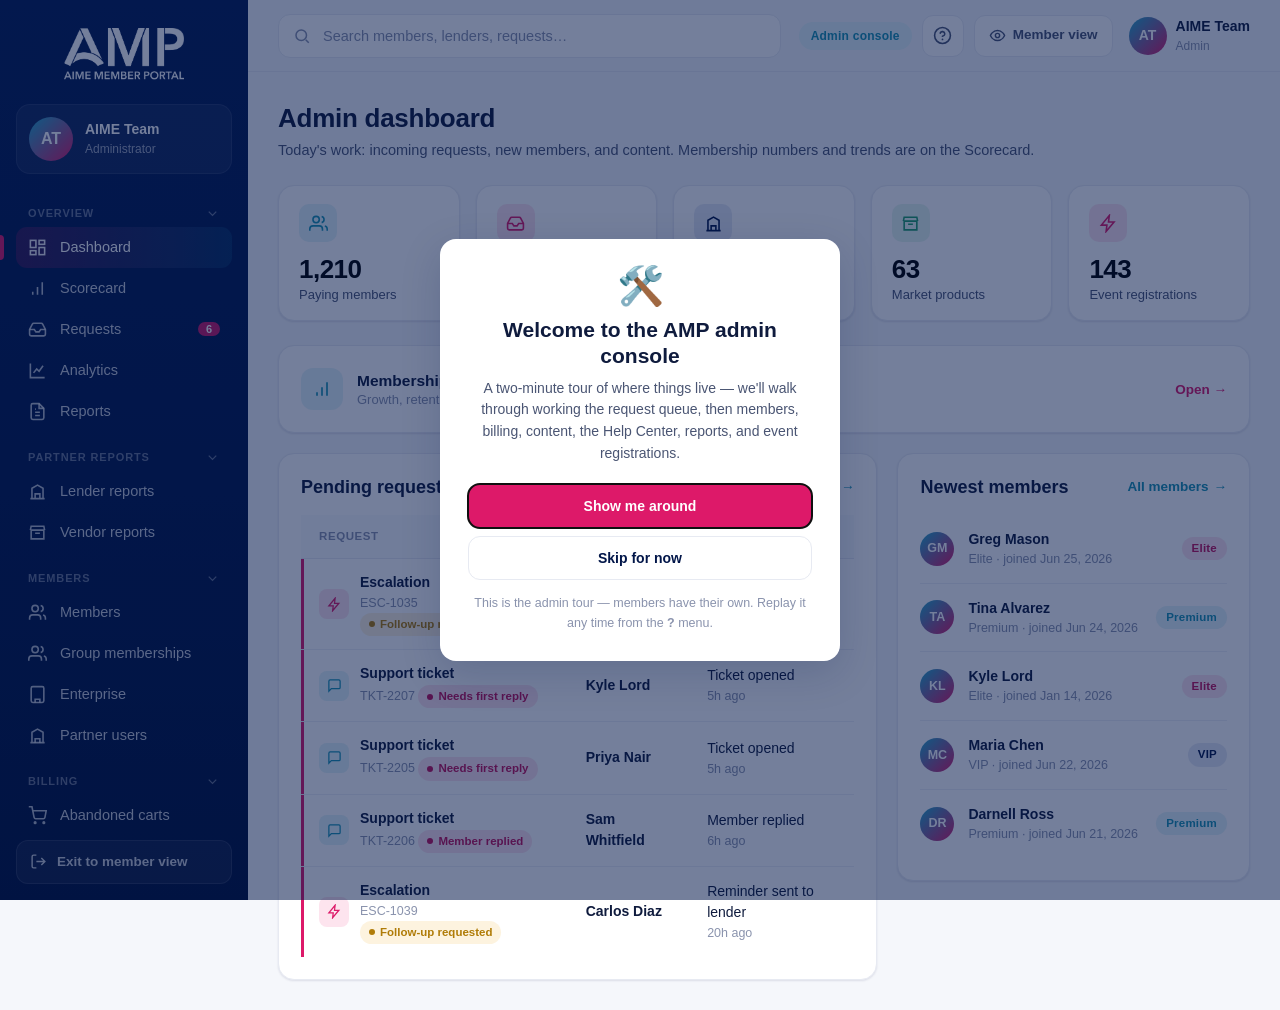
==== admin.html @ 022188d4 "Fill prototype with the live portal's real content from Supabase Lenders, Market products, a slice o" ====
<!DOCTYPE html>
<html lang="en">
<head>
<meta charset="UTF-8">
<meta name="viewport" content="width=device-width, initial-scale=1.0">
<title>AMP Admin — AIME Member Portal</title>
<link rel="stylesheet" href="styles.css">
<link rel="stylesheet" href="admin.css">
<link rel="stylesheet" href="requests.css">
<link rel="stylesheet" href="help.css">
<link rel="stylesheet" href="subscriptions.css">
<link rel="stylesheet" href="event-registration.css">
<link rel="stylesheet" href="content.css">
</head>
<body>
<div class="app">

  <!-- ===================== SIDEBAR ===================== -->
  <aside class="sidebar" id="sidebar">
    <div class="brand">
      <img src="assets/AMP-Logo.png" alt="AMP — AIME Member Portal">
    </div>

    <div class="profile-card">
      <div class="avatar">AT</div>
      <div>
        <div class="pname">AIME Team</div>
        <div class="prole">Administrator</div>
      </div>
    </div>

    <nav class="nav">
      <div class="nav-label">Overview</div>
      <button class="nav-item active" data-nav="dashboard">
        <svg viewBox="0 0 24 24" fill="none" stroke="currentColor" stroke-width="2"><rect x="3" y="3" width="7" height="9"/><rect x="14" y="3" width="7" height="5"/><rect x="14" y="12" width="7" height="9"/><rect x="3" y="16" width="7" height="5"/></svg>
        Dashboard
      </button>
      <button class="nav-item" data-nav="requests">
        <svg viewBox="0 0 24 24" fill="none" stroke="currentColor" stroke-width="2"><path d="M22 12h-6l-2 3h-4l-2-3H2"/><path d="M5.5 5.1L2 12v6a2 2 0 002 2h16a2 2 0 002-2v-6l-3.5-6.9A2 2 0 0016.8 4H7.2a2 2 0 00-1.7 1.1z"/></svg>
        Requests <span class="nav-count" id="nav-req-count">0</span>
      </button>
      <button class="nav-item" data-nav="analytics">
        <svg viewBox="0 0 24 24" fill="none" stroke="currentColor" stroke-width="2"><path d="M3 3v18h18"/><path d="M7 15l4-5 3 3 5-7"/></svg>
        Analytics
      </button>
      <button class="nav-item" data-nav="reports">
        <svg viewBox="0 0 24 24" fill="none" stroke="currentColor" stroke-width="2"><path d="M14 2H6a2 2 0 00-2 2v16a2 2 0 002 2h12a2 2 0 002-2V8z"/><path d="M14 2v6h6M9 13h6M9 17h6M9 9h1"/></svg>
        Reports
      </button>

      <div class="nav-label">Members</div>
      <button class="nav-item" data-nav="members">
        <svg viewBox="0 0 24 24" fill="none" stroke="currentColor" stroke-width="2"><path d="M16 21v-2a4 4 0 00-4-4H6a4 4 0 00-4 4v2M9 11a4 4 0 100-8 4 4 0 000 8zM22 21v-2a4 4 0 00-3-3.9M16 3.1a4 4 0 010 7.8"/></svg>
        Members
      </button>
      <button class="nav-item" data-nav="groups">
        <svg viewBox="0 0 24 24" fill="none" stroke="currentColor" stroke-width="2"><path d="M17 21v-2a4 4 0 00-4-4H5a4 4 0 00-4 4v2"/><circle cx="9" cy="7" r="4"/><path d="M23 21v-2a4 4 0 00-3-3.87M16 3.13a4 4 0 010 7.75"/></svg>
        Group memberships
      </button>
      <button class="nav-item" data-nav="enterprise">
        <svg viewBox="0 0 24 24" fill="none" stroke="currentColor" stroke-width="2"><rect x="4" y="2" width="16" height="20" rx="2"/><path d="M9 22v-4h6v4M8 6h.01M16 6h.01M12 6h.01M8 10h.01M16 10h.01M12 10h.01M8 14h.01M16 14h.01M12 14h.01"/></svg>
        Enterprise
      </button>
      <button class="nav-item" data-nav="partners">
        <svg viewBox="0 0 24 24" fill="none" stroke="currentColor" stroke-width="2"><path d="M3 21h18M5 21V8l7-4 7 4v13"/><path d="M9 21v-5h6v5"/></svg>
        Partner users
      </button>

      <div class="nav-label">Billing</div>
      <button class="nav-item" data-nav="abandoned">
        <svg viewBox="0 0 24 24" fill="none" stroke="currentColor" stroke-width="2"><circle cx="9" cy="21" r="1"/><circle cx="20" cy="21" r="1"/><path d="M1 1h4l2.7 13.4a2 2 0 002 1.6h9.7a2 2 0 002-1.6L23 6H6"/></svg>
        Abandoned carts
      </button>
      <button class="nav-item" data-nav="coupons">
        <svg viewBox="0 0 24 24" fill="none" stroke="currentColor" stroke-width="2"><path d="M3 8a2 2 0 002-2V4h14v2a2 2 0 000 4v2a2 2 0 000 4v2H5v-2a2 2 0 00-2-2V8z"/><path d="M15 9l-6 6"/><circle cx="9" cy="9" r="1.1" fill="currentColor" stroke="none"/><circle cx="15" cy="15" r="1.1" fill="currentColor" stroke="none"/></svg>
        Coupons
      </button>

      <div class="nav-label">Communications</div>
      <button class="nav-item" data-nav="notifications">
        <svg viewBox="0 0 24 24" fill="none" stroke="currentColor" stroke-width="2"><path d="M18 8a6 6 0 00-12 0c0 7-3 9-3 9h18s-3-2-3-9M13.7 21a2 2 0 01-3.4 0"/></svg>
        Notifications
      </button>
      <button class="nav-item" data-nav="emails">
        <svg viewBox="0 0 24 24" fill="none" stroke="currentColor" stroke-width="2"><rect x="2" y="4" width="20" height="16" rx="2"/><path d="M22 6l-10 7L2 6"/></svg>
        Email history
      </button>
      <button class="nav-item" data-nav="referrals">
        <svg viewBox="0 0 24 24" fill="none" stroke="currentColor" stroke-width="2"><path d="M22 2L11 13M22 2l-7 20-4-9-9-4z"/></svg>
        Loan referrals
      </button>

      <div class="nav-label">Content</div>
      <button class="nav-item" data-nav="featured">
        <svg viewBox="0 0 24 24" fill="none" stroke="currentColor" stroke-width="2"><path d="M12 2l3 6.3 6.9 1-5 4.9 1.2 6.8L12 17.8 5.9 21l1.2-6.8-5-4.9 6.9-1z"/></svg>
        Featured
      </button>
      <button class="nav-item" data-nav="lenders">
        <svg viewBox="0 0 24 24" fill="none" stroke="currentColor" stroke-width="2"><path d="M3 21h18M5 21V8l7-4 7 4v13M9 21v-6h6v6"/></svg>
        Lenders
      </button>
      <button class="nav-item" data-nav="market">
        <svg viewBox="0 0 24 24" fill="none" stroke="currentColor" stroke-width="2"><path d="M3 9l1-5h16l1 5M4 9v11h16V9M4 9h16M9 13h6"/></svg>
        Market
      </button>
      <button class="nav-item" data-nav="resources">
        <svg viewBox="0 0 24 24" fill="none" stroke="currentColor" stroke-width="2"><path d="M4 19V5a2 2 0 012-2h12v18H6a2 2 0 01-2-2zM4 19a2 2 0 012-2h12"/></svg>
        The Vault
      </button>
      <button class="nav-item" data-nav="events">
        <svg viewBox="0 0 24 24" fill="none" stroke="currentColor" stroke-width="2"><rect x="3" y="4" width="18" height="18" rx="2"/><path d="M3 9h18M8 2v4M16 2v4"/></svg>
        Events
      </button>
      <button class="nav-item" data-nav="hubs">
        <svg viewBox="0 0 24 24" fill="none" stroke="currentColor" stroke-width="2"><rect x="3" y="3" width="7" height="7" rx="1"/><rect x="14" y="3" width="7" height="7" rx="1"/><rect x="3" y="14" width="7" height="7" rx="1"/><rect x="14" y="14" width="7" height="7" rx="1"/></svg>
        Hubs
      </button>
      <button class="nav-item" data-nav="documents">
        <svg viewBox="0 0 24 24" fill="none" stroke="currentColor" stroke-width="2"><path d="M14 2H6a2 2 0 00-2 2v16a2 2 0 002 2h12a2 2 0 002-2V8z"/><path d="M14 2v6h6M9 13h6M9 17h6"/></svg>
        Documents
      </button>
      <button class="nav-item" data-nav="taxonomy">
        <svg viewBox="0 0 24 24" fill="none" stroke="currentColor" stroke-width="2"><path d="M20.6 13.4l-7.2 7.2a2 2 0 01-2.8 0l-6.2-6.2A2 2 0 014 13V6a2 2 0 012-2h7a2 2 0 011.4.6l6.2 6.2a2 2 0 010 2.6z"/><circle cx="8.5" cy="8.5" r="1.5"/></svg>
        Categories &amp; tags
      </button>
      <button class="nav-item" data-nav="help">
        <svg viewBox="0 0 24 24" fill="none" stroke="currentColor" stroke-width="2"><circle cx="12" cy="12" r="10"/><path d="M9.1 9a3 3 0 015.8 1c0 2-3 3-3 3" stroke-linecap="round"/><circle cx="12" cy="17" r="1.1" fill="currentColor" stroke="none"/></svg>
        Help Center
      </button>

      <div class="nav-label">Access</div>
      <button class="nav-item" data-nav="team">
        <svg viewBox="0 0 24 24" fill="none" stroke="currentColor" stroke-width="2"><circle cx="9" cy="7" r="4"/><path d="M16 21v-2a4 4 0 00-4-4H6a4 4 0 00-4 4v2M16 11l2 2 4-4"/></svg>
        Team access
      </button>
      <button class="nav-item" data-nav="activity">
        <svg viewBox="0 0 24 24" fill="none" stroke="currentColor" stroke-width="2"><circle cx="12" cy="12" r="10"/><path d="M12 6v6l4 2"/></svg>
        Activity log
      </button>

    </nav>

    <div class="sidebar-foot">
      <a class="exit-link" href="index.html">
        <svg viewBox="0 0 24 24" fill="none" stroke="currentColor" stroke-width="2"><path d="M9 21H5a2 2 0 01-2-2V5a2 2 0 012-2h4M16 17l5-5-5-5M21 12H9"/></svg>
        Exit to member view
      </a>
    </div>
  </aside>

  <!-- ===================== MAIN ===================== -->
  <div class="main">
    <header class="topbar">
      <button class="icon-btn menu-btn" title="Menu" data-action="menu">
        <svg viewBox="0 0 24 24" fill="none" stroke="currentColor" stroke-width="2"><path d="M3 6h18M3 12h18M3 18h18"/></svg>
      </button>
      <div class="search">
        <svg viewBox="0 0 24 24" fill="none" stroke="currentColor" stroke-width="2"><circle cx="11" cy="11" r="7"/><path d="M21 21l-4-4"/></svg>
        <input type="text" placeholder="Search members, lenders, requests…">
      </div>
      <div class="topbar-right">
        <span class="badge badge-cyan" style="height:28px;padding:0 12px;font-size:12px">Admin console</span>
        <div class="help-wrap">
          <button class="icon-btn" id="help-btn" title="Help" aria-haspopup="true" aria-expanded="false"><svg viewBox="0 0 24 24" fill="none" stroke="currentColor" stroke-width="2"><circle cx="12" cy="12" r="10"/><path d="M9.1 9a3 3 0 015.8 1c0 2-3 3-3 3" stroke-linecap="round"/><circle cx="12" cy="17" r="1.1" fill="currentColor" stroke="none"/></svg></button>
          <div class="help-menu" id="help-menu" role="menu">
            <button role="menuitem" data-admin-tour-start><strong>Take the admin walkthrough</strong><span>A two-minute tour of the console</span></button>
            <button role="menuitem" data-nav="help"><strong>Manage Help Center articles</strong><span>The guides members see</span></button>
            <a role="menuitem" href="index.html#tour" target="_blank" rel="noopener"><strong>Preview the member walkthrough</strong><span>Opens the member portal in a new tab</span></a>
          </div>
        </div>
        <a class="btn-ghost-line" href="index.html" title="View member portal">
          <svg viewBox="0 0 24 24" fill="none" stroke="currentColor" stroke-width="2" style="width:17px;height:17px"><path d="M2 12s3-7 10-7 10 7 10 7-3 7-10 7-10-7-10-7z"/><circle cx="12" cy="12" r="3"/></svg>
          Member view
        </a>
        <div class="topbar-user">
          <div class="avatar">AT</div>
          <div><div class="u-name">AIME Team</div><div class="u-sub">Admin</div></div>
        </div>
      </div>
    </header>

    <main class="content" id="content">

      <!-- ============ DASHBOARD ============ -->
      <section class="view active" id="view-dashboard">
        <div class="page-head"><h1>Admin dashboard</h1><p>Today's work: incoming requests, new members, and content. Membership numbers and trends are on the Scorecard.</p></div>

        <div class="stat-row admin5">
          <button class="stat" data-nav="scorecard">
            <div class="s-ico i-cyan"><svg viewBox="0 0 24 24" fill="none" stroke="currentColor" stroke-width="2"><path d="M17 21v-2a4 4 0 00-4-4H5a4 4 0 00-4 4v2M9 11a4 4 0 100-8 4 4 0 000 8zM23 21v-2a4 4 0 00-3-3.87M16 3.13a4 4 0 010 7.75"/></svg></div>
            <div class="s-val">1,210</div><div class="s-lbl">Paying members</div>
          </button>
          <button class="stat" data-nav="requests">
            <div class="s-ico i-pink"><svg viewBox="0 0 24 24" fill="none" stroke="currentColor" stroke-width="2"><path d="M22 12h-6l-2 3h-4l-2-3H2"/><path d="M5.5 5.1L2 12v6a2 2 0 002 2h16a2 2 0 002-2v-6l-3.5-6.9A2 2 0 0016.8 4H7.2a2 2 0 00-1.7 1.1z"/></svg></div>
            <div class="s-val" id="dash-pending">0</div><div class="s-lbl">Pending requests</div>
          </button>
          <button class="stat" data-nav="lenders">
            <div class="s-ico i-navy"><svg viewBox="0 0 24 24" fill="none" stroke="currentColor" stroke-width="2"><path d="M3 21h18M5 21V8l7-4 7 4v13M9 21v-6h6v6"/></svg></div>
            <div class="s-val" id="dash-lenders">0</div><div class="s-lbl">Lender partners</div>
          </button>
          <button class="stat" data-nav="market">
            <div class="s-ico i-green"><svg viewBox="0 0 24 24" fill="none" stroke="currentColor" stroke-width="2"><path d="M3 9l1-5h16l1 5M4 9v11h16V9M4 9h16M9 13h6"/></svg></div>
            <div class="s-val" id="dash-vendors">0</div><div class="s-lbl">Market products</div>
          </button>
          <button class="stat" data-nav="registrations">
            <div class="s-ico i-pink"><svg viewBox="0 0 24 24" fill="none" stroke="currentColor" stroke-width="2"><path d="M13 2L3 14h7l-1 8 10-12h-7l1-8z"/></svg></div>
            <div class="s-val" id="dash-eventregs">0</div><div class="s-lbl">Event registrations</div>
          </button>
        </div>

        <button class="card card-pad dash-sc-link" data-nav="scorecard">
          <span class="dash-sc-ico"><svg viewBox="0 0 24 24" fill="none" stroke="currentColor" stroke-width="2"><path d="M12 20V10M18 20V4M6 20v-4"/></svg></span>
          <span class="dash-sc-main"><span class="dash-sc-t">Membership scorecard</span><span class="dash-sc-s">Growth, retention, dues, tiers, renewals, FUSE.</span></span>
          <span class="dash-sc-go">Open <span>→</span></span>
        </button>

        <div class="grid" style="grid-template-columns:1.7fr 1fr;align-items:start">
          <div class="card card-pad">
            <div class="section-title"><h2>Pending requests</h2><a href="#" data-nav="requests">View all <span>→</span></a></div>
            <div class="table-scroll"><table class="adm" id="dash-requests"></table></div>
          </div>
          <div>
            <div class="card card-pad">
              <div class="section-title"><h2>Newest members</h2><a href="#" data-nav="members">All members <span>→</span></a></div>
              <div id="dash-members"></div>
            </div>
          </div>
        </div>
      </section>

      <!-- ============ MEMBERS ============ -->
      <section class="view" id="view-members">
        <div class="adm-section-head">
          <div class="page-head" style="margin:0"><h1>Members</h1><p>Member accounts and their billing — plan, status, and next payment, synced with Stripe.</p></div>
          <div style="display:flex;gap:10px;flex-wrap:wrap">
            <button class="btn btn-outline" data-toast="Synced latest subscription data from Stripe.">Sync with Stripe</button>
            <button class="btn btn-primary" data-edit="member:new">+ Add member</button>
          </div>
        </div>
        <div class="stat-row admin4" style="margin-bottom:20px">
          <div class="stat"><div class="s-ico i-green"><svg viewBox="0 0 24 24" fill="none" stroke="currentColor" stroke-width="2"><path d="M12 1v22M17 5H9.5a3.5 3.5 0 000 7h5a3.5 3.5 0 010 7H6"/></svg></div><div class="s-val">$43.8K</div><div class="s-lbl">Monthly recurring revenue</div></div>
          <div class="stat"><div class="s-ico i-cyan"><svg viewBox="0 0 24 24" fill="none" stroke="currentColor" stroke-width="2"><rect x="2" y="5" width="20" height="14" rx="2"/><path d="M2 10h20"/></svg></div><div class="s-val" id="mem-active">0</div><div class="s-lbl">Active</div></div>
          <div class="stat"><div class="s-ico i-pink"><svg viewBox="0 0 24 24" fill="none" stroke="currentColor" stroke-width="2"><path d="M12 9v4M10.3 3.9l-8 14A2 2 0 004 21h16a2 2 0 001.7-3l-8-14a2 2 0 00-3.4 0z"/><circle cx="12" cy="17" r="1.1" fill="currentColor" stroke="none"/></svg></div><div class="s-val" id="mem-pastdue">0</div><div class="s-lbl">Past due</div></div>
          <div class="stat"><div class="s-ico i-navy"><svg viewBox="0 0 24 24" fill="none" stroke="currentColor" stroke-width="2"><circle cx="12" cy="12" r="10"/><path d="M12 6v6l4 2"/></svg></div><div class="s-val" id="mem-trialing">0</div><div class="s-lbl">Trialing</div></div>
        </div>
        <div class="toolbar">
          <div class="search"><svg viewBox="0 0 24 24" fill="none" stroke="currentColor" stroke-width="2"><circle cx="11" cy="11" r="7"/><path d="M21 21l-4-4"/></svg><input type="text" id="member-search" placeholder="Search by name, email, or NMLS #…"></div>
          <select class="select filter-select" id="member-role"><option value="all">All roles</option></select>
          <select class="select filter-select" id="member-plan"><option value="all">All tiers</option><option>Premium</option><option>Elite</option><option>VIP</option></select>
          <select class="select filter-select" id="member-billing"><option value="all">Annual &amp; monthly</option><option>Annual</option><option>Monthly</option></select>
          <select class="select filter-select" id="member-state"><option value="all">All mailing states</option></select>
          <select class="select filter-select" id="member-licensed"><option value="all">All licensed states</option></select>
          <select class="select filter-select" id="member-status"><option value="all">All statuses</option><option>Active</option><option>Past due</option><option>Trialing</option><option>Canceled</option></select>
          <select class="select filter-select" id="member-mship"><option value="all">All memberships</option><option>Individual</option><option>Group</option><option>Enterprise</option></select>
          <span class="spacer"></span>
          <span class="count-note" id="member-count">—</span>
          <button class="btn btn-outline" data-toast="Exported members to CSV.">Export CSV</button>
        </div>
        <div class="table-wrap"><div class="table-scroll"><table class="adm">
          <thead><tr><th>Member</th><th>Plan</th><th>NMLS #</th><th>Licensed states</th><th>Billing</th><th>Joined</th><th class="t-right">Actions</th></tr></thead>
          <tbody id="members-tbody"></tbody>
        </table></div></div>
      </section>

      <!-- ============ LENDERS ============ -->
      <section class="view" id="view-lenders">
        <div class="adm-section-head">
          <div class="page-head" style="margin:0"><h1>Lenders</h1><p>Manage wholesale lender partners shown to members.</p></div>
          <button class="btn btn-primary" data-edit="lender:new">+ Add lender</button>
        </div>
        <div class="toolbar"><span class="count-note" id="lender-count">—</span></div>
        <div class="table-wrap"><div class="table-scroll"><table class="adm">
          <thead><tr><th>Lender</th><th>Tier</th><th>Products</th><th>Who can see</th><th>Status</th><th class="t-right">Actions</th></tr></thead>
          <tbody id="lenders-tbody"></tbody>
        </table></div></div>
      </section>

      <!-- ============ MARKET ============ -->
      <section class="view" id="view-market">
        <div class="adm-section-head">
          <div class="page-head" style="margin:0"><h1>Market</h1><p>Products in the Market and their member deals. A company can have more than one product.</p></div>
          <button class="btn btn-primary" data-edit="vendor:new">+ Add product</button>
        </div>
        <div class="toolbar"><span class="count-note" id="vendor-count">—</span></div>
        <div class="table-wrap"><div class="table-scroll"><table class="adm">
          <thead><tr><th>Product</th><th>Company</th><th>Category</th><th>Member offer</th><th>Who can see</th><th>Status</th><th class="t-right">Actions</th></tr></thead>
          <tbody id="vendors-tbody"></tbody>
        </table></div></div>
      </section>

      <!-- ============ RESOURCES ============ -->
      <section class="view" id="view-resources">
        <div class="adm-section-head">
          <div class="page-head" style="margin:0"><h1>The Vault</h1><p>Manage the webinars, podcasts, trainings, and recordings members see in The Vault — and each one's goal, topic, and show.</p></div>
          <button class="btn btn-primary" data-edit="resource:new">+ Add resource</button>
        </div>
        <div class="toolbar"><span class="count-note" id="resource-count">—</span></div>
        <div class="table-wrap"><div class="table-scroll"><table class="adm">
          <thead><tr><th>Title</th><th>Type</th><th>Hub</th><th>Who can see</th><th>Duration</th><th>Published</th><th>Status</th><th class="t-right">Actions</th></tr></thead>
          <tbody id="resources-tbody"></tbody>
        </table></div></div>
      </section>

      <!-- ============ EVENTS ============ -->
      <section class="view" id="view-events">
        <div class="filters an-tabs" role="tablist"><button class="chip active" data-nav="events" role="tab">Events</button><button class="chip" data-nav="registrations" role="tab">Registrations</button></div>
        <div class="adm-section-head">
          <div class="page-head" style="margin:0"><h1>Events</h1><p>Manage local, regional, and national events. Turn on registration per event with <strong>Registration</strong>; see who signed up on the Registrations tab.</p></div>
          <button class="btn btn-primary" data-edit="event:new">+ Add event</button>
        </div>
        <div class="toolbar"><span class="count-note" id="event-count">—</span></div>
        <div class="table-wrap"><div class="table-scroll"><table class="adm">
          <thead><tr><th>Event</th><th>Date</th><th>Type</th><th>Hub</th><th>Who can see</th><th>Registration</th><th>Registrations</th><th>Status</th><th class="t-right">Actions</th></tr></thead>
          <tbody id="events-tbody"></tbody>
        </table></div></div>
      </section>

      <!-- ============ HUBS ============ -->
      <section class="view" id="view-hubs">
        <div class="adm-section-head">
          <div class="page-head" style="margin:0"><h1>Hubs</h1><p>Content hubs shown in the member sidebar (Ascent, VIP, WMN). Brokers Edge, Mortgage Mornings, and Accelerate Live no longer have hubs — their content lives in The Vault.</p></div>
          <button class="btn btn-primary" data-edit="hub:new">+ Add hub</button>
        </div>
        <div class="card card-pad" style="margin-bottom:18px">
          <h3 style="font-size:15px;margin-bottom:4px">External links</h3>
          <p style="color:var(--muted);font-size:13px;margin:0 0 12px">The AIME Exchange store opens in a new tab from the member sidebar. Set its URL here.</p>
          <div style="display:flex;gap:10px;flex-wrap:wrap;align-items:flex-end">
            <div class="field" style="flex:1;min-width:280px;margin:0"><label>AIME Exchange URL</label><input class="input" id="exchange-url" placeholder="https://…"></div>
            <button class="btn btn-outline" id="exchange-save">Save link</button>
          </div>
        </div>
        <div class="toolbar"><span class="count-note" id="hub-count">—</span></div>
        <div class="table-wrap"><div class="table-scroll"><table class="adm">
          <thead><tr><th>Hub</th><th>Layout</th><th>Who can see</th><th>Content</th><th>Documents</th><th>Status</th><th class="t-right">Actions</th></tr></thead>
          <tbody id="hubs-tbody"></tbody>
        </table></div></div>
        <p class="hint" style="margin-top:12px">Add content to a hub from <a href="#" data-nav="resources">Resources</a>, <a href="#" data-nav="events">Events</a>, and <a href="#" data-nav="documents">Documents</a> — set each item’s hub/collection to the one you want.</p>
      </section>

      <!-- ============ DOCUMENTS ============ -->
      <section class="view" id="view-documents">
        <div class="adm-section-head">
          <div class="page-head" style="margin:0"><h1>Documents</h1><p>Every downloadable document. “General” docs appear on the member Documents page; hub docs also appear in that hub. VIP-only docs are hidden from non-VIP members.</p></div>
          <button class="btn btn-primary" data-edit="document:new">+ Add document</button>
        </div>
        <div class="filters" id="document-filters" style="margin-bottom:14px">
          <button class="chip active" data-filter="all">All sources</button>
          <button class="chip" data-filter="General">General</button>
          <button class="chip" data-filter="WMN">WMN</button>
          <button class="chip" data-filter="Ascent">Ascent</button>
          <button class="chip" data-filter="VIP">VIP</button>
        </div>
        <div class="toolbar"><span class="count-note" id="document-count">—</span></div>
        <div class="table-wrap"><div class="table-scroll"><table class="adm">
          <thead><tr><th>Document</th><th>Source</th><th>Who can see</th><th>Added</th><th>Status</th><th class="t-right">Actions</th></tr></thead>
          <tbody id="documents-tbody"></tbody>
        </table></div></div>
      </section>

      <!-- ============ REQUESTS (rendered by admin-requests.js) ============ -->
      <section class="view" id="view-requests">
        <div class="page-head"><h1>Requests &amp; submissions</h1><p>Track every member escalation, connection, AE change, and support ticket. Bug reports arrive as support tickets.</p></div>
        <div class="stat-row admin4" id="arq-stats"></div>
        <div class="filters" id="request-filters">
          <button class="chip active" data-filter="all">All</button>
          <button class="chip" data-filter="escalation">Escalations</button>
          <button class="chip" data-filter="support">Support &amp; bugs</button>
          <button class="chip" data-filter="connection">Connections</button>
          <button class="chip" data-filter="changeae">Change AE</button>
        </div>
        <div class="toolbar">
          <div class="search"><svg viewBox="0 0 24 24" fill="none" stroke="currentColor" stroke-width="2"><circle cx="11" cy="11" r="7"/><path d="M21 21l-4-4"/></svg><input type="text" id="arq-search" placeholder="Search by member, lender, ref, or subject…"></div>
          <select class="select filter-select" id="arq-status">
            <option value="open">Open (not resolved)</option><option value="all">All statuses</option>
            <option>Received</option><option>In progress</option><option>Responded</option><option>Resolved</option><option>Delivered</option>
          </select>
          <span class="spacer"></span>
          <span class="count-note" id="request-count">—</span>
        </div>
        <div class="table-wrap"><div class="table-scroll"><table class="adm">
          <thead><tr><th>Ref</th><th>Request</th><th>Member</th><th>Last activity</th><th>Status</th><th class="t-right">Actions</th></tr></thead>
          <tbody id="requests-tbody"></tbody>
        </table></div></div>
        <div style="margin-top:14px;text-align:right"><button class="rq-reset" id="arq-reset" title="Prototype only — restores the sample requests">Reset demo request data</button></div>
      </section>
      <section class="view" id="view-request-detail"><div id="arq-detail-body"></div></section>

      <!-- ============ HELP CENTER (rendered by admin-help.js) ============ -->
      <section class="view" id="view-help">
        <div class="adm-section-head">
          <div class="page-head" style="margin:0"><h1>Help Center</h1><p>Guides members see in the Help Center, what they search for and don't find, and how the first-time walkthrough is doing.</p></div>
          <button class="btn btn-primary" data-kb-new="">+ New article</button>
        </div>
        <div class="stat-row admin4" id="kb-stats"></div>
        <div class="toolbar">
          <div class="search"><svg viewBox="0 0 24 24" fill="none" stroke="currentColor" stroke-width="2"><circle cx="11" cy="11" r="7"/><path d="M21 21l-4-4"/></svg><input type="text" id="kb-admin-q" placeholder="Search articles…"></div>
          <select class="select filter-select" id="kb-admin-cat"></select>
          <select class="select filter-select" id="kb-admin-status"><option value="all">All statuses</option><option>Published</option><option>Draft</option></select>
          <span class="spacer"></span>
          <span class="count-note" id="kb-count">—</span>
        </div>
        <div class="table-wrap"><div class="table-scroll"><table class="adm">
          <thead><tr><th>Article</th><th>Topic</th><th>Status</th><th>Views</th><th>Helpful</th><th>Updated</th><th class="t-right">Actions</th></tr></thead>
          <tbody id="kb-tbody"></tbody>
        </table></div></div>
        <div class="grid" style="grid-template-columns:1fr 1fr;align-items:start;margin-top:24px">
          <div class="card card-pad">
            <h3 style="font-size:16px;margin-bottom:4px">Searches with no results</h3>
            <p class="t-sub" style="margin:0 0 10px">What members looked for and didn't find — candidates for new guides.</p>
            <div id="kb-misses"></div>
          </div>
          <div class="card card-pad">
            <h3 style="font-size:16px;margin-bottom:4px">First-time walkthrough</h3>
            <p class="t-sub" style="margin:0 0 16px">New members in the last 30 days (sample data). Members can replay it from the ? menu, the Help Center, or Settings.</p>
            <div class="kb-funnel">
              <div class="fr"><span>Shown</span><span class="bar"><i style="width:100%"></i></span><b>412</b></div>
              <div class="fr"><span>Started tour</span><span class="bar"><i style="width:77%"></i></span><b>318</b></div>
              <div class="fr"><span>Finished</span><span class="bar"><i style="width:49%;background:var(--green)"></i></span><b>201</b></div>
              <div class="fr"><span>Skipped</span><span class="bar"><i style="width:28%;background:var(--pink)"></i></span><b>117</b></div>
              <div class="fr"><span>Replayed later</span><span class="bar"><i style="width:9%;background:var(--navy)"></i></span><b>38</b></div>
            </div>
            <p class="t-sub" style="margin:14px 0 0">Most common skip point: <strong>step 4 · Your escalations</strong>.</p>
          </div>
        </div>
      </section>

      <!-- ============ ANALYTICS ============ -->
      

      <!-- ============ REPORTS ============ -->
      <section class="view" id="view-reports">
        <div class="adm-section-head">
          <div class="page-head" style="margin:0"><h1>Reports</h1><p>Escalation, connection, and Change AE reports to share with a lender or vendor, plus subscription upgrades, downgrades, and cancellations. Defaults to all time — narrow to a date range if you need a specific window.</p></div>
          <div class="date-range" id="reports-range">
            <select class="select filter-select daterange-preset">
              <option value="all" selected>All time</option>
              <option value="7d">Last 7 days</option>
              <option value="30d">Last 30 days</option>
              <option value="90d">Last 90 days</option>
              <option value="ytd">Year to date</option>
              <option value="custom">Custom range…</option>
            </select>
            <div class="daterange-custom" hidden>
              <input type="date" class="input daterange-from">
              <span class="dr-sep">to</span>
              <input type="date" class="input daterange-to">
              <button class="btn btn-outline btn-sm daterange-apply">Apply</button>
            </div>
          </div>
        </div>
        <div class="filters" id="report-tabs">
          <button class="chip active" data-rtype="escalations">Loan escalations</button>
          <button class="chip" data-rtype="connections">Connections</button>
          <button class="chip" data-rtype="changeae">Change AE</button>
          <button class="chip" data-rtype="subscriptions">Subscriptions</button>
        </div>
        <!-- Subscriptions tab only -->
        <div id="sub-report" hidden>
          <div class="sub-tiles" id="sub-tiles"></div>
          <div class="card card-pad" id="sub-reasons-card" style="margin-bottom:22px">
            <div class="section-title" style="margin-bottom:12px"><h2 style="font-size:16px">Why members cancelled</h2><span class="count-note" id="sub-reasons-note"></span></div>
            <div id="sub-reasons"></div>
          </div>
          <div class="section-title" style="margin-bottom:12px"><h2 style="font-size:16px">Recent conversions</h2></div>
        </div>
        <div class="toolbar">
          <select class="select filter-select" id="report-partner" style="min-width:220px"></select>
          <select class="select filter-select sub-only" id="sub-type" hidden>
            <option value="all">All types</option><option value="upgrade">Upgrades</option><option value="downgrade">Downgrades</option><option value="cancellation">Cancellations</option>
          </select>
          <select class="select filter-select sub-only" id="sub-reason" hidden style="min-width:220px"></select>
          <span class="spacer"></span>
          <span class="count-note" id="report-count">—</span>
          <label class="sub-only sub-show" hidden>Show
            <select class="select filter-select" id="sub-show" style="min-width:0"><option>10</option><option selected>25</option><option>50</option><option>100</option></select>
          </label>
          <button class="btn btn-primary" id="report-export"><svg viewBox="0 0 24 24" fill="none" stroke="currentColor" stroke-width="2" style="width:16px;height:16px"><path d="M21 15v4a2 2 0 01-2 2H5a2 2 0 01-2-2v-4M7 10l5 5 5-5M12 15V3"/></svg> Export CSV</button>
        </div>
        <div class="table-wrap"><div class="table-scroll"><table class="adm" id="report-table"></table></div></div>
      </section>

      <!-- ============ ABANDONED CARTS ============ -->
      <section class="view" id="view-abandoned">
        <div class="page-head"><h1>Abandoned carts</h1><p>Leads who started signup but didn't finish paying. Contact details are captured before checkout, so these are recoverable.</p></div>
        <div class="toolbar">
          <select class="select filter-select" id="cart-step"><option value="all">All steps</option><option>Contact captured</option><option>Checkout started</option><option>Payment failed</option></select>
          <span class="spacer"></span>
          <span class="count-note" id="cart-count">—</span>
          <button class="btn btn-outline" data-toast="Exported abandoned carts to CSV.">Export CSV</button>
        </div>
        <div class="table-wrap"><div class="table-scroll"><table class="adm">
          <thead><tr><th>Lead</th><th>Plan attempted</th><th>Amount</th><th>Last step</th><th>Captured</th><th class="t-right">Actions</th></tr></thead>
          <tbody id="cart-tbody"></tbody>
        </table></div></div>
      </section>

      <!-- ============ COUPONS ============ -->
      <section class="view" id="view-coupons">
        <div class="adm-section-head">
          <div class="page-head" style="margin:0"><h1>Coupons</h1><p>Discount codes for signup and upgrades.</p></div>
          <div style="display:flex;gap:10px;flex-wrap:wrap">
            <button class="btn btn-outline" data-toast="Synced coupons from Stripe.">Sync from Stripe</button>
            <button class="btn btn-primary" data-edit="coupon:new">+ Add coupon</button>
          </div>
        </div>
        <div class="callout" style="max-width:820px"><svg viewBox="0 0 24 24" fill="none" stroke="currentColor" stroke-width="2"><circle cx="12" cy="12" r="10"/><path d="M12 16v-4"/><circle cx="12" cy="8" r="1.1" fill="currentColor" stroke="none"/></svg><p>Coupons are created in <strong>Stripe</strong> and applied at checkout. Adding, editing, or deleting a code here keeps Stripe in sync; redemption counts flow back automatically.</p></div>
        <div class="stat-row admin4" style="margin-bottom:20px">
          <div class="stat"><div class="s-ico i-pink"><svg viewBox="0 0 24 24" fill="none" stroke="currentColor" stroke-width="2"><path d="M3 8a2 2 0 002-2V4h14v2a2 2 0 000 4v2a2 2 0 000 4v2H5v-2a2 2 0 00-2-2V8z"/><path d="M15 9l-6 6"/><circle cx="9" cy="9" r="1.1" fill="currentColor" stroke="none"/><circle cx="15" cy="15" r="1.1" fill="currentColor" stroke="none"/></svg></div><div class="s-val" id="coupon-active">0</div><div class="s-lbl">Active coupons</div></div>
          <div class="stat"><div class="s-ico i-cyan"><svg viewBox="0 0 24 24" fill="none" stroke="currentColor" stroke-width="2"><path d="M20 6L9 17l-5-5"/></svg></div><div class="s-val" id="coupon-redemptions">0</div><div class="s-lbl">Total redemptions</div></div>
        </div>
        <div class="toolbar"><span class="count-note" id="coupon-count">—</span></div>
        <div class="table-wrap"><div class="table-scroll"><table class="adm">
          <thead><tr><th>Code</th><th>Description</th><th>Discount</th><th>Redemptions</th><th>Valid</th><th>Status</th><th class="t-right">Actions</th></tr></thead>
          <tbody id="coupons-tbody"></tbody>
        </table></div></div>
      </section>

      <!-- ============ NOTIFICATIONS COMPOSER ============ -->
      <section class="view" id="view-notifications">
        <div class="page-head"><h1>Notifications</h1><p>Compose and broadcast an in-portal notification. Members see it in their notification bell.</p></div>
        <div class="composer-grid">
          <div class="card card-pad">
            <h2 style="font-size:16px;margin-bottom:16px">New notification</h2>
            <div class="field"><label>Title</label><input class="input" id="notif-title" placeholder="e.g. New Gold partner just joined"></div>
            <div class="field"><label>Message</label><textarea class="input" id="notif-message" placeholder="What do you want members to know?"></textarea></div>
            <div class="field-row">
              <div class="field"><label>Type</label><select class="select" id="notif-type"><option>Announcement</option><option>Info</option><option>Success</option><option>Warning</option><option>Promotion</option><option>Update</option></select></div>
              <div class="field"><label>Link (optional)</label><input class="input" id="notif-link" placeholder="e.g. /lenders/newrez"></div>
            </div>
            <div class="form-section-label">Audience</div>
            <div class="field-row">
              <div class="field"><label>Membership tier</label><select class="select" id="notif-tier"><option>All tiers</option><option>Premium</option><option>Elite</option><option>VIP</option></select></div>
              <div class="field"><label>Role</label><select class="select" id="notif-role"><option>All roles</option><option>Broker Owner</option><option>Loan Officer</option><option>Loan Officer Assistant</option><option>Processor</option></select></div>
            </div>
            <div class="field"><label>Delivery</label><select class="select" id="notif-schedule"><option>Send now</option><option>Schedule for later</option></select></div>
            <div class="audience-row">Audience estimate: <span class="audience-pill" id="aud-est">~1,210 members</span></div>
            <div style="display:flex;gap:10px;margin-top:18px;flex-wrap:wrap">
              <button class="btn btn-primary" id="send-notif" data-toast="Notification sent.">Send notification</button>
              <button class="btn btn-outline" data-toast="Saved as draft.">Save draft</button>
            </div>
          </div>
          <div class="card card-pad">
            <div class="section-title"><h2>Recently sent</h2></div>
            <div id="sent-list"></div>
          </div>
        </div>
      </section>

      <!-- ============ ENGAGEMENT ============ -->
      <section class="view" id="view-engagement">
        <div class="filters an-tabs" role="tablist"><button class="chip active" data-nav="engagement" role="tab">Engagement</button><button class="chip" data-nav="journeys" role="tab">Member journeys</button><button class="chip" data-nav="vendorclicks" role="tab">Vendor page views</button></div>
        <div class="adm-section-head">
          <div class="page-head" style="margin:0"><h1>Analytics</h1><p>Engagement — what members are engaging with across the portal — <span id="eng-range-note">last 30 days</span>.</p></div>
          <div class="date-range" id="engagement-range">
            <select class="select filter-select daterange-preset">
              <option value="7d">Last 7 days</option>
              <option value="30d" selected>Last 30 days</option>
              <option value="90d">Last 90 days</option>
              <option value="ytd">Year to date</option>
              <option value="all">All time</option>
              <option value="custom">Custom range…</option>
            </select>
            <div class="daterange-custom" hidden>
              <input type="date" class="input daterange-from">
              <span class="dr-sep">to</span>
              <input type="date" class="input daterange-to">
              <button class="btn btn-outline btn-sm daterange-apply">Apply</button>
            </div>
          </div>
        </div>
        <div class="stat-row">
          <div class="stat"><div class="s-ico i-pink"><svg viewBox="0 0 24 24" fill="none" stroke="currentColor" stroke-width="2"><path d="M5 3l14 9-14 9V3z"/></svg></div><div class="s-val" id="eng-s-plays">9,418</div><div class="s-lbl">Resource plays</div></div>
          <div class="stat"><div class="s-ico i-cyan"><svg viewBox="0 0 24 24" fill="none" stroke="currentColor" stroke-width="2"><path d="M10 13a5 5 0 007 0l3-3a5 5 0 00-7-7l-1 1M14 11a5 5 0 00-7 0l-3 3a5 5 0 007 7l1-1"/></svg></div><div class="s-val" id="eng-s-connections">1,832</div><div class="s-lbl">Market connections</div></div>
          <div class="stat"><div class="s-ico i-navy"><svg viewBox="0 0 24 24" fill="none" stroke="currentColor" stroke-width="2"><path d="M3 21h18M5 21V8l7-4 7 4v13M9 21v-6h6v6"/></svg></div><div class="s-val" id="eng-s-lenders">3,047</div><div class="s-lbl">Lender views</div></div>
          <div class="stat"><div class="s-ico i-green"><svg viewBox="0 0 24 24" fill="none" stroke="currentColor" stroke-width="2"><path d="M13 2L3 14h7l-1 8 10-12h-7l1-8z"/></svg></div><div class="s-val" id="eng-s-escalations">426</div><div class="s-lbl">Escalations submitted</div></div>
        </div>
        <div class="grid" style="grid-template-columns:1fr 1fr;align-items:start;gap:20px">
          <div class="card card-pad"><div class="section-title"><h2>Top resources</h2></div><div id="eng-resources"></div></div>
          <div class="card card-pad"><div class="section-title"><h2>Top lenders</h2></div><div id="eng-lenders"></div></div>
          <div class="card card-pad"><div class="section-title"><h2>Top Market products</h2></div><div id="eng-vendors"></div></div>
          <div class="card card-pad"><div class="section-title"><h2>Escalations by lender</h2></div><div id="eng-escalations"></div></div>
        </div>
      </section>

      <!-- ============ MEMBER JOURNEYS (Mixpanel) ============ -->
      <section class="view" id="view-journeys">
        <div class="filters an-tabs" role="tablist"><button class="chip" data-nav="engagement" role="tab">Engagement</button><button class="chip active" data-nav="journeys" role="tab">Member journeys</button><button class="chip" data-nav="vendorclicks" role="tab">Vendor page views</button></div>
        <div class="adm-section-head">
          <div class="page-head" style="margin:0"><h1>Analytics</h1><p>Member journeys — how members move from signup to active — funnels, retention, and feature adoption for <span id="jr-range-note">the last 30 days</span>.</p></div>
          <div class="date-range" id="journeys-range">
            <select class="select filter-select daterange-preset">
              <option value="7d">Last 7 days</option>
              <option value="30d" selected>Last 30 days</option>
              <option value="90d">Last 90 days</option>
              <option value="ytd">Year to date</option>
              <option value="all">All time</option>
              <option value="custom">Custom range…</option>
            </select>
            <div class="daterange-custom" hidden>
              <input type="date" class="input daterange-from">
              <span class="dr-sep">to</span>
              <input type="date" class="input daterange-to">
              <button class="btn btn-outline btn-sm daterange-apply">Apply</button>
            </div>
          </div>
        </div>
        <div class="mixpanel-banner">
          <span class="mp-dot"></span>
          <span>Synced once daily from <strong>Mixpanel</strong> · project <strong>AMP Production</strong> · last sync <span id="jr-synced">today, 8:00 AM</span></span>
          <button class="btn btn-outline btn-sm" data-toast="Re-syncing from Mixpanel…" style="margin-left:auto">Sync now</button>
        </div>
        <div class="stat-row admin4" style="margin:18px 0 20px" id="jr-kpis"></div>

        <div class="card card-pad" style="margin-bottom:20px">
          <div class="section-title"><h2>Signup → subscription flow</h2><span class="t-sub" style="display:inline">where members continue &amp; drop off</span></div>
          <div id="jr-flow"></div>
          <p class="flow-caption">Read left to right — each box is a step toward becoming a paying member. The <strong style="color:var(--green)">green</strong> bar shows how many <strong>continued</strong> to the next step; <strong style="color:var(--red)">red</strong> shows how many <strong>dropped off</strong> there.</p>
        </div>

        <div class="card card-pad" style="margin-bottom:20px">
          <div class="section-title"><h2>Active members &amp; stickiness</h2><span class="t-sub" style="display:inline">how often members come back</span></div>
          <div class="health-row" id="jr-health"></div>
          <p class="flow-caption">“Active” means a member opened the portal in that window. <strong>Stickiness</strong> = daily ÷ monthly active — a higher % means members return more often, not just once a month.</p>
        </div>

        <div class="grid" style="grid-template-columns:1fr 1fr;align-items:start;gap:20px;margin-bottom:20px">
          <div class="card card-pad">
            <div class="section-title"><h2>Where members go first</h2><span class="t-sub" style="display:inline">after signing in</span></div>
            <div id="jr-paths"></div>
          </div>
          <div class="card card-pad">
            <div class="section-title"><h2>Top searches</h2><span class="t-sub" style="display:inline">what members look for</span></div>
            <div id="jr-searches"></div>
            <p class="flow-caption">Searches tagged <strong style="color:#b07c08">no results</strong> are things members wanted but couldn’t find — good candidates for new content or partners.</p>
          </div>
        </div>

        <div class="card card-pad" style="margin-bottom:20px">
          <div class="section-title"><h2>How tiers compare</h2><span class="t-sub" style="display:inline">Premium · Elite · VIP</span></div>
          <div class="cohort-scroll"><table class="adm">
            <thead><tr><th>Tier</th><th>Members</th><th>Activation</th><th>Wk-4 retention</th><th>Stickiness</th><th>Sessions / mo</th></tr></thead>
            <tbody id="jr-tiers-tbody"></tbody>
          </table></div>
          <p class="flow-caption">Higher tiers tend to activate faster and stay more engaged — handy for spotting which tier needs more onboarding help, and for showing the value of upgrading.</p>
        </div>

        <div class="card card-pad" style="margin-bottom:20px">
          <div class="section-title"><h2>When members are active</h2><span class="t-sub" style="display:inline">day of week × time of day</span></div>
          <div class="cohort-scroll"><div id="jr-activity"></div></div>
          <p class="flow-caption">Darker squares = more members active. Brokers are busiest on weekday mornings — the best windows to send notifications or schedule live sessions. Times are ET.</p>
        </div>

        <div class="card card-pad" style="margin-bottom:20px">
          <div class="section-title"><h2>Feature adoption</h2><span class="t-sub" style="display:inline">% of active members</span></div>
          <div id="jr-adoption"></div>
          <p class="flow-caption">The share of active members who used each area at least once in this period.</p>
        </div>

        <div class="card card-pad">
          <div class="section-title"><h2>Retention by signup cohort</h2><span class="t-sub" style="display:inline">% still active, weeks since signup</span></div>
          <div class="cohort-scroll"><div id="jr-cohorts"></div></div>
          <p class="flow-caption">Each row is a group of members who joined in the same month. Moving right shows the % still active 1 week, 2 weeks, etc. after they joined — darker means more stayed.</p>
        </div>
      </section>

      <!-- ============ VENDOR PAGE VIEWS ============ -->
      <section class="view" id="view-vendorclicks">
        <div class="filters an-tabs" role="tablist"><button class="chip" data-nav="engagement" role="tab">Engagement</button><button class="chip" data-nav="journeys" role="tab">Member journeys</button><button class="chip active" data-nav="vendorclicks" role="tab">Vendor page views</button></div>
        <div class="adm-section-head">
          <div class="page-head" style="margin:0"><h1>Analytics</h1><p>Vendor page views — how many members view each Market product's page, and what they sent that vendor. Numbers your vendor team can share with partners. Click a views number to see who viewed it.</p></div>
          <div class="date-range" id="vendorclicks-range">
            <select class="select filter-select daterange-preset">
              <option value="7d">Last 7 days</option>
              <option value="30d" selected>Last 30 days</option>
              <option value="90d">Last 90 days</option>
              <option value="ytd">Year to date</option>
              <option value="all">All time</option>
              <option value="custom">Custom range…</option>
            </select>
            <div class="daterange-custom" hidden>
              <input type="date" class="input daterange-from">
              <span class="dr-sep">to</span>
              <input type="date" class="input daterange-to">
              <button class="btn btn-outline btn-sm daterange-apply">Apply</button>
            </div>
          </div>
        </div>
        <div class="stat-row admin3" style="margin:18px 0 20px">
          <div class="stat"><div class="s-ico i-navy"><svg viewBox="0 0 24 24" fill="none" stroke="currentColor" stroke-width="2"><path d="M1 12s4-8 11-8 11 8 11 8-4 8-11 8-11-8-11-8z"/><circle cx="12" cy="12" r="3"/></svg></div><div class="s-val" id="vc-views">0</div><div class="s-lbl">Page views</div></div>
          <div class="stat"><div class="s-ico i-pink"><svg viewBox="0 0 24 24" fill="none" stroke="currentColor" stroke-width="2"><path d="M17 21v-2a4 4 0 00-4-4H5a4 4 0 00-4 4v2M9 11a4 4 0 100-8 4 4 0 000 8zM23 21v-2a4 4 0 00-3-3.87M16 3.13a4 4 0 010 7.75"/></svg></div><div class="s-val" id="vc-unique">0</div><div class="s-lbl">Unique page views</div></div>
          <div class="stat"><div class="s-ico i-green"><svg viewBox="0 0 24 24" fill="none" stroke="currentColor" stroke-width="2"><path d="M10 13a5 5 0 007 0l3-3a5 5 0 00-7-7l-1 1M14 11a5 5 0 00-7 0l-3 3a5 5 0 007 7l1-1"/><path d="M14 11a5 5 0 00-7 0l-3 3a5 5 0 007 7l1-1"/></svg></div><div class="s-val" id="vc-conn">0</div><div class="s-lbl">Connection requests</div></div>
        </div>
        <div class="toolbar" style="justify-content:space-between">
          <span class="count-note" id="vendorclicks-count">—</span>
          <button class="btn btn-outline btn-sm" data-toast="Exported vendor page views report to CSV.">Export CSV</button>
        </div>
        <div class="table-wrap"><div class="table-scroll"><table class="adm">
          <thead><tr><th>Product</th><th>Category</th><th>Page views</th><th>Unique page views</th><th>Premium</th><th>Elite</th><th>VIP</th><th>Connections</th><th class="t-right">Actions</th></tr></thead>
          <tbody id="vendorclicks-tbody"></tbody>
        </table></div></div>
        <p class="flow-caption"><strong>Page views</strong> = times the product's page was opened · <strong>Unique page views</strong> = different members who opened it (<strong>Premium</strong> · <strong>Elite</strong> · <strong>VIP</strong> split those by membership tier) · <strong>Connections</strong> = members who requested an intro. "Email vendor" sends that partner their own numbers.</p>
      </section>

      <!-- ============ FEATURED ============ -->
      <section class="view" id="view-featured">
        <div class="adm-section-head">
          <div class="page-head" style="margin:0"><h1>Featured</h1><p>Curate the Featured section on the member home screen — all in one place.</p></div>
          <button class="btn btn-primary" data-edit="featured:new">+ Add featured item</button>
        </div>
        <div class="callout" style="max-width:760px"><svg viewBox="0 0 24 24" fill="none" stroke="currentColor" stroke-width="2"><circle cx="12" cy="12" r="10"/><path d="M12 16v-4"/><circle cx="12" cy="8" r="1.1" fill="currentColor" stroke="none"/></svg><p>These appear in the order shown. Feature anything — a lender, resource, market deal, or event. Members see up to 4 at a time.</p></div>
        <div class="table-wrap" style="max-width:760px"><div class="table-scroll"><table class="adm">
          <thead><tr><th>Order</th><th>Type</th><th>Item</th><th>Note</th><th class="t-right">Actions</th></tr></thead>
          <tbody id="featured-tbody"></tbody>
        </table></div></div>
      </section>

      <!-- ============ TEAM ACCESS ============ -->
      <section class="view" id="view-team">
        <div class="adm-section-head">
          <div class="page-head" style="margin:0"><h1>Team access</h1><p>Manage who can access the admin console.</p></div>
          <button class="btn btn-primary" id="add-admin-btn" data-edit="admin:new">+ Add admin</button>
        </div>
        <div class="callout" style="max-width:820px" id="team-note"><svg viewBox="0 0 24 24" fill="none" stroke="currentColor" stroke-width="2"><circle cx="12" cy="12" r="10"/><path d="M12 16v-4"/><circle cx="12" cy="8" r="1.1" fill="currentColor" stroke="none"/></svg><p><strong>Super Admins</strong> can add or remove team members and change roles. <strong>Admins</strong> can manage members and content but can't change team access.</p></div>
        <div class="table-wrap" style="max-width:900px"><div class="table-scroll"><table class="adm">
          <thead><tr><th>Team member</th><th>Role</th><th>Last active</th><th>Status</th><th class="t-right">Actions</th></tr></thead>
          <tbody id="team-tbody"></tbody>
        </table></div></div>
      </section>

      <!-- ============ ACTIVITY LOG (admin-activity.js) ============ -->
      <section class="view" id="view-activity">
        <div class="adm-section-head">
          <div class="page-head" style="margin:0"><h1>Activity log</h1><p>Every change made in the admin console — who did it, when, and what changed. Entries can't be edited or deleted.</p></div>
          <button class="btn btn-outline" id="act-export">Export CSV</button>
        </div>
        <div class="toolbar">
          <div class="search"><svg viewBox="0 0 24 24" fill="none" stroke="currentColor" stroke-width="2"><circle cx="11" cy="11" r="7"/><path d="M21 21l-4-4"/></svg><input type="text" id="act-q" placeholder="Search by admin, action, member, or record…"></div>
          <select class="select filter-select" id="act-who"></select>
          <select class="select filter-select" id="act-area"></select>
          <select class="select filter-select" id="act-range"><option value="7">Last 7 days</option><option value="30" selected>Last 30 days</option><option value="90">Last 90 days</option><option value="0">All time</option></select>
          <span class="spacer"></span><span class="count-note" id="act-count">—</span>
        </div>
        <div class="table-wrap"><div class="table-scroll"><table class="adm act-table">
          <thead><tr><th>When</th><th>Admin</th><th>Action</th><th>Area</th><th>What changed</th></tr></thead>
          <tbody id="act-tbody"></tbody>
        </table></div></div>
        <p class="flow-caption">Click an entry for the full detail — the record, every field's before and after value, any note, and where it was made from.</p>
      </section>

      <!-- ============ CATEGORIES & TAGS ============ -->
      <section class="view" id="view-taxonomy">
        <div class="page-head"><h1>Categories &amp; tags</h1><p>Add and manage the categories and tags used across Lenders, Market, The Vault, and Events. New entries become selectable when creating content.</p></div>
        <div class="grid" style="grid-template-columns:1fr 1fr;align-items:start;gap:20px" id="taxonomy-grid"></div>
      </section>

      <!-- ============ FUSE ============ -->
      <!-- ============ EMAIL HISTORY (admin-emails.js) ============ -->
      <section class="view" id="view-emails">
        <div class="adm-section-head">
          <div class="page-head" style="margin:0"><h1>Email history</h1><p>Every email the portal sends members — password resets, magic links, renewal reminders, failed payments, and more — with its delivery status from Resend. Open one to preview it, or resend it.</p></div>
        </div>
        <div class="stat-row admin4" style="margin-bottom:20px" id="em-tiles"></div>
        <div class="toolbar">
          <div class="search"><svg viewBox="0 0 24 24" fill="none" stroke="currentColor" stroke-width="2"><circle cx="11" cy="11" r="7"/><path d="M21 21l-4-4"/></svg><input type="text" id="em-q" placeholder="Search by name, email, or subject…"></div>
          <select class="select filter-select" id="em-type"><option value="all">All email types</option></select>
          <select class="select filter-select" id="em-status"><option value="all">All statuses</option></select>
          <span class="spacer"></span><span class="count-note" id="em-count">—</span>
        </div>
        <div class="table-wrap"><div class="table-scroll"><table class="adm em-table">
          <thead><tr><th>Member</th><th>Email</th><th>Subject</th><th>Status</th><th>Sent</th><th class="t-right">Actions</th></tr></thead>
          <tbody id="em-tbody"></tbody>
        </table></div></div>
        <p class="flow-caption">Statuses come from Resend. <strong>Bounced</strong> = the address rejected it · <strong>Delayed</strong> = still retrying · <strong>Suppressed</strong> = Resend won't send to that address after an earlier bounce or spam complaint. Previews are available for 30 days after sending.</p>
      </section>

      <!-- ============ LOAN REFERRALS (admin-referrals.js) ============ -->
      <section class="view" id="view-referrals">
        <div class="page-head"><h1>Loan referrals</h1><p>Submit a loan referral. Opted-in VIP members matching the type and state are notified first; Elite members follow after a short delay.</p></div>
        <div class="filters an-tabs" role="tablist"><button class="chip active" data-nav="referrals" role="tab">Send referral</button><button class="chip" data-nav="referral-history" role="tab">Sent referrals</button></div>
        <form class="card card-pad rf-card" id="rf-form" onsubmit="return false" novalidate>
          <div class="field"><label>Referral type <span class="req">*</span></label>
            <div class="rf-radios"><label><input type="radio" name="rf-type" value="Broker"> Broker</label><label><input type="radio" name="rf-type" value="Processor"> Processor</label></div></div>
          <div class="field-row">
            <div class="field"><label for="rf-first">First name <span class="req">*</span></label><input class="input" id="rf-first" autocomplete="off"></div>
            <div class="field"><label for="rf-last">Last name <span class="req">*</span></label><input class="input" id="rf-last" autocomplete="off"></div></div>
          <div class="field-row">
            <div class="field"><label for="rf-email">Email <span class="req">*</span></label><input class="input" id="rf-email" type="email" placeholder="name@example.com" autocomplete="off"></div>
            <div class="field"><label for="rf-state">State of referral <span class="req">*</span></label><select class="select" id="rf-state"></select></div></div>
          <div class="field-row">
            <div class="field"><label for="rf-lang">Languages spoken</label><select class="select" id="rf-lang"></select></div>
            <div class="field"><label for="rf-program">Loan program</label><input class="input" id="rf-program" placeholder="e.g. FHA, Conventional"></div></div>
          <div class="field-row">
            <div class="field"><label for="rf-amount">Loan amount</label><input class="input" id="rf-amount" inputmode="decimal" placeholder="$ 0.00"></div>
            <div class="field"><label for="rf-fb">Facebook post URL</label><input class="input" id="rf-fb" type="url" placeholder="https://"></div></div>
          <div class="field"><label for="rf-details">Loan details <span class="req">*</span></label><textarea class="input" id="rf-details" rows="4" placeholder="Please explain in as much detail as possible the issue you need resolved."></textarea></div>
          <div class="rf-foot"><p class="rf-reach" id="rf-reach"></p>
            <button type="button" class="btn btn-primary" id="rf-submit"><svg viewBox="0 0 24 24" fill="none" stroke="currentColor" stroke-width="2" style="width:16px;height:16px"><path d="M22 2L11 13M22 2l-7 20-4-9-9-4z"/></svg> Submit referral</button></div>
        </form>
      </section>
      <section class="view" id="view-referral-history">
        <div class="page-head"><h1>Loan referrals</h1><p>Every referral sent, how many VIP and Elite members it went to, and the email they got.</p></div>
        <div class="filters an-tabs" role="tablist"><button class="chip" data-nav="referrals" role="tab">Send referral</button><button class="chip active" data-nav="referral-history" role="tab">Sent referrals</button></div>
        <div class="stat-row admin4" style="margin-bottom:20px" id="rf-tiles"></div>
        <div class="toolbar">
          <div class="search"><svg viewBox="0 0 24 24" fill="none" stroke="currentColor" stroke-width="2"><circle cx="11" cy="11" r="7"/><path d="M21 21l-4-4"/></svg><input type="text" id="rf-q" placeholder="Search by name or email…"></div>
          <select class="select filter-select" id="rf-ftype"><option value="all">All types</option><option>Broker</option><option>Processor</option></select>
          <select class="select filter-select" id="rf-fstate"></select>
          <span class="spacer"></span><span class="count-note" id="rf-count">—</span>
        </div>
        <div class="table-wrap"><div class="table-scroll"><table class="adm em-table rf-table">
          <thead><tr><th>First name</th><th>Last name</th><th>Email</th><th>Referral type</th><th>State</th><th class="t-num">VIPs sent to</th><th class="t-num">Elites sent to</th><th>Sent</th><th class="t-right">Email</th></tr></thead>
          <tbody id="rf-tbody"></tbody>
        </table></div></div>
        <p class="flow-caption">Referrals go to opted-in members whose role matches the type (processors get processor referrals; everyone else, broker) and who are licensed in that state — VIP members first, then Elite members after a short delay. Each member gets their own copy of the email.</p>
      </section>

      <!-- ============ GROUP + ENTERPRISE MEMBERSHIPS (admin-memberships.js) ============ -->
      <section class="view" id="view-groups"><div id="grp-list"></div></section>
      <section class="view" id="view-group-detail"><div id="grp-detail"></div></section>
      <section class="view" id="view-enterprise"><div id="ent-list"></div></section>
      <section class="view" id="view-enterprise-detail"><div id="ent-detail"></div></section>

      <!-- ============ PARTNER USERS (admin-partners.js) ============ -->
      <section class="view" id="view-partners">
        <div class="adm-section-head">
          <div class="page-head" style="margin:0"><h1>Partner users</h1><p>Free lender and vendor accounts — never a paid membership. Created by admins only, no self-signup. Add one per person; everyone at a company gets the same access to that company's dashboard and requests.</p></div>
          <button class="btn btn-primary" data-partner-edit="">+ Add partner user</button>
        </div>
        <div class="toolbar">
          <div class="search"><svg viewBox="0 0 24 24" fill="none" stroke="currentColor" stroke-width="2"><circle cx="11" cy="11" r="7"/><path d="M21 21l-4-4"/></svg><input type="text" id="pu-q" placeholder="Search by name, email, or company…"></div>
          <select class="select filter-select" id="pu-type"><option value="all">Lenders &amp; vendors</option><option>Lender</option><option>Vendor</option></select>
          <select class="select filter-select" id="pu-status"><option value="all">All statuses</option><option>Active</option><option>Invited</option></select>
          <span class="spacer"></span><span class="count-note" id="pu-count">—</span>
        </div>
        <div class="table-wrap"><div class="table-scroll"><table class="adm">
          <thead><tr><th>User</th><th>Type</th><th>Company</th><th>Status</th><th>Last login</th><th class="t-right">Actions</th></tr></thead>
          <tbody id="pu-tbody"></tbody>
        </table></div></div>
      </section>

      <!-- ============ EVENT REGISTRATIONS (admin-event-reg.js) ============ -->
      <section class="view" id="view-registrations">
        <div class="filters an-tabs" role="tablist"><button class="chip" data-nav="events" role="tab">Events</button><button class="chip active" data-nav="registrations" role="tab">Registrations</button></div>
        <div class="adm-section-head">
          <div class="page-head" style="margin:0"><h1>Events</h1><p id="ereg-info">—</p></div>
          <div style="display:flex;gap:10px;flex-wrap:wrap;align-items:center">
            <select class="select filter-select" id="ereg-event" style="min-width:260px"></select>
            <button class="btn btn-outline" data-ereg-settings>Registration settings</button>
            <button class="btn btn-primary" data-ereg-export><svg viewBox="0 0 24 24" fill="none" stroke="currentColor" stroke-width="2" style="width:16px;height:16px"><path d="M21 15v4a2 2 0 01-2 2H5a2 2 0 01-2-2v-4M7 10l5 5 5-5M12 15V3"/></svg> Export CSV</button>
          </div>
        </div>
        <div class="stat-row admin5" id="ereg-stats"></div>
        <div class="ereg-breakdowns" id="ereg-breakdowns"></div>
        <div class="section-title" style="margin:26px 0 12px"><h2 style="font-size:18px;font-weight:700">Registrations</h2></div>
        <div class="toolbar">
          <div class="search"><svg viewBox="0 0 24 24" fill="none" stroke="currentColor" stroke-width="2"><circle cx="11" cy="11" r="7"/><path d="M21 21l-4-4"/></svg><input type="text" id="ereg-q" placeholder="Search by name or email…"></div>
          <select class="select filter-select" id="ereg-ticket"></select>
          <select class="select filter-select" id="ereg-addon"></select>
          <select class="select filter-select" id="ereg-tier"><option value="all">All tiers</option><option>Premium</option><option>Elite</option><option>VIP</option></select>
          <span class="spacer"></span>
          <span class="count-note" id="ereg-count">—</span>
        </div>
        <div class="table-wrap"><div class="table-scroll"><table class="adm">
          <thead id="ereg-thead"></thead>
          <tbody id="ereg-tbody"></tbody>
        </table></div></div>
      </section>
      <section class="view" id="view-event-reg"><div id="ereg-body"></div></section>

    </main>
  </div>
</div>

<!-- ===================== EDIT MODAL (add/edit content & members) ===================== -->
<div class="modal-overlay" id="modal-edit">
  <div class="modal">
    <div class="modal-head">
      <div><h2 id="edit-title">Edit</h2><p id="edit-sub">Make changes and save.</p></div>
      <button class="modal-close" data-close><svg viewBox="0 0 24 24" fill="none" stroke="currentColor" stroke-width="2" style="width:18px;height:18px"><path d="M18 6L6 18M6 6l12 12"/></svg></button>
    </div>
    <div class="modal-body" id="edit-body"></div>
    <div class="modal-foot">
      <button class="btn btn-outline" data-close>Cancel</button>
      <button class="btn btn-primary" id="edit-save" data-toast="Saved." data-close>Save</button>
    </div>
  </div>
</div>

<!-- ===================== EMAIL PREVIEW — shared lightbox (admin-email-preview.js) ===================== -->
<div class="modal-overlay" id="modal-email">
  <div class="modal" style="max-width:680px">
    <div class="modal-head">
      <div><h2 id="em-m-title">Email</h2><p id="em-m-sub"></p></div>
      <button class="modal-close" data-close><svg viewBox="0 0 24 24" fill="none" stroke="currentColor" stroke-width="2" style="width:18px;height:18px"><path d="M18 6L6 18M6 6l12 12"/></svg></button>
    </div>
    <div class="modal-body" id="em-m-body"></div>
    <div class="modal-foot"><span class="hint" id="em-m-note" style="margin:0 auto 0 0;max-width:360px"></span><button class="btn btn-outline" data-close>Close</button><button class="btn btn-primary" id="em-m-primary">Resend</button></div>
  </div>
</div>

<!-- ===================== ACTIVITY ENTRY (admin-activity.js) ===================== -->
<div class="modal-overlay" id="modal-activity">
  <div class="modal" style="max-width:560px">
    <div class="modal-head">
      <div><h2 id="act-m-title">Activity</h2><p id="act-m-sub"></p></div>
      <button class="modal-close" data-close><svg viewBox="0 0 24 24" fill="none" stroke="currentColor" stroke-width="2" style="width:18px;height:18px"><path d="M18 6L6 18M6 6l12 12"/></svg></button>
    </div>
    <div class="modal-body" id="act-m-body"></div>
    <div class="modal-foot"><button class="btn btn-outline" data-close>Close</button></div>
  </div>
</div>

<!-- ===================== GROUP / ENTERPRISE FORMS (admin-memberships.js) ===================== -->
<div class="modal-overlay" id="modal-mship">
  <div class="modal" style="max-width:560px">
    <div class="modal-head">
      <div><h2 id="ms-title"></h2><p id="ms-sub"></p></div>
      <button class="modal-close" data-close><svg viewBox="0 0 24 24" fill="none" stroke="currentColor" stroke-width="2" style="width:18px;height:18px"><path d="M18 6L6 18M6 6l12 12"/></svg></button>
    </div>
    <div class="modal-body" id="ms-body"></div>
    <div class="modal-foot"><button class="btn btn-outline" data-close>Cancel</button><button class="btn btn-primary" id="ms-save">Save</button></div>
  </div>
</div>

<!-- ===================== PARTNER USER (admin-partners.js) ===================== -->
<div class="modal-overlay" id="modal-partner">
  <div class="modal" style="max-width:600px">
    <div class="modal-head">
      <div><h2 id="pu-title">Add partner user</h2><p id="pu-sub">They'll get an email to set their password.</p></div>
      <button class="modal-close" data-close><svg viewBox="0 0 24 24" fill="none" stroke="currentColor" stroke-width="2" style="width:18px;height:18px"><path d="M18 6L6 18M6 6l12 12"/></svg></button>
    </div>
    <div class="modal-body" id="pu-body"></div>
    <div class="modal-foot"><button class="btn btn-outline" data-close>Cancel</button><button class="btn btn-primary" id="pu-save">Send invite</button></div>
  </div>
</div>

<!-- ===================== REGISTRATION DETAIL ===================== -->
<div class="modal-overlay" id="modal-reg-detail">
  <div class="modal" style="max-width:600px">
    <div class="modal-head">
      <div><h2 id="reg-detail-title">Registration</h2><p id="reg-detail-sub"></p></div>
      <button class="modal-close" data-close><svg viewBox="0 0 24 24" fill="none" stroke="currentColor" stroke-width="2" style="width:18px;height:18px"><path d="M18 6L6 18M6 6l12 12"/></svg></button>
    </div>
    <div class="modal-body" id="reg-detail-body"></div>
    <div class="modal-foot"><button class="btn btn-outline" data-close>Close</button><button class="btn btn-primary" data-toast="Confirmation email re-sent." data-close>Resend confirmation</button></div>
  </div>
</div>

<!-- ===================== HELP ARTICLE EDITOR ===================== -->
<div class="modal-overlay" id="modal-kb-edit">
  <div class="modal" style="max-width:720px">
    <div class="modal-head">
      <div><h2 id="kb-edit-title">Edit article</h2><p id="kb-edit-sub"></p></div>
      <button class="modal-close" data-close><svg viewBox="0 0 24 24" fill="none" stroke="currentColor" stroke-width="2" style="width:18px;height:18px"><path d="M18 6L6 18M6 6l12 12"/></svg></button>
    </div>
    <div class="modal-body" id="kb-edit-body"></div>
    <div class="modal-foot"><button class="btn btn-outline" data-close>Cancel</button><button class="btn btn-primary" id="kbe-save">Save article</button></div>
  </div>
</div>

<!-- Toast -->
<div class="toast" id="toast"><svg viewBox="0 0 24 24" fill="none" stroke="currentColor" stroke-width="2.5"><path d="M20 6L9 17l-5-5"/></svg><span id="toast-msg">Done</span></div>

<!-- Mobile bottom nav -->
<nav class="bottom-nav">
  <button class="bottom-nav-item active" data-nav="dashboard"><svg viewBox="0 0 24 24" fill="none" stroke="currentColor" stroke-width="2"><rect x="3" y="3" width="7" height="9"/><rect x="14" y="3" width="7" height="5"/><rect x="14" y="12" width="7" height="9"/><rect x="3" y="16" width="7" height="5"/></svg><span>Home</span></button>
  <button class="bottom-nav-item" data-nav="members"><svg viewBox="0 0 24 24" fill="none" stroke="currentColor" stroke-width="2"><path d="M17 21v-2a4 4 0 00-4-4H5a4 4 0 00-4 4v2M9 11a4 4 0 100-8 4 4 0 000 8zM23 21v-2a4 4 0 00-3-3.87M16 3.13a4 4 0 010 7.75"/></svg><span>Members</span></button>
  <button class="bottom-nav-item" data-nav="requests"><svg viewBox="0 0 24 24" fill="none" stroke="currentColor" stroke-width="2"><path d="M22 12h-6l-2 3h-4l-2-3H2"/><path d="M5.5 5.1L2 12v6a2 2 0 002 2h16a2 2 0 002-2v-6l-3.5-6.9A2 2 0 0016.8 4H7.2a2 2 0 00-1.7 1.1z"/></svg><span>Requests</span></button>
  <button class="bottom-nav-item" data-nav="lenders"><svg viewBox="0 0 24 24" fill="none" stroke="currentColor" stroke-width="2"><path d="M3 21h18M5 21V8l7-4 7 4v13M9 21v-6h6v6"/></svg><span>Lenders</span></button>
  <button class="bottom-nav-item" data-nav="events"><svg viewBox="0 0 24 24" fill="none" stroke="currentColor" stroke-width="2"><path d="M3 8a2 2 0 002-2h14a2 2 0 002 2v2a2 2 0 000 4v2a2 2 0 01-2 2H5a2 2 0 01-2-2v-2a2 2 0 000-4z"/><path d="M13 6v12" stroke-dasharray="2 2"/></svg><span>Events</span></button>
</nav>

<script src="content-data.js"></script>
<script src="requests-store.js"></script>
<script src="partner-store.js"></script>
<script src="event-registration-store.js"></script>
<script src="subscriptions-shared.js"></script>
<script src="document-links.js"></script>
<script src="admin.js"></script>
<script src="admin-email-preview.js"></script>
<script src="admin-requests.js"></script>
<script src="help-articles.js"></script>
<script src="admin-help.js"></script>
<script src="admin-event-reg.js"></script>
<script src="admin-partners.js"></script>
<script src="admin-contacts.js"></script>
<script src="admin-emails.js"></script>
<script src="admin-referrals.js"></script>
<script src="admin-activity.js"></script>
<script src="admin-memberships.js"></script>
<script src="admin-scorecard.js"></script>
<script src="admin-partner-reports.js"></script>
<script src="learning-paths-store.js"></script>
<script src="admin-learning-paths.js"></script>
<script src="admin-nav-groups.js"></script>
<!-- admin first-time walkthrough (separate from the member tour) -->
<script src="tour-engine.js"></script>
<script src="admin-walkthrough.js"></script>
<!-- review-only: member/admin toggle — remove before launch -->
<script src="review-toggle.js"></script>
</body>
</html>
---- styles.css ----
/* ============================================================
   AMP Member Portal — Redesign Prototype
   Design System & Styles
   Brand: Navy #021649 · Pink #dd1969 · Cyan #20adce · White
   ============================================================ */

:root {
  /* Brand */
  --navy:        #021649;
  --navy-700:    #0a2466;
  --navy-600:    #163a85;
  --pink:        #dd1969;
  --pink-600:    #c2125a;
  --cyan:        #20adce;
  --cyan-600:    #1893b1;
  --white:       #ffffff;

  /* Neutrals */
  --ink:         #0f1b3d;   /* primary text */
  --ink-soft:    #4a5573;   /* secondary text */
  --muted:       #8a93ad;   /* tertiary text */
  --line:        #e7eaf2;   /* borders */
  --line-soft:   #eef1f7;
  --bg:          #f5f7fb;   /* app background */
  --surface:     #ffffff;
  --surface-alt: #fafbfe;

  /* Status */
  --green:       #1f9d6b;
  --green-bg:    #e6f7ef;
  --amber:       #e8a417;
  --amber-bg:    #fdf3df;
  --red:         #e0463c;

  /* Effects */
  --shadow-sm: 0 1px 2px rgba(2,22,73,.06), 0 1px 3px rgba(2,22,73,.05);
  --shadow:    0 2px 6px rgba(2,22,73,.06), 0 8px 24px rgba(2,22,73,.07);
  --shadow-lg: 0 12px 40px rgba(2,22,73,.16);
  --radius:    16px;
  --radius-sm: 10px;
  --radius-lg: 22px;

  --sidebar-w: 248px;
  --topbar-h:  72px;

  --font: "Inter", -apple-system, BlinkMacSystemFont, "Segoe UI", Roboto, Helvetica, Arial, sans-serif;
}

* { box-sizing: border-box; }
html, body { margin: 0; padding: 0; }
body {
  font-family: var(--font);
  color: var(--ink);
  background: var(--bg);
  font-size: 15px;
  line-height: 1.5;
  -webkit-font-smoothing: antialiased;
  text-rendering: optimizeLegibility;
}
a { color: inherit; text-decoration: none; }
button { font-family: inherit; cursor: pointer; border: none; background: none; }
img { max-width: 100%; display: block; }
h1,h2,h3,h4 { margin: 0; color: var(--ink); line-height: 1.25; }

/* ============================================================
   LAYOUT
   ============================================================ */
.app { display: flex; min-height: 100vh; }

/* ---------- Sidebar ---------- */
.sidebar {
  width: var(--sidebar-w);
  flex: 0 0 var(--sidebar-w);
  background: linear-gradient(180deg, #041b54 0%, #021649 55%, #01103a 100%);
  color: #fff;
  display: flex;
  flex-direction: column;
  position: sticky;
  top: 0;
  height: 100vh;
  padding: 22px 16px 16px;
  z-index: 30;
}
.brand {
  display: flex;
  align-items: center;
  justify-content: center;
  padding: 6px 8px 20px;
}
.brand img { width: 120px; height: auto; }

.profile-card {
  display: flex; align-items: center; gap: 12px;
  background: rgba(255,255,255,.06);
  border: 1px solid rgba(255,255,255,.08);
  padding: 12px;
  border-radius: 14px;
  margin-bottom: 18px;
}
.profile-card .avatar {
  width: 44px; height: 44px; border-radius: 50%;
  background: linear-gradient(135deg, var(--cyan), var(--pink));
  display: grid; place-items: center; color: #fff; font-weight: 700;
  flex: 0 0 44px; font-size: 16px;
}
.profile-card[data-nav], .topbar-user[data-nav] { cursor: pointer; transition: .15s; }
.profile-card[data-nav]:hover { background: rgba(255,255,255,.11); }
.topbar-user[data-nav] { border-radius: 11px; padding: 5px 6px 5px 6px; }
.topbar-user[data-nav]:hover { background: #fff; box-shadow: var(--shadow-sm); }
.profile-card .pname { font-weight: 600; font-size: 14px; }
.profile-card .prole { font-size: 12px; color: rgba(255,255,255,.6); }

.nav { display: flex; flex-direction: column; gap: 4px; }
/* Scroll the nav list when it's taller than the viewport; keep brand, profile,
   and the FUSE/footer pinned. The negative margin + matching padding keep the
   active item's left indicator (::before at -16px) from being clipped by overflow. */
.sidebar { overflow: hidden; }
.brand, .profile-card, .sidebar-foot { flex-shrink: 0; }
.nav {
  flex: 1 1 auto; min-height: 0;
  overflow-y: auto; overflow-x: hidden;
  margin-left: -16px; padding-left: 16px;
  scrollbar-width: thin; scrollbar-color: rgba(255,255,255,.18) transparent;
}
.nav::-webkit-scrollbar { width: 6px; }
.nav::-webkit-scrollbar-thumb { background: rgba(255,255,255,.18); border-radius: 3px; }
.nav::-webkit-scrollbar-thumb:hover { background: rgba(255,255,255,.3); }
.nav-label {
  font-size: 11px; letter-spacing: .08em; text-transform: uppercase;
  color: rgba(255,255,255,.4); padding: 14px 12px 6px; font-weight: 600;
}
.nav-item {
  display: flex; align-items: center; gap: 13px;
  padding: 11px 12px; border-radius: 11px;
  color: rgba(255,255,255,.78); font-weight: 500; font-size: 14.5px;
  width: 100%; text-align: left; transition: .15s; position: relative;
}
.nav-item svg { width: 19px; height: 19px; flex: 0 0 19px; opacity: .9; }
.nav-item:hover { background: rgba(255,255,255,.07); color: #fff; }
.nav-item.active {
  background: linear-gradient(90deg, rgba(221,25,105,.22), rgba(32,173,206,.14));
  color: #fff;
}
.nav-item.active::before {
  content: ""; position: absolute; left: -16px; top: 8px; bottom: 8px;
  width: 4px; border-radius: 0 4px 4px 0; background: var(--pink);
}
.nav-badge {
  margin-left: auto; background: var(--pink); color: #fff;
  font-size: 11px; font-weight: 700; padding: 1px 8px; border-radius: 20px;
}
.sidebar-foot { margin-top: auto; padding-top: 14px; }
.fuse-badge {
  display: flex; align-items: center; gap: 10px; width: 100%; color: #fff; cursor: pointer; text-align: left;
  background: linear-gradient(120deg, rgba(32,173,206,.25), rgba(221,25,105,.25));
  border: 1px solid rgba(255,255,255,.12);
  padding: 11px 13px; border-radius: 12px; margin-bottom: 8px; transition: .15s;
}
.fuse-badge:hover { background: linear-gradient(120deg, rgba(32,173,206,.4), rgba(221,25,105,.4)); border-color: rgba(255,255,255,.25); }
.fuse-badge .ft { font-size: 12.5px; font-weight: 700; }
.fuse-badge .fs { font-size: 11px; color: rgba(255,255,255,.65); }

/* ---------- Main ---------- */
.main { flex: 1; min-width: 0; display: flex; flex-direction: column; }

.topbar {
  height: var(--topbar-h);
  display: flex; align-items: center; gap: 18px;
  padding: 0 30px;
  background: rgba(245,247,251,.85);
  backdrop-filter: blur(10px);
  border-bottom: 1px solid var(--line);
  position: sticky; top: 0; z-index: 20;
}
.search {
  flex: 1; max-width: 520px; position: relative;
}
.search svg { position: absolute; left: 15px; top: 50%; transform: translateY(-50%); width: 18px; height: 18px; color: var(--muted); }
.search input {
  width: 100%; height: 44px; border: 1px solid var(--line);
  background: #fff; border-radius: 12px; padding: 0 16px 0 44px;
  font-size: 14.5px; color: var(--ink); transition: .15s;
}
.search input::placeholder { color: var(--muted); }
.search input:focus { outline: none; border-color: var(--cyan); box-shadow: 0 0 0 3px rgba(32,173,206,.15); }

.topbar-right { margin-left: auto; display: flex; align-items: center; gap: 10px; }
.icon-btn {
  width: 42px; height: 42px; border-radius: 11px; display: grid; place-items: center;
  color: var(--ink-soft); background: #fff; border: 1px solid var(--line); position: relative; transition:.15s;
}
.icon-btn:hover { border-color: var(--cyan); color: var(--navy); }
.icon-btn svg { width: 19px; height: 19px; }
.icon-btn .dot { position: absolute; top: 9px; right: 10px; width: 8px; height: 8px; background: var(--pink); border-radius: 50%; border: 2px solid #fff; }
.btn-ghost-line {
  height: 42px; padding: 0 14px; border-radius: 11px; border: 1px solid var(--line);
  background: #fff; color: var(--ink-soft); font-weight: 600; font-size: 13.5px; display:flex; align-items:center; gap:7px;
}
.btn-ghost-line:hover { border-color: var(--cyan); color: var(--navy); }
.topbar-user { display: flex; align-items: center; gap: 9px; padding-left: 6px; }
.topbar-user .avatar { width: 38px; height: 38px; border-radius: 50%; background: linear-gradient(135deg, var(--cyan), var(--pink)); color:#fff; display:grid; place-items:center; font-weight:700; font-size:14px; }
.topbar-user .u-name { font-weight: 600; font-size: 14px; }
.topbar-user .u-sub { font-size: 12px; color: var(--muted); }

.content { padding: 30px; max-width: 1280px; width: 100%; margin: 0 auto; }

/* ---------- Page header ---------- */
.page-head { margin-bottom: 24px; }
.page-head h1 { font-size: 26px; font-weight: 700; letter-spacing: -.01em; }
.page-head p { color: var(--ink-soft); margin: 5px 0 0; font-size: 14.5px; }
.page-head-row { display:flex; align-items:flex-end; justify-content:space-between; gap:16px; flex-wrap:wrap; }

/* ============================================================
   COMPONENTS
   ============================================================ */
.btn {
  display: inline-flex; align-items: center; justify-content:center; gap: 8px;
  height: 44px; padding: 0 20px; border-radius: 12px;
  font-weight: 600; font-size: 14px; transition: .15s; white-space: nowrap;
}
.btn svg { width: 17px; height: 17px; }
.btn-primary { background: var(--pink); color: #fff; }
.btn-primary:hover { background: var(--pink-600); transform: translateY(-1px); box-shadow: 0 6px 16px rgba(221,25,105,.28); }
.btn-navy { background: var(--navy); color: #fff; }
.btn-navy:hover { background: var(--navy-700); transform: translateY(-1px); }
.btn-cyan { background: var(--cyan); color: #fff; }
.btn-cyan:hover { background: var(--cyan-600); }
.btn-outline { background:#fff; border: 1.5px solid var(--line); color: var(--navy); }
.btn-outline:hover { border-color: var(--navy); }
.btn-sm { height: 38px; padding: 0 15px; font-size: 13.5px; border-radius: 10px; }
.btn-block { width: 100%; }
.btn-icon-only { padding: 0 13px; }

.badge {
  display: inline-flex; align-items: center; gap: 5px;
  font-size: 11.5px; font-weight: 700; padding: 3px 10px; border-radius: 20px;
  letter-spacing: .02em;
}
.badge-gold   { background: #fbf2d6; color: #9a6b07; }
.badge-silver { background: #eef1f6; color: #5b6680; }
.badge-bronze { background: #f6e7dc; color: #97551f; }
.badge-cyan   { background: #e2f4f9; color: var(--cyan-600); }
.badge-pink   { background: #fde4ee; color: var(--pink-600); }
.badge-green  { background: var(--green-bg); color: var(--green); }
.badge-amber  { background: var(--amber-bg); color: #b07c08; }
.badge-navy   { background: #e6eaf5; color: var(--navy); }

.card {
  background: var(--surface); border: 1px solid var(--line);
  border-radius: var(--radius); box-shadow: var(--shadow-sm);
}
.card-pad { padding: 22px; }

.section-title { display:flex; align-items:center; justify-content:space-between; margin: 0 0 16px; }
.section-title h2 { font-size: 18px; font-weight: 700; }
.section-title a { color: var(--cyan-600); font-weight: 600; font-size: 13.5px; display:flex; align-items:center; gap:5px; }
.section-title a:hover { color: var(--navy); }

/* Filter chips */
.filters { display: flex; gap: 9px; flex-wrap: wrap; margin-bottom: 22px; }
.chip {
  height: 38px; padding: 0 16px; border-radius: 20px; border: 1px solid var(--line);
  background: #fff; color: var(--ink-soft); font-weight: 600; font-size: 13.5px; transition:.15s;
}
.chip:hover { border-color: var(--cyan); }
.chip.active { background: var(--navy); color: #fff; border-color: var(--navy); }
.count-note { color: var(--muted); font-size: 13px; font-weight: 500; }
.filter-select { height: 38px; width: auto; min-width: 150px; border-radius: 20px; padding: 0 34px 0 16px; font-size: 13.5px; font-weight: 600; color: var(--ink-soft); }
.filter-select:focus { color: var(--navy); }

/* Inputs */
.field { margin-bottom: 16px; }
.field label { display:block; font-size: 13px; font-weight: 600; color: var(--ink-soft); margin-bottom: 7px; }
.field label .req { color: var(--pink); }
.input, .select, textarea.input {
  width: 100%; height: 46px; border: 1px solid var(--line); border-radius: 11px;
  padding: 0 14px; font-size: 14.5px; font-family: inherit; color: var(--ink); background:#fff; transition:.15s;
}
textarea.input { height: auto; min-height: 96px; padding: 12px 14px; resize: vertical; line-height:1.5; }
.input:focus, .select:focus, textarea.input:focus { outline:none; border-color: var(--cyan); box-shadow: 0 0 0 3px rgba(32,173,206,.15); }
.field-row { display: grid; grid-template-columns: 1fr 1fr; gap: 14px; }
.hint { font-size: 12px; color: var(--muted); margin-top: 6px; }

/* ============================================================
   DASHBOARD
   ============================================================ */
.hero {
  background: linear-gradient(120deg, var(--navy) 0%, var(--navy-600) 60%, var(--cyan-600) 140%);
  border-radius: var(--radius-lg); padding: 28px 30px; color: #fff;
  display: flex; align-items: center; justify-content: space-between; gap: 24px;
  margin-bottom: 24px; position: relative; overflow: hidden;
}
.hero::after {
  content:""; position:absolute; right:-40px; top:-60px; width: 260px; height: 260px;
  background: radial-gradient(circle, rgba(221,25,105,.45), transparent 70%); border-radius:50%;
}
.hero-text { position: relative; z-index:1; }
.hero-text h2 { color:#fff; font-size: 23px; font-weight: 700; }
.hero-text p { color: rgba(255,255,255,.78); margin: 6px 0 0; font-size: 14.5px; max-width: 460px; }
.hero-actions { display:flex; gap: 10px; position: relative; z-index:1; flex-shrink:0; }

.grid { display: grid; gap: 20px; }
.dash-grid { grid-template-columns: 1.6fr 1fr; align-items:start; }
.stat-row { display:grid; grid-template-columns: repeat(4,1fr); gap: 16px; margin-bottom: 24px; }
.stat {
  background:#fff; border:1px solid var(--line); border-radius: var(--radius); padding: 18px 20px; box-shadow: var(--shadow-sm);
  text-align: left; width: 100%; display: block; transition: .15s;
}
button.stat { cursor: pointer; }
button.stat:hover { transform: translateY(-2px); box-shadow: var(--shadow); border-color: transparent; }
.stat .s-ico { width:38px;height:38px;border-radius:10px;display:grid;place-items:center;margin-bottom:12px; }
.stat .s-ico svg { width:19px;height:19px; }
.stat .s-val { font-size: 26px; font-weight: 700; letter-spacing:-.02em; }
.stat .s-lbl { color: var(--ink-soft); font-size: 13px; margin-top:2px; }
.s-ico.i-pink { background:#fde4ee; color:var(--pink); }
.s-ico.i-cyan { background:#e2f4f9; color:var(--cyan-600); }
.s-ico.i-navy { background:#e6eaf5; color:var(--navy); }
.s-ico.i-green{ background:var(--green-bg); color:var(--green); }

/* Quick actions */
.qa-grid { display:grid; grid-template-columns: repeat(3,1fr); gap: 14px; }
.qa {
  display:flex; align-items:center; gap:14px; padding:18px; border-radius: var(--radius);
  border:1px solid var(--line); background:#fff; text-align:left; transition:.15s; box-shadow: var(--shadow-sm);
}
.qa:hover { transform: translateY(-2px); box-shadow: var(--shadow); border-color: transparent; }
.qa .qa-ico { width:46px;height:46px;border-radius:12px;display:grid;place-items:center;color:#fff;flex:0 0 46px; }
.qa .qa-ico svg{ width:22px;height:22px; }
.qa-ico.pink{ background:var(--pink);} .qa-ico.cyan{background:var(--cyan);} .qa-ico.navy{background:var(--navy);}
.qa .qa-t { font-weight: 700; font-size: 14.5px; }
.qa .qa-s { font-size: 12.5px; color: var(--muted); margin-top:1px; }

/* Pipeline / escalations list */
.list-row { display:flex; align-items:center; gap:14px; padding:14px 0; border-bottom:1px solid var(--line-soft); }
.list-row:last-child { border-bottom: none; }
.list-logo { width:42px;height:42px;border-radius:10px;background:var(--surface-alt);border:1px solid var(--line); display:grid;place-items:center; font-weight:800; color:var(--navy); flex:0 0 42px; font-size:13px;}
.list-main { flex:1; min-width:0; }
.list-main .lt { font-weight:600; font-size:14px; }
.list-main .ls { font-size:12.5px; color:var(--muted); }

/* Events on dash */
.ev-mini { display:flex; gap:14px; padding:13px 0; border-bottom:1px solid var(--line-soft); }
.ev-mini:last-child{ border-bottom:none; }
.ev-date { width:54px;height:54px;border-radius:12px;background:linear-gradient(135deg,var(--navy),var(--navy-600)); color:#fff; display:flex;flex-direction:column;align-items:center;justify-content:center; flex:0 0 54px;}
.ev-date .d { font-size:19px;font-weight:700;line-height:1; }
.ev-date .m { font-size:10.5px;text-transform:uppercase;letter-spacing:.06em;opacity:.85; }
.ev-mini .em-t { font-weight:600;font-size:14px; }
.ev-mini .em-s { font-size:12.5px;color:var(--muted); }

/* ============================================================
   CARD GRIDS (Lenders / Market / Resources / Events)
   ============================================================ */
.card-grid { display:grid; grid-template-columns: repeat(auto-fill, minmax(248px,1fr)); gap: 20px; }

/* Lender logo tile (logo-centric placeholder — real lender logos drop in here) */
.lender-logo-box {
  position: relative; height: 150px; background: #fff;
  border-bottom: 1px solid var(--line-soft); display: grid; place-items: center;
}
.lender-logo-ph { font-weight: 800; font-size: 32px; letter-spacing: -.02em; }
.lender-card .card-open { flex: 1; }

/* Lender / vendor card */
.partner-card {
  background:#fff; border:1px solid var(--line); border-radius: var(--radius); overflow:hidden;
  box-shadow: var(--shadow-sm); transition:.18s; display:flex; flex-direction:column;
}
.partner-card:hover { transform: translateY(-3px); box-shadow: var(--shadow); }
.partner-top { padding: 20px 20px 16px; display:flex; align-items:flex-start; justify-content:space-between; }
.partner-logo {
  height: 56px; display:flex; align-items:center;
  font-weight:800; font-size:18px; color:var(--navy); letter-spacing:-.02em;
}
.partner-body { padding: 0 20px 16px; flex:1; }
.partner-body h3 { font-size: 16px; font-weight:700; }
.partner-body .pdesc { font-size: 13px; color: var(--ink-soft); margin-top:6px; line-height:1.5;
  display:-webkit-box; -webkit-line-clamp:2; -webkit-box-orient:vertical; overflow:hidden; }
.tag-row { display:flex; gap:6px; flex-wrap:wrap; margin-top:12px; }
.tag { font-size:11px; font-weight:600; padding:3px 9px; border-radius:7px; background:var(--surface-alt); border:1px solid var(--line); color:var(--ink-soft); }
.partner-foot { padding: 14px 20px; border-top:1px solid var(--line-soft); display:flex; gap:9px; }
.partner-foot .btn { flex:1; }

/* Resource card */
.res-card { background:#fff; border:1px solid var(--line); border-radius: var(--radius); overflow:hidden; box-shadow:var(--shadow-sm); transition:.18s; }
.res-card:hover { transform: translateY(-3px); box-shadow: var(--shadow); }
.res-thumb { height: 150px; position: relative; display:grid; place-items:center; color:#fff; font-weight:800; font-size:20px; letter-spacing:.04em; }
.res-thumb .play { position:absolute; right:12px; bottom:12px; width:38px;height:38px;border-radius:50%; background:rgba(255,255,255,.92); display:grid;place-items:center; color:var(--pink); }
.res-thumb .play svg{ width:16px;height:16px; }
.res-type { position:absolute; left:12px; top:12px; }
.res-body { padding: 15px 17px 17px; }
.res-body h3 { font-size:14.5px; font-weight:700; line-height:1.35;
  display:-webkit-box;-webkit-line-clamp:2;-webkit-box-orient:vertical;overflow:hidden; min-height:40px; }
.res-meta { display:flex;align-items:center;gap:8px; font-size:12px;color:var(--muted); margin-top:8px; }

/* Event card */
.event-card { background:#fff;border:1px solid var(--line);border-radius:var(--radius);overflow:hidden;box-shadow:var(--shadow-sm);transition:.18s; }
.event-card:hover{ transform:translateY(-3px); box-shadow:var(--shadow); }
.event-banner { height: 150px; position:relative; display:grid; place-items:center; color:#fff; font-weight:800; font-size:24px; }
.event-body { padding: 16px 18px 18px; }
.event-body h3 { font-size: 16px; font-weight:700; }
.event-body .when { display:flex;align-items:center;gap:7px;color:var(--ink-soft);font-size:13px;margin-top:8px; }
.event-body .when svg{ width:15px;height:15px;color:var(--cyan-600); }
.event-foot { margin-top:15px; display:flex; gap:9px; }

/* ============================================================
   SETTINGS
   ============================================================ */
.tabs { display:flex; gap:4px; border-bottom:1px solid var(--line); margin-bottom: 26px; }
.tab { padding: 12px 20px; font-weight:600; font-size:14px; color:var(--ink-soft); border-bottom: 2.5px solid transparent; margin-bottom:-1px; transition:.15s; }
.tab:hover{ color:var(--navy); }
.tab.active{ color:var(--navy); border-color:var(--pink); }
.set-block { margin-bottom: 30px; }
.set-block h3 { font-size:16px;font-weight:700;margin-bottom:4px; }
.set-block .sub { color:var(--muted); font-size:13px; margin-bottom:18px; }
.profile-grid { display:grid; grid-template-columns:1.4fr 1fr; gap:20px; align-items:start; max-width:1080px; }

/* ============================================================
   MODAL
   ============================================================ */
.modal-overlay {
  position: fixed; inset:0; background: rgba(2,16,42,.55); backdrop-filter: blur(3px);
  display:none; align-items:flex-start; justify-content:center; z-index:100; padding: 40px 20px; overflow-y:auto;
}
.modal-overlay.open { display:flex; }
.modal {
  background:#fff; border-radius: var(--radius-lg); width:100%; max-width: 620px; box-shadow: var(--shadow-lg);
  animation: pop .18s ease; overflow:hidden;
}
@keyframes pop { from { opacity:0; transform: translateY(12px) scale(.98); } to { opacity:1; transform:none; } }
.modal-head { padding: 22px 26px; border-bottom:1px solid var(--line); display:flex; align-items:flex-start; justify-content:space-between; gap:16px; }
.modal-head h2 { font-size: 19px; font-weight: 700; }
.modal-head p { color: var(--ink-soft); font-size:13.5px; margin:5px 0 0; }
.modal-close { width:36px;height:36px;border-radius:10px;display:grid;place-items:center;color:var(--ink-soft);background:var(--surface-alt); flex:0 0 36px; }
.modal-close:hover{ background:#fbe3ec; color:var(--pink); }
.modal-body { padding: 24px 26px; max-height: 62vh; overflow-y:auto; }
.modal-foot { padding: 18px 26px; border-top:1px solid var(--line); display:flex; justify-content:flex-end; gap:10px; background:var(--surface-alt); }

.callout {
  display:flex; gap:12px; padding:14px 16px; border-radius:12px; background:#e2f4f9; border:1px solid #c6e8f1; margin-bottom: 22px;
}
.callout svg{ width:20px;height:20px;color:var(--cyan-600);flex:0 0 20px;margin-top:1px; }
.callout p{ margin:0; font-size:13px; color:#0f5f74; }

.form-section-label { font-size:12px; font-weight:700; text-transform:uppercase; letter-spacing:.06em; color:var(--muted); margin: 22px 0 14px; padding-bottom:8px; border-bottom:1px solid var(--line-soft); }
.form-section-label:first-child{ margin-top:0; }

/* Stepper */
.stepper { display:flex; align-items:center; gap:0; margin-bottom:24px; }
.step { display:flex; align-items:center; gap:9px; color:var(--muted); font-size:13px; font-weight:600; }
.step .sn { width:26px;height:26px;border-radius:50%;background:var(--line);color:var(--ink-soft);display:grid;place-items:center;font-size:12.5px; }
.step.active .sn { background:var(--pink); color:#fff; }
.step.active { color:var(--navy); }
.step-line { flex:1; height:2px; background:var(--line); margin:0 12px; min-width:24px; }

/* Empty state */
.empty { text-align:center; padding: 36px 20px; color:var(--muted); }
.empty .e-ico { width:56px;height:56px;border-radius:16px;background:var(--surface-alt);display:grid;place-items:center;margin:0 auto 14px;color:var(--cyan-600); }
.empty .e-ico svg{ width:26px;height:26px; }
.empty h4 { color:var(--ink); font-size:15px; margin-bottom:4px; }
.empty p { font-size:13.5px; margin:0; }

/* Toast */
.toast {
  position: fixed; bottom: 26px; left:50%; transform: translateX(-50%) translateY(20px);
  background: var(--navy); color:#fff; padding: 14px 22px; border-radius:13px; box-shadow: var(--shadow-lg);
  display:flex; align-items:center; gap:11px; font-weight:600; font-size:14px; opacity:0; pointer-events:none; transition:.25s; z-index:200;
}
.toast.show { opacity:1; transform: translateX(-50%) translateY(0); }
.toast svg{ width:20px;height:20px;color:#5fe0a8; }

/* ============================================================
   LOGIN / AUTH SCREEN
   ============================================================ */
.auth-screen {
  position: fixed; inset: 0; z-index: 300; display: none;
  align-items: center; justify-content: center; padding: 28px 20px; overflow-y: auto;
  background: linear-gradient(135deg, #021649 0%, #0a2466 45%, #1893b1 130%);
}
.auth-screen.open { display: flex; }
.auth-screen::before {
  content:""; position:absolute; right:-120px; top:-120px; width:420px; height:420px;
  background: radial-gradient(circle, rgba(221,25,105,.4), transparent 70%); border-radius:50%;
}
.auth-wrap { width: 100%; max-width: 430px; position: relative; z-index: 1; }
.auth-logo { text-align: center; margin-bottom: 26px; }
.auth-logo img { width: 150px; height: auto; display: inline-block; }
.auth-card {
  background: #fff; border-radius: var(--radius-lg); padding: 36px 34px;
  box-shadow: 0 28px 70px rgba(0,0,0,.35); animation: pop .2s ease;
}
.auth-panel { display: none; }
.auth-panel.active { display: block; }
.auth-card h2 { font-size: 23px; font-weight: 700; }
.auth-sub { color: var(--ink-soft); font-size: 14px; margin: 7px 0 24px; }
.link-pink { color: var(--pink); font-weight: 600; font-size: 12.5px; }
.link-pink:hover { color: var(--pink-600); text-decoration: underline; }
.remember { display: flex; align-items: center; gap: 8px; font-size: 13px; color: var(--ink-soft); margin-top: 4px; }
.remember input { width: 16px; height: 16px; accent-color: var(--pink); }
.auth-divider { display: flex; align-items: center; gap: 12px; margin: 22px 0; color: var(--muted); font-size: 12.5px; }
.auth-divider::before, .auth-divider::after { content:""; flex:1; height:1px; background: var(--line); }
.btn-back-auth { display: block; width: 100%; text-align: center; margin-top: 16px; color: var(--ink-soft); font-weight: 600; font-size: 13.5px; }
.btn-back-auth:hover { color: var(--navy); }
.auth-legal { text-align: center; color: rgba(255,255,255,.6); font-size: 12px; margin-top: 24px; }

/* ============================================================
   FUSE 2026 REGISTRATION
   ============================================================ */
.fuse-hero {
  border-radius: var(--radius-lg); padding: 34px 32px; color:#fff; text-align:center; position:relative; overflow:hidden;
  background: radial-gradient(circle at 50% -20%, #163a85, #021649 70%); margin-bottom: 24px;
  border: 1px solid rgba(255,255,255,.06);
}
.fuse-hero::before { content:""; position:absolute; inset:0; background: radial-gradient(circle at 80% 120%, rgba(221,25,105,.35), transparent 55%); }
.fuse-hero > * { position: relative; z-index:1; }
.fuse-star { font-size: 13px; font-weight: 800; letter-spacing:.22em; color: var(--cyan); margin-bottom: 10px; }
.fuse-hero h1 { color:#fff; font-size: 38px; font-weight: 800; letter-spacing:-.01em; }
.fuse-when { color: rgba(255,255,255,.8); font-size: 14.5px; margin-top: 10px; }
.fuse-status { display:inline-flex; align-items:center; gap:8px; margin-top:18px; background: rgba(31,157,107,.18); border:1px solid rgba(95,224,168,.4); color:#9af0c8; font-weight:700; font-size:13.5px; padding:8px 16px; border-radius:30px; }
.fuse-status svg { width:17px; height:17px; }

.addon-row { display:flex; align-items:center; gap:14px; padding:16px; border:1px solid var(--line); border-radius:12px; margin-bottom:10px; transition:.15s; cursor:pointer; }
.addon-row:hover { border-color: var(--cyan); }
.addon-row input { width:20px; height:20px; accent-color: var(--pink); flex:0 0 20px; }
.addon-row .ar-main { flex:1; }
.addon-row .ar-t { font-weight:600; font-size:14.5px; }
.addon-row .ar-s { font-size:12.5px; color:var(--muted); margin-top:1px; }
.addon-row .ar-price { font-weight:700; font-size:14px; color:var(--navy); }
.addon-row .ar-price.free { color: var(--green); }
.addon-row.locked { opacity:.62; cursor:not-allowed; background:var(--surface-alt); }
.addon-row.locked input { cursor:not-allowed; }

/* "Don't forget your add-ons" reminder */
.addon-reminder {
  display:flex; gap:14px; align-items:center; padding:15px 18px; border-radius:14px; margin-bottom:20px;
  background:linear-gradient(120deg,#fff5d6,#fde4ee); border:1px solid #f3d39a;
}
.addon-reminder .adr-ico { font-size:26px; line-height:1; }
.addon-reminder .adr-title { font-weight:800; font-size:16px; color:var(--navy); }
.addon-reminder .adr-sub { font-size:13px; color:var(--ink-soft); margin-top:2px; }
.addon-reminder.flash { animation: adrflash 1.3s ease; }
@keyframes adrflash { 0%,100%{ box-shadow:0 0 0 0 rgba(221,25,105,0);} 30%{ box-shadow:0 0 0 6px rgba(221,25,105,.32);} }

/* Claim-your-ticket banner */
.claim-banner {
  display:flex; align-items:center; justify-content:center; gap:16px;
  background:linear-gradient(90deg,var(--pink),#a51149); color:#fff;
  padding:11px 46px; font-size:13.5px; font-weight:600; text-align:center; position:relative;
  cursor:pointer; transition:.15s;
}
.claim-banner:hover { background:linear-gradient(90deg,#e6256f,#b3124f); }
.claim-banner-btn { display:inline-block; background:#fff; color:var(--pink); font-weight:700; font-size:12.5px; padding:6px 14px; border-radius:20px; white-space:nowrap; transition:.15s; }
.claim-banner:hover .claim-banner-btn { background:#fff0f6; }
.claim-banner-close { position:absolute; right:12px; top:50%; transform:translateY(-50%); width:26px; height:26px; border-radius:50%; color:rgba(255,255,255,.85); font-size:18px; line-height:1; display:grid; place-items:center; }
.claim-banner-close:hover { background:rgba(255,255,255,.18); color:#fff; }
@media (max-width:560px){ .claim-banner{ flex-direction:column; gap:8px; padding:10px 40px; font-size:12.5px; } }

.summary-card { position: sticky; top: 96px; }
.summary-line { display:flex; align-items:center; justify-content:space-between; padding:11px 0; border-bottom:1px solid var(--line-soft); font-size:14px; }
.summary-line .sl-sub { font-size:12px; color:var(--muted); }
.summary-total { display:flex; align-items:center; justify-content:space-between; padding-top:14px; font-size:18px; font-weight:700; }

.referral {
  border-radius: var(--radius-lg); overflow:hidden; border:1px solid var(--line); background:#fff; box-shadow: var(--shadow-sm);
}
.referral-top { background: linear-gradient(120deg, #021649, #1893b1 140%); padding: 30px; color:#fff; text-align:center; }
.referral-top h2 { color:#fff; font-size:24px; font-weight:800; }
.referral-top p { color: rgba(255,255,255,.82); font-size:14px; margin:8px auto 0; max-width:440px; }
.referral-body { padding: 26px 30px 30px; }
.copy-link { display:flex; gap:10px; max-width:480px; margin:0 auto 24px; }
.copy-link input { flex:1; }
.steps3 { display:grid; grid-template-columns:repeat(3,1fr); gap:18px; max-width:640px; margin:0 auto; }
.step3 { text-align:center; }
.step3 .s3-n { width:36px;height:36px;border-radius:50%;background:var(--pink);color:#fff;display:grid;place-items:center;font-weight:700;margin:0 auto 10px; }
.step3 .s3-t { font-weight:700; font-size:14px; }
.step3 .s3-s { font-size:12.5px; color:var(--muted); margin-top:3px; }
.referral-count { text-align:center; color:var(--ink-soft); font-size:13.5px; margin-top:22px; }
.referral-count strong { color: var(--pink); }

@media (max-width: 1080px){ .steps3{ grid-template-columns:1fr; } }

/* Detail view */
.back-link { display:inline-flex;align-items:center;gap:7px;color:var(--ink-soft);font-weight:600;font-size:13.5px;margin-bottom:18px; }
.back-link:hover{ color:var(--navy); }
.back-link svg{ width:16px;height:16px; }
.detail-head { display:flex; gap:22px; align-items:flex-start; }
.detail-logo { width:96px;height:96px;border-radius:18px;background:#fff;border:1px solid var(--line);display:grid;place-items:center;font-weight:800;font-size:24px;color:var(--navy);flex:0 0 96px; }
.detail-banner { height:200px; position:relative; display:grid; place-items:center; color:#fff; }
.detail-meta-row { display:flex; align-items:center; gap:10px; padding:9px 0; font-size:14px; color:var(--ink-soft); border-bottom:1px solid var(--line-soft); }
.detail-meta-row:last-of-type { border-bottom:none; }
.detail-meta-row span { font-size:16px; }
.how-list { margin:0; padding-left:18px; color:var(--ink-soft); font-size:13.5px; line-height:1.9; }
.how-list.how-num { list-style:none; padding-left:0; counter-reset:hl; }
.how-list.how-num li { counter-increment:hl; padding-left:30px; position:relative; }
.how-list.how-num li::before { content:counter(hl); position:absolute; left:0; top:1px; width:20px; height:20px; border-radius:50%; background:var(--pink); color:#fff; font-size:11px; font-weight:700; display:grid; place-items:center; }

/* Clickable card region (resets a <button> to look like card content) */
.card-open { display:block; width:100%; text-align:left; background:none; border:none; padding:0; color:inherit; font:inherit; cursor:pointer; }
.card-open .res-thumb, .card-open .event-banner { border-radius:0; }
.event-foot { display:flex; gap:9px; padding:0 18px 18px; }
.event-body { padding:16px 18px 14px; }
.ev-mini { width:100%; background:none; border:none; cursor:pointer; }
.ev-mini:hover .em-t { color:var(--cyan-600); }

/* ============================================================
   NOTIFICATIONS DROPDOWN
   ============================================================ */
.menu-btn { display:none; }
.notif-wrap { position:relative; }
.icon-btn .dot.hidden { display:none; }
.notif-panel {
  position:absolute; right:0; top:calc(100% + 10px); width:360px; max-width:88vw;
  background:#fff; border:1px solid var(--line); border-radius:16px; box-shadow:var(--shadow-lg);
  opacity:0; visibility:hidden; transform:translateY(-6px); transition:.16s; z-index:40; overflow:hidden;
}
.notif-panel.open { opacity:1; visibility:visible; transform:none; }
.notif-head { display:flex; align-items:center; justify-content:space-between; padding:15px 18px; border-bottom:1px solid var(--line); font-weight:700; font-size:15px; }
.notif-readall { font-size:12.5px; font-weight:600; color:var(--cyan-600); }
.notif-readall:hover { color:var(--navy); }
.notif-list { max-height:380px; overflow-y:auto; }
.notif-item { display:flex; gap:12px; width:100%; text-align:left; padding:13px 18px; border-bottom:1px solid var(--line-soft); transition:.13s; position:relative; }
.notif-item:hover { background:var(--surface-alt); }
.notif-item.unread { background:#f5fbfd; }
.notif-item.unread::before { content:""; position:absolute; left:7px; top:50%; transform:translateY(-50%); width:6px; height:6px; border-radius:50%; background:var(--pink); }
.ni-ico { width:36px; height:36px; border-radius:10px; display:grid; place-items:center; flex:0 0 36px; }
.ni-ico svg { width:18px; height:18px; }
.ni-ico.i-navy{ background:#e6eaf5; color:var(--navy);} .ni-ico.i-pink{ background:#fde4ee; color:var(--pink);} .ni-ico.i-cyan{ background:#e2f4f9; color:var(--cyan-600);} .ni-ico.i-amber{ background:var(--amber-bg); color:#b07c08;}
.ni-main { flex:1; min-width:0; }
.ni-t { font-weight:600; font-size:13.5px; line-height:1.35; }
.ni-s { font-size:12px; color:var(--muted); margin-top:2px; }
.notif-foot { padding:12px; text-align:center; }
.notif-foot button { font-size:13px; font-weight:600; color:var(--cyan-600); }
.notif-foot button:hover { color:var(--navy); }

/* ============================================================
   MOBILE BOTTOM NAV
   ============================================================ */
.bottom-nav { display:none; }
.bottom-nav-item {
  flex:1; display:flex; flex-direction:column; align-items:center; gap:3px;
  padding:8px 0 6px; color:var(--muted); font-size:10.5px; font-weight:600;
}
.bottom-nav-item svg { width:21px; height:21px; }
.bottom-nav-item.active { color:var(--pink); }

/* ============================================================
   SIGN UP — membership tiers, billing toggle, lead capture
   ============================================================ */
.auth-screen.wide .auth-wrap { max-width:960px; }
.signup-card { max-width:none; }
.capture-hint { display:flex; align-items:center; gap:8px; background:var(--green-bg); color:var(--green); border:1px solid #bdeccf; border-radius:10px; padding:10px 14px; font-size:13px; font-weight:600; margin:6px 0 4px; }
.capture-hint svg { width:16px; height:16px; flex:0 0 16px; }
.plan-head { display:flex; align-items:center; justify-content:space-between; flex-wrap:wrap; gap:10px; }
.billing-toggle { display:inline-flex; background:var(--surface-alt); border:1px solid var(--line); border-radius:30px; padding:3px; }
.bt-opt { display:flex; align-items:center; gap:6px; padding:6px 14px; border-radius:30px; font-size:12.5px; font-weight:600; color:var(--ink-soft); text-transform:none; letter-spacing:0; }
.bt-opt.active { background:var(--navy); color:#fff; }
.bt-opt .save { font-size:10px; background:var(--cyan); color:#fff; padding:1px 6px; border-radius:20px; }
.bt-opt.active .save { background:var(--pink); }
.plan-grid { display:grid; grid-template-columns:repeat(3,1fr); gap:14px; }
.plan-card { position:relative; text-align:left; background:#fff; border:2px solid var(--line); border-radius:16px; padding:20px 18px; transition:.15s; cursor:pointer; display:flex; flex-direction:column; }
.plan-card:hover { border-color:var(--cyan); }
.plan-card.selected { border-color:var(--pink); box-shadow:0 8px 22px rgba(221,25,105,.14); }
.plan-card.popular { }
.plan-pop { position:absolute; top:-11px; left:50%; transform:translateX(-50%); background:var(--pink); color:#fff; font-size:10.5px; font-weight:700; padding:3px 12px; border-radius:20px; letter-spacing:.03em; white-space:nowrap; }
.plan-name { font-weight:700; font-size:15px; color:var(--navy); }
.plan-price { font-size:26px; font-weight:800; color:var(--ink); margin:6px 0 2px; letter-spacing:-.02em; }
.plan-cycle { font-size:13px; font-weight:600; color:var(--muted); }
.plan-blurb { font-size:12px; color:var(--muted); min-height:32px; }
.plan-feats { list-style:none; margin:12px 0 16px; padding:0; flex:1; }
.plan-feats li { font-size:12.5px; color:var(--ink-soft); padding:4px 0 4px 22px; position:relative; line-height:1.4; }
.plan-feats li::before { content:""; position:absolute; left:2px; top:8px; width:11px; height:6px; border-left:2px solid var(--cyan-600); border-bottom:2px solid var(--cyan-600); transform:rotate(-45deg); }
.plan-select-ind { display:block; text-align:center; font-size:12.5px; font-weight:700; padding:9px; border-radius:9px; background:var(--surface-alt); color:var(--ink-soft); }
.plan-card.selected .plan-select-ind { background:var(--pink); color:#fff; }
.terms-check { display:flex; align-items:flex-start; gap:9px; font-size:12.5px; color:var(--ink-soft); margin-top:18px; line-height:1.5; }
.terms-check input { width:17px; height:17px; accent-color:var(--pink); flex:0 0 17px; margin-top:1px; }
.btn-lg { height:50px; font-size:15px; }

/* ============================================================
   FAKE STRIPE CHECKOUT
   ============================================================ */
.modal-overlay.over-auth { z-index:400; }
.stripe-modal { max-width:420px; }
.stripe-head { display:flex; align-items:center; justify-content:space-between; padding:18px 22px; border-bottom:1px solid var(--line); }
.stripe-brand { font-weight:700; font-size:15px; color:var(--ink); }
.stripe-via { color:var(--muted); font-weight:500; font-size:13px; margin:0 2px; }
.stripe-logo { color:#635bff; font-weight:800; font-style:italic; }
.stripe-body { padding:22px; }
.stripe-amount { font-size:30px; font-weight:800; letter-spacing:-.02em; }
.stripe-plan { color:var(--muted); font-size:13px; margin:2px 0 20px; }
.stripe-card .sc-row { position:relative; }
.stripe-card .sc-num { border-bottom-left-radius:0; border-bottom-right-radius:0; }
.stripe-card .sc-cards { position:absolute; right:12px; top:50%; transform:translateY(-50%); width:20px; height:20px; color:var(--muted); }
.stripe-card .sc-row2 { display:grid; grid-template-columns:1fr 1fr; }
.stripe-card .sc-row2 .input:first-child { border-top-left-radius:0; border-right:none; }
.stripe-card .sc-row2 .input:last-child { border-top-right-radius:0; }
.stripe-card .input { border-radius:11px; }
.stripe-secure { display:flex; align-items:center; justify-content:center; gap:7px; color:var(--muted); font-size:11.5px; margin-top:14px; }
.stripe-secure svg { width:14px; height:14px; }

/* ============================================================
   REPORT A BUG
   ============================================================ */
.bug-fab {
  position: fixed; right: 24px; bottom: 24px; z-index: 70;
  display: flex; align-items: center; gap: 9px;
  height: 46px; padding: 0 18px 0 15px; border-radius: 30px;
  background: var(--navy); color: #fff; font-weight: 600; font-size: 13.5px;
  box-shadow: var(--shadow-lg); transition: .15s;
}
.bug-fab:hover { background: var(--navy-700); transform: translateY(-2px); }
.bug-fab svg { width: 18px; height: 18px; }

.bug-shot { margin-bottom: 20px; }
.bug-shot-preview {
  position: relative; height: 156px; border-radius: 12px; border: 1px solid var(--line);
  background: var(--surface-alt); overflow: hidden; display: flex;
}
.bug-shot-side { flex: 0 0 46px; background: linear-gradient(180deg, #041b54, #021649); }
.bug-shot-lines { flex: 1; padding: 18px; display: flex; flex-direction: column; gap: 10px; }
.bug-shot-lines i { display: block; height: 11px; border-radius: 6px; background: #e1e6f0; }
.bug-shot-lines i:nth-child(1){ width: 42%; background: #ccd4e4; }
.bug-shot-lines i:nth-child(2){ width: 82%; }
.bug-shot-lines i:nth-child(3){ width: 70%; }
.bug-shot-lines i:nth-child(4){ width: 78%; }
.bug-shot-preview::after {     /* faux annotation highlight */
  content: ""; position: absolute; left: 86px; top: 64px; width: 150px; height: 50px;
  border: 2px solid var(--pink); border-radius: 7px; background: rgba(221,25,105,.08);
}
.bug-shot-badge {
  position: absolute; right: 12px; bottom: 12px; display: flex; align-items: center; gap: 6px;
  background: rgba(2,16,42,.85); color: #fff; font-size: 11.5px; font-weight: 600; padding: 6px 11px; border-radius: 8px;
}
.bug-shot-badge svg { width: 14px; height: 14px; }
.bug-shot-meta { display: flex; align-items: center; justify-content: space-between; margin-top: 11px; }
.bug-inc { display: flex; align-items: center; gap: 8px; font-size: 13px; color: var(--ink-soft); font-weight: 500; cursor: pointer; }
.bug-inc input { width: 16px; height: 16px; accent-color: var(--pink); }
.bug-auto { display: flex; gap: 8px; align-items: flex-start; font-size: 12px; color: var(--muted); background: var(--surface-alt); border-radius: 9px; padding: 10px 12px; margin-top: 2px; }
.bug-auto svg { width: 15px; height: 15px; flex: 0 0 15px; margin-top: 1px; color: var(--cyan-600); }

/* ============================================================
   ESCALATIONS — header pill & buy modal
   ============================================================ */
.esc-pill {
  display: flex; align-items: center; gap: 7px; height: 42px; padding: 0 12px;
  border-radius: 11px; border: 1px solid var(--line); background: #fff; color: var(--navy);
  font-weight: 600; font-size: 13.5px; transition: .15s;
}
.esc-pill:hover { border-color: var(--pink); box-shadow: 0 4px 12px rgba(221,25,105,.14); }
.esc-pill svg { width: 16px; height: 16px; color: var(--pink); }
.esc-pill .esc-count { font-weight: 800; }
.esc-pill .esc-label { color: var(--ink-soft); font-weight: 500; }
.esc-pill .esc-plus { display: grid; place-items: center; width: 18px; height: 18px; border-radius: 6px; background: var(--pink); color: #fff; font-weight: 700; font-size: 14px; line-height: 1; margin-left: 2px; }

.esc-remaining-note {
  display: flex; align-items: center; justify-content: space-between; gap: 10px;
  background: #fde9f1; border: 1px solid #f7cfe0; border-radius: 11px; padding: 10px 14px; margin-bottom: 18px;
  font-size: 13px; color: var(--pink-600);
}
.esc-remaining-note > span { display: flex; align-items: center; gap: 7px; }
.esc-remaining-note svg { width: 15px; height: 15px; }
.esc-remaining-note strong { color: var(--navy); }

.esc-qty-row {
  display: flex; align-items: center; justify-content: space-between;
  border: 1px solid var(--line); border-radius: 12px; padding: 16px; margin-bottom: 16px;
}
.esc-qty-row .eq-t { font-weight: 700; font-size: 14.5px; }
.esc-qty-row .eq-s { font-size: 12.5px; color: var(--muted); margin-top: 1px; }
.qty-stepper { display: flex; align-items: center; gap: 4px; border: 1px solid var(--line); border-radius: 10px; padding: 3px; }
.qty-btn { width: 34px; height: 34px; border-radius: 8px; font-size: 20px; font-weight: 600; color: var(--navy); background: var(--surface-alt); display: grid; place-items: center; transition: .15s; }
.qty-btn:hover { background: var(--navy); color: #fff; }
.qty-val { min-width: 40px; text-align: center; font-weight: 800; font-size: 16px; }
.esc-summary { display: flex; align-items: center; justify-content: space-between; padding-top: 4px; font-size: 16px; font-weight: 700; }

.view { display:none; }
.view.active { display:block; animation: fade .25s ease; }
@keyframes fade { from{opacity:0;transform:translateY(6px);} to{opacity:1;transform:none;} }

/* ===== Resource hubs & VIP gating (added 2026-06-26) ===== */
.nav-badge.vip { background: linear-gradient(120deg,#e0982a,#c9851f); }
.nav-badge.ext { background: rgba(255,255,255,.16); font-weight: 700; padding: 1px 7px; }
.vip-note {
  background: var(--amber-bg); color: #8a6400; border: 1px solid #f0d68a;
  border-radius: 12px; padding: 12px 16px; font-size: 13.5px; margin: 0 0 22px;
}
.doc-card .list-row:first-child { padding-top: 4px; }
.doc-row .list-logo { background: #fde4ee; color: var(--pink); font-size: 18px; }
.doc-row .btn { flex: 0 0 auto; align-self: center; }
.hub-section-title { font-size: 15px; font-weight: 700; color: var(--navy); margin: 28px 0 14px; }
.hub-section-title:first-child { margin-top: 0; }
.doc-src {
  flex: 0 0 auto; align-self: center; white-space: nowrap;
  font-size: 11px; font-weight: 600; color: var(--muted);
  background: var(--surface-alt); border: 1px solid var(--line);
  border-radius: 999px; padding: 3px 11px;
}
@media (max-width: 680px){ .doc-src { display: none; } }

/* Responsive */
@media (max-width: 1080px){
  .dash-grid{ grid-template-columns:1fr; }
  .stat-row{ grid-template-columns: repeat(2,1fr); }
  .qa-grid{ grid-template-columns:1fr; }
  .auth-screen.wide .auth-wrap{ max-width:560px; }
  .profile-grid{ grid-template-columns:1fr; }
  .plan-grid{ grid-template-columns:1fr; }
  .plan-card{ flex-direction:row; flex-wrap:wrap; align-items:center; }
  .plan-card .plan-pop{ left:18px; transform:none; }
  .plan-name{ flex:1; } .plan-price{ margin:0; }
  .plan-blurb{ flex-basis:100%; min-height:0; }
  .plan-feats{ flex-basis:100%; margin:10px 0; }
  .plan-select-ind{ flex-basis:100%; }
}
@media (max-width: 860px){
  :root{ --topbar-h:64px; }
  .sidebar{ position:fixed; transform:translateX(-100%); transition:.25s; box-shadow:var(--shadow-lg); z-index:90; }
  .sidebar.open{ transform:none; }
  .menu-btn{ display:grid; }
  .field-row{ grid-template-columns:1fr; }
  .hero{ flex-direction:column; align-items:flex-start; }
  .topbar{ padding:0 16px; gap:10px; }
  .topbar-user > div:not(.avatar){ display:none; }   /* hide name text, keep avatar */
  .btn-ghost-line{ display:none; }                    /* log out moves to sidebar on mobile */
  .content{ padding:18px 16px calc(72px + env(safe-area-inset-bottom)); } /* room for bottom nav */
  .stat-row{ gap:12px; }
  .card-grid{ grid-template-columns:repeat(auto-fill,minmax(160px,1fr)); gap:14px; }
  .bottom-nav{
    display:flex; position:fixed; left:0; right:0; bottom:0; z-index:80;
    background:rgba(255,255,255,.96); backdrop-filter:blur(10px); border-top:1px solid var(--line);
    padding-bottom:env(safe-area-inset-bottom);
  }
  .notif-panel{ position:fixed; right:8px; left:8px; top:60px; width:auto; max-width:none; }
  .detail-head{ flex-direction:column; }
  .detail-logo{ width:72px; height:72px; flex-basis:72px; font-size:20px; }
  .bug-fab{ right:14px; bottom:78px; padding:0; width:50px; height:50px; justify-content:center; }
  .bug-fab span{ display:none; }
  .esc-pill .esc-label{ display:none; }
  .esc-pill{ padding:0 10px; }
  /* Stack inline two-column grids (FUSE, detail pages, support, billing) so containers don't overlap */
  .content .grid[style*="grid-template-columns"]{ grid-template-columns:1fr !important; }
  .summary-card{ position:static; }
}
@media (max-width: 560px){
  .stat-row{ grid-template-columns:1fr 1fr; }
  .hero-actions{ width:100%; flex-direction:column; }
  .hero-actions .btn{ width:100%; }
}
---- admin.css ----
/* ============================================================
   AMP Admin — styles specific to the admin app
   (loads on top of the shared styles.css design system)
   ============================================================ */

/* Sidebar scrolls when the nav is taller than the window (admin has more items).
   Keep brand, profile, and the exit link pinned; let the nav list scroll. */
#sidebar { overflow:hidden; }
#sidebar .brand, #sidebar .profile-card, #sidebar .sidebar-foot { flex-shrink:0; }
#sidebar .nav { flex:1 1 auto; min-height:0; overflow-y:auto; overflow-x:hidden; }
#sidebar .nav::-webkit-scrollbar { width:6px; }
#sidebar .nav::-webkit-scrollbar-thumb { background:rgba(255,255,255,.18); border-radius:3px; }
#sidebar .nav::-webkit-scrollbar-thumb:hover { background:rgba(255,255,255,.3); }
#sidebar .nav { scrollbar-width:thin; scrollbar-color:rgba(255,255,255,.18) transparent; }

/* Distinguish admin sidebar */
.admin-badge {
  display:inline-block; font-size:10px; font-weight:800; letter-spacing:.12em;
  background:var(--cyan); color:#021649; padding:2px 8px; border-radius:6px; margin-left:8px; vertical-align:middle;
}
.sidebar-foot .exit-link {
  display:flex; align-items:center; gap:10px; width:100%; color:rgba(255,255,255,.78);
  background:rgba(255,255,255,.06); border:1px solid rgba(255,255,255,.1);
  padding:11px 13px; border-radius:12px; font-weight:600; font-size:13.5px; transition:.15s;
}
.sidebar-foot .exit-link:hover { background:rgba(255,255,255,.12); color:#fff; }
.sidebar-foot .exit-link svg { width:17px; height:17px; }

/* Toolbar above tables */
.toolbar { display:flex; align-items:center; gap:12px; margin-bottom:18px; flex-wrap:wrap; }
.toolbar .search { max-width:340px; flex:1; min-width:200px; }
.toolbar .spacer { flex:1; }
/* keep filter dropdowns inline as pills (override .select width:100% from styles.css) */
.toolbar .filter-select { width:auto; flex:0 0 auto; height:38px; min-width:150px; }

/* Tables */
.table-wrap { background:#fff; border:1px solid var(--line); border-radius:16px; box-shadow:var(--shadow-sm); overflow:hidden; }
.table-scroll { overflow-x:auto; }
table.adm { width:100%; border-collapse:collapse; min-width:680px; }
table.adm th {
  text-align:left; font-size:11.5px; text-transform:uppercase; letter-spacing:.05em;
  color:var(--muted); font-weight:700; padding:13px 18px; border-bottom:1px solid var(--line); background:var(--surface-alt); white-space:nowrap;
}
table.adm td { padding:13px 18px; border-bottom:1px solid var(--line-soft); font-size:14px; vertical-align:middle; color:var(--ink); }
table.adm tr:last-child td { border-bottom:none; }
table.adm tbody tr { transition:.1s; }
table.adm tbody tr:hover td { background:#fafbfe; }
.t-strong { font-weight:600; }
.t-sub { font-size:12.5px; color:var(--muted); margin-top:1px; }
.t-right { text-align:right; }

/* mini identity cell */
.t-id { display:flex; align-items:center; gap:11px; }
.t-avatar { width:34px; height:34px; border-radius:50%; flex:0 0 34px; display:grid; place-items:center; color:#fff; font-weight:700; font-size:12.5px; background:linear-gradient(135deg,var(--cyan),var(--pink)); }
.t-logo { width:36px; height:36px; border-radius:9px; flex:0 0 36px; display:grid; place-items:center; font-weight:800; font-size:12px; background:var(--surface-alt); border:1px solid var(--line); color:var(--navy); }

/* row action buttons */
.row-actions { display:flex; gap:6px; justify-content:flex-end; }
.icon-act { width:32px; height:32px; border-radius:8px; display:grid; place-items:center; border:1px solid var(--line); background:#fff; color:var(--ink-soft); transition:.13s; }
.icon-act:hover { border-color:var(--cyan); color:var(--navy); }
.icon-act.danger:hover { border-color:var(--red); color:var(--red); background:#fdecea; }
.icon-act svg { width:15px; height:15px; }
.link-act { font-weight:600; font-size:13px; color:var(--cyan-600); }
.link-act:hover { color:var(--navy); }

/* status dots */
.dot-status { display:inline-flex; align-items:center; gap:7px; font-weight:600; font-size:13px; }
.dot-status::before { content:""; width:8px; height:8px; border-radius:50%; }
.dot-active::before { background:var(--green); }
.dot-draft::before { background:var(--amber); }
.dot-paused::before { background:var(--muted); }
.dot-invited::before { background:var(--cyan); }
.dot-deactivated::before { background:var(--red); }

/* requests queue specifics */
.req-type { display:inline-flex; align-items:center; gap:7px; font-weight:600; font-size:13px; }
.req-type .rt-ico { width:28px; height:28px; border-radius:8px; display:grid; place-items:center; flex:0 0 28px; }
.req-type .rt-ico svg { width:15px; height:15px; }

/* section subhead */
.adm-section-head { display:flex; align-items:flex-end; justify-content:space-between; gap:16px; flex-wrap:wrap; margin-bottom:20px; }

/* stat tile mini icon already from styles.css (.stat) */
.stat-row.admin5 { grid-template-columns:repeat(5,1fr); }
@media (max-width:1080px){ .stat-row.admin5{ grid-template-columns:repeat(2,1fr); } }

/* detail rows in request modal */
.kv { display:flex; gap:14px; padding:10px 0; border-bottom:1px solid var(--line-soft); font-size:14px; }
.kv:last-child { border-bottom:none; }
.kv .k { width:140px; flex:0 0 140px; color:var(--muted); font-weight:600; font-size:13px; }
.kv .v { color:var(--ink); }

/* count pill on nav */
.nav-count { margin-left:auto; background:rgba(221,25,105,.9); color:#fff; font-size:11px; font-weight:700; padding:1px 8px; border-radius:20px; }

/* Membership breakdown bar */

/* Engagement ranked lists */
.eng-row { display:flex; align-items:center; gap:14px; padding:11px 0; border-bottom:1px solid var(--line-soft); }
.eng-row:last-child { border-bottom:none; }
.eng-info { width:200px; flex:0 0 200px; min-width:0; }
.eng-name { font-weight:600; font-size:13.5px; white-space:nowrap; overflow:hidden; text-overflow:ellipsis; }
.eng-bar { flex:1; height:9px; border-radius:6px; background:var(--line); overflow:hidden; }
.eng-bar span { display:block; height:100%; border-radius:6px; }
.eng-val { width:54px; flex:0 0 54px; text-align:right; font-weight:700; font-size:14px; }
@media (max-width:560px){ .eng-info{ width:130px; flex-basis:130px; } }

/* Taxonomy management */
.tax-chips { display:flex; flex-wrap:wrap; gap:8px; margin:14px 0 16px; }
.tax-chip { display:inline-flex; align-items:center; gap:7px; background:var(--surface-alt); border:1px solid var(--line); border-radius:8px; padding:6px 8px 6px 12px; font-size:13px; font-weight:600; color:var(--ink); }
.tax-chip button { width:18px; height:18px; border-radius:5px; display:grid; place-items:center; color:var(--muted); font-size:14px; line-height:1; transition:.13s; }
.tax-chip button:hover { background:#fdecea; color:var(--red); }
.tax-chip.access-opt { padding:6px 12px; }
.tax-chip.access-opt.on { border-color:var(--pink); background:#fef4f8; color:var(--navy); }
.tax-add { display:flex; gap:8px; }
.tax-add .input { height:40px; }
.tax-empty { color:var(--muted); font-size:13px; font-style:italic; margin:14px 0 16px; }

@media (max-width:860px){
  .content .grid[style*="grid-template-columns"]{ grid-template-columns:1fr !important; }
}

/* 4-up stat row */
.stat-row.admin4 { grid-template-columns:repeat(4,1fr); }
.stat-row.admin3 { grid-template-columns:repeat(3,1fr); }
@media (max-width:1080px){ .stat-row.admin4{ grid-template-columns:repeat(2,1fr); } }

/* Extra status colors (subscriptions / carts) */
.badge-red { background:#fdecea; color:var(--red); }
.dot-pastdue::before { background:var(--red); }
.dot-trialing::before { background:var(--cyan); }
.dot-canceled::before { background:var(--muted); }

/* Column charts (CSS-only) */

.chart-legend { display:flex; gap:18px; margin-top:12px; font-size:12.5px; color:var(--ink-soft); font-weight:600; }
.chart-legend i { display:inline-block; width:10px; height:10px; border-radius:3px; margin-right:7px; vertical-align:middle; }

/* ---------- Member journeys (Mixpanel) ---------- */
.mixpanel-banner { display:flex; align-items:center; gap:10px; background:#f4f1ff; border:1px solid #ddd3fb; border-radius:12px; padding:10px 16px; font-size:13px; color:var(--ink-soft); flex-wrap:wrap; }
.mp-dot { width:9px; height:9px; border-radius:50%; background:#7856ff; box-shadow:0 0 0 3px rgba(120,86,255,.18); flex:0 0 auto; }
.jr-kpi-sub { font-size:11.5px; color:var(--muted); margin-top:5px; }
.jr-delta.up { color:var(--green); font-weight:700; }
.jr-delta.down { color:var(--red); font-weight:700; }
.cohort-scroll { overflow-x:auto; }
.cohort-table { border-collapse:separate; border-spacing:4px; font-size:12.5px; min-width:560px; }
.cohort-table th { font-size:11px; font-weight:700; color:var(--muted); text-transform:uppercase; letter-spacing:.04em; padding:4px 8px; text-align:center; }
.cohort-table th:first-child, .cohort-table th:nth-child(2) { text-align:left; }
.co-label { font-weight:700; color:var(--navy); white-space:nowrap; padding-right:10px; }
.co-size { color:var(--ink-soft); }
.co-cell { text-align:center; font-weight:700; border-radius:7px; padding:9px 10px; min-width:46px; }
.co-empty { background:var(--surface-alt) !important; }
/* journey flow (plain left-to-right) */
.flow { display:flex; align-items:center; overflow-x:auto; padding:8px 2px 4px; }
.flow-step { flex:0 0 auto; }
.flow-node { width:152px; background:var(--surface-alt); border:1px solid var(--line); border-radius:14px; padding:14px 12px; text-align:center; }
.flow-ico { width:36px; height:36px; border-radius:10px; margin:0 auto 9px; display:grid; place-items:center; background:#eef0fb; color:var(--navy); }
.flow-ico svg { width:18px; height:18px; }
.flow-label { font-size:12.5px; font-weight:700; color:var(--navy); line-height:1.3; min-height:33px; display:flex; align-items:center; justify-content:center; }
.flow-count { font-size:23px; font-weight:800; color:var(--navy); margin-top:4px; }
.flow-of { font-size:11px; color:var(--muted); margin-top:1px; }
.flow-link { flex:0 0 auto; width:104px; display:flex; flex-direction:column; align-items:center; gap:5px; padding:0 6px; }
.flow-cont { font-size:12px; font-weight:700; color:var(--green); white-space:nowrap; }
.flow-bar { width:100%; height:7px; border-radius:7px; background:#f3d6d6; overflow:hidden; }
.flow-bar span { display:block; height:100%; border-radius:7px; background:var(--green); }
.flow-drop { font-size:11px; font-weight:600; color:var(--red); white-space:nowrap; }
.flow-caption { font-size:12.5px; color:var(--ink-soft); margin:16px 0 0; line-height:1.55; max-width:760px; }
.health-row { display:grid; grid-template-columns:repeat(4,1fr); gap:16px; }
@media (max-width:900px){ .health-row { grid-template-columns:repeat(2,1fr); } }
.health-item { background:var(--surface-alt); border:1px solid var(--line); border-radius:12px; padding:14px 16px; }
.h-val { font-size:24px; font-weight:800; color:var(--navy); }
.h-lbl { font-size:13px; font-weight:600; color:var(--ink); margin-top:2px; }
.h-sub { font-size:11.5px; color:var(--muted); margin-top:2px; }
/* activity heatmap (day × time) */
.heatmap { border-collapse:separate; border-spacing:5px; min-width:560px; }
.heatmap th { font-size:10.5px; font-weight:700; color:var(--muted); padding:2px 0; text-align:center; }
.hm-day { font-size:11.5px; font-weight:700; color:var(--navy); padding-right:10px; text-align:left; white-space:nowrap; }
.hm-cell { width:44px; height:30px; border-radius:6px; }

/* Conversion funnel */
.funnel { display:flex; flex-direction:column; gap:11px; }
.funnel-row { display:flex; align-items:center; gap:12px; }
.funnel-label { width:130px; flex:0 0 130px; font-size:13px; font-weight:600; }
.funnel-track { flex:1; position:relative; height:28px; background:var(--line); border-radius:8px; overflow:hidden; }
.funnel-fill { display:block; height:100%; background:linear-gradient(90deg,var(--cyan),var(--pink)); border-radius:8px; transition:width .35s ease; }
.funnel-num { position:absolute; right:10px; top:50%; transform:translateY(-50%); font-size:12px; font-weight:700; color:var(--ink); }
.funnel-pct { width:46px; flex:0 0 46px; text-align:right; font-size:12.5px; font-weight:700; color:var(--muted); }

/* Coupon code chip */
.code-chip { font-family:ui-monospace,SFMono-Regular,Menlo,monospace; font-weight:700; font-size:12.5px; color:var(--navy); background:var(--surface-alt); border:1px dashed var(--line); border-radius:7px; padding:4px 9px; letter-spacing:.02em; }

/* Notifications composer */
.composer-grid { display:grid; grid-template-columns:1.4fr 1fr; gap:20px; align-items:start; }
@media (max-width:860px){ .composer-grid{ grid-template-columns:1fr; } }
.audience-row { display:flex; align-items:center; gap:10px; margin-top:16px; font-size:13.5px; font-weight:600; color:var(--ink-soft); }
.audience-pill { background:#eef4ff; color:var(--navy); border:1px solid #d8e4fb; border-radius:20px; padding:4px 12px; font-size:13px; font-weight:700; }

/* Date-range control (Analytics & Engagement) */
.date-range { display:flex; align-items:center; gap:10px; flex-wrap:wrap; }
.date-range .filter-select { width:auto; flex:0 0 auto; height:38px; min-width:160px; }
.daterange-custom { display:flex; align-items:center; gap:8px; }
.daterange-custom[hidden] { display:none; }
.daterange-custom .input { width:auto; height:38px; min-width:142px; border-radius:11px; }
.dr-sep { color:var(--muted); font-size:13px; }

/* Members table: licensed-state tags wrap within the cell */
.lic-tags { display:flex; flex-wrap:wrap; gap:4px; max-width:220px; }
.lic-tags .tag { margin:0; }

/* Partner users table (admin-partners.js) */
#pu-tbody .link-act { white-space:nowrap; }
#pu-tbody .pu-actions { flex-direction:column; align-items:flex-end; gap:4px; }
.link-act.danger { color:var(--red); }
.link-act.danger:hover { color:#a3221a; }
.an-tabs { margin-bottom:18px; }

/* Email history (admin-emails.js) */
.em-table tbody tr { cursor:pointer; }
.em-status { display:inline-block; font-size:12px; font-weight:700; padding:3px 9px; border-radius:20px; white-space:nowrap; }
.em-ok { background:#e3f6ec; color:#137a45; }
.em-warn { background:#fff4dc; color:#946200; }
.em-bad { background:#fdecea; color:#b3261e; }
.em-meta { margin-bottom:16px; }
.em-frame { width:100%; height:430px; border:1px solid var(--line); border-radius:12px; background:#f5f7fb; }
.em-gone { padding:18px; border-radius:12px; background:var(--surface-alt); border:1px solid var(--line); color:var(--ink-soft); font-size:14px; line-height:1.5; }
.row-actions.stack { flex-direction:column; align-items:flex-end; gap:4px; }
.row-actions.stack .link-act { white-space:nowrap; }
#view-members table.adm th, #view-members table.adm td { padding-left:12px; padding-right:12px; }
@media (max-width:860px){ .main .grid > * { min-width:0; } }   /* wide tables scroll inside their card instead of widening the page */

/* Group memberships + Enterprise partners (admin-memberships.js) */
.mship-tag { display:inline-block; vertical-align:middle; font-size:10.5px; font-weight:700; letter-spacing:.02em; padding:2px 7px; border-radius:20px; margin-left:4px; }
.mship-tag.ent { background:#eef1ff; color:#3d3fb0; }
.mship-tag.grp { background:#e8f7f3; color:#137a5a; }
.ms-click tbody tr { cursor:pointer; }
.ms-bar { height:6px; border-radius:4px; background:var(--line-soft); margin-top:6px; overflow:hidden; }
.ms-bar i { display:block; height:100%; background:var(--cyan); border-radius:4px; }
.ms-log { display:flex; justify-content:space-between; gap:12px; padding:9px 0; border-bottom:1px solid var(--line-soft); font-size:13.5px; }
.ms-log:last-child { border-bottom:0; }
.ms-status { display:inline-block; font-size:12px; font-weight:700; padding:3px 10px; border-radius:20px; background:var(--pink); color:#fff; text-transform:lowercase; }
.ms-status.inactive { background:var(--surface-alt); color:var(--muted); border:1px solid var(--line); }
.ms-danger { color:var(--red) !important; border-color:#f3c2bd !important; }
.ent-head { display:flex; align-items:center; gap:12px; flex-wrap:wrap; margin-top:8px; }
.ent-head h1 { font-size:28px; margin:0; }
.ent-sub { color:var(--ink-soft); margin:6px 0 18px; }
.ent-tabs { display:inline-flex; gap:4px; padding:4px; border-radius:12px; background:#eef1f7; flex-wrap:wrap; margin-bottom:22px; max-width:100%; }
.ent-tab { padding:7px 12px; border-radius:9px; font-weight:600; font-size:14px; color:var(--ink); white-space:nowrap; }
.ent-tab.active { background:#fff; box-shadow:0 0 0 2px var(--cyan); }
.ent-label { font-size:13px; font-weight:700; letter-spacing:.08em; text-transform:uppercase; color:var(--ink-soft); margin:4px 0 12px; }
.ent-tiles { display:grid; grid-template-columns:repeat(auto-fill, minmax(190px, 1fr)); gap:14px; }
.ent-tile { background:#fff; border:1px solid var(--line); border-radius:14px; padding:18px; }
.ent-tv { font-size:28px; font-weight:800; letter-spacing:-.02em; color:var(--ink); }
.ent-tl { font-size:14px; font-weight:600; color:var(--ink-soft); margin-top:4px; }
.ent-ts { font-size:12px; color:var(--muted); margin-top:6px; }
.ms-act { display:inline-block; font-size:12px; font-weight:600; padding:3px 9px; border-radius:20px; border:1px solid var(--line); color:var(--ink-soft); white-space:nowrap; }
.ms-act.on { background:var(--cyan); border-color:var(--cyan); color:#fff; }
.ent-pager { display:flex; align-items:center; gap:10px; justify-content:flex-end; margin-top:14px; }
.ent-pager .t-sub { margin-right:auto; }
.ms-sub td { background:var(--surface-alt); }
.ms-chip { display:inline-flex; align-items:center; gap:6px; margin:3px 6px 3px 0; padding:4px 6px 4px 10px; border-radius:20px; background:#fff; border:1px solid var(--line); font-size:13px; }
.ms-chip button { width:20px; height:20px; border-radius:50%; color:var(--muted); font-size:11px; }
.ms-chip button:hover { background:#fdecea; color:var(--red); }
.ent-numbers { border:1px solid var(--line); border-radius:12px; margin:6px 0 16px; }
.ent-num { display:flex; align-items:center; justify-content:space-between; gap:12px; padding:10px 14px; border-bottom:1px solid var(--line-soft); font-size:14px; }
.ent-num:last-child { border-bottom:0; }
.ent-num .input { width:120px; flex:0 0 120px; }
.ent-self { border:1px solid var(--line); border-radius:12px; padding:14px; }
.ms-pick { display:grid; gap:6px; margin-top:4px; }
.ms-pick-row { display:flex; align-items:center; justify-content:space-between; gap:12px; text-align:left; padding:10px 12px; border:1px solid var(--line); border-radius:10px; background:#fff; }
.ms-pick-row:hover { border-color:var(--cyan); background:#f6fcfe; }
@media (max-width:860px) {
  .ms-grid { grid-template-columns:1fr !important; }
  .ent-head h1 { font-size:23px; }
}
.pwa-check { display:flex; align-items:center; gap:10px; font-size:14px; color:var(--ink); cursor:pointer; }
.pwa-check input { width:18px; height:18px; accent-color:var(--pink); }
#ent-detail .rq-kv { gap:12px; } #ent-detail .rq-kv .k { flex:1 1 auto; min-width:0; } #ent-detail .rq-kv .v { flex:0 0 auto; text-align:right; }
@media (max-width:860px){ .ent-tiles { grid-template-columns:1fr 1fr; gap:10px; } .ent-tile { padding:14px; } .ent-tv { font-size:22px; } }

/* Loan referrals (admin-referrals.js) */
.rf-card { max-width:760px; }
.rf-radios { display:flex; gap:22px; flex-wrap:wrap; padding-top:2px; }
.rf-radios label { display:flex; align-items:center; gap:8px; font-weight:500; font-size:14.5px; color:var(--ink); cursor:pointer; margin:0; }
.rf-radios input { width:17px; height:17px; accent-color:var(--pink); margin:0; }
.rf-foot { display:flex; align-items:center; justify-content:space-between; gap:16px; flex-wrap:wrap; margin-top:6px; }
.rf-reach { margin:0; flex:1 1 280px; font-size:13.5px; color:var(--ink-soft); line-height:1.5; }
.rf-type { display:inline-block; font-size:12px; font-weight:700; padding:3px 9px; border-radius:20px; background:var(--surface-alt); border:1px solid var(--line); color:var(--ink-soft); }
.rf-table th.t-num, .rf-table td.t-num { text-align:right; font-variant-numeric:tabular-nums; }
@media (max-width:860px) { .rf-foot .btn { width:100%; justify-content:center; } }

/* Activity log (admin-activity.js) */
.act-table { min-width:860px; }   /* scrolls sideways rather than squeezing the Action column */
.act-table td:nth-child(3) { min-width:220px; }
.act-table tbody tr { cursor:pointer; }
.act-area { display:inline-block; font-size:12px; font-weight:700; padding:3px 9px; border-radius:20px; background:var(--surface-alt); border:1px solid var(--line); color:var(--ink-soft); white-space:nowrap; }
.act-changes { font-size:13px; color:var(--ink-soft); max-width:360px; }
.act-diff { margin-top:4px; font-size:13.5px; }

/* ---------- Lender / vendor request contacts (admin-contacts.js) ---------- */
.ce-same { display:flex; align-items:center; gap:10px; font-size:13.5px; font-weight:600; color:var(--ink); margin:0 0 12px; cursor:pointer; }
.ce-same input { width:16px; height:16px; accent-color:var(--pink); flex:none; }
.ce-sec { border:1px solid var(--line); border-radius:12px; padding:14px 14px 10px; margin-bottom:12px; background:#fff; }
.ce-sec.has-err { border-color:#e5484d; }
.ce-head { display:flex; align-items:center; justify-content:space-between; gap:10px; flex-wrap:wrap; }
.ce-head strong { font-size:14px; color:var(--ink); }
.ce-req { font-size:11.5px; font-weight:600; color:var(--muted); }
.ce-desc { font-size:12.5px; color:var(--muted); margin:4px 0 10px; }
.ce-row { display:grid; grid-template-columns:minmax(0,1fr) minmax(0,1.3fr) 34px; gap:8px; margin-bottom:8px; }
.ce-row.bad .ce-email { border-color:#e5484d; }
.ce-remove { width:34px; height:40px; border:1px solid var(--line); border-radius:10px; background:#fff; color:var(--muted); display:grid; place-items:center; cursor:pointer; }
.ce-remove svg { width:15px; height:15px; }
.ce-remove:hover:not(:disabled) { color:#e5484d; border-color:#e5484d; }
.ce-remove:disabled { opacity:.35; cursor:not-allowed; }
.ce-err { font-size:12.5px; color:#c62a2f; margin:2px 0 6px; }
.ce-add { font-size:13px; font-weight:600; padding:4px 0; }
@media (max-width:600px) {
  .ce-row { grid-template-columns:minmax(0,1fr) 34px; grid-template-areas:"name rm" "email rm"; }
  .ce-row .ce-name { grid-area:name; } .ce-row .ce-email { grid-area:email; } .ce-row .ce-remove { grid-area:rm; height:auto; }
  .ce-row + .ce-row { padding-top:8px; border-top:1px dashed var(--line); }
}

/* ---------- Collapsible sidebar groups (admin-nav-groups.js) ---------- */
#sidebar .nav-group-head { display:flex; align-items:center; gap:8px; width:100%; text-align:left; cursor:pointer;
  border-radius:8px; transition:color .15s; }
#sidebar .nav-group-head:hover, #sidebar .nav-group-head:focus-visible { color:rgba(255,255,255,.85); }
#sidebar .nav-group-head > span:first-child { flex:1; min-width:0; }
#sidebar .ng-chev { width:15px; height:15px; flex:none; transition:transform .2s; }
#sidebar .nav-group.collapsed .ng-chev { transform:rotate(-90deg); }
#sidebar .ng-count { background:var(--pink); color:#fff; font-size:10.5px; font-weight:700; letter-spacing:0;
  padding:1px 7px; border-radius:20px; line-height:1.5; }
#sidebar .nav-group-body { display:grid; grid-template-rows:1fr; transition:grid-template-rows .22s ease; }
#sidebar .nav-group.collapsed .nav-group-body { grid-template-rows:0fr; }
/* Room on the left so the active item's pink marker isn't clipped. */
#sidebar .nav-group-inner { min-height:0; overflow:hidden; margin-left:-16px; padding-left:16px; }
#sidebar .nav-group.collapsed .nav-group-inner { visibility:hidden; transition:visibility 0s .22s; }

/* ---------- Content → Learning paths (admin-learning-paths.js) ---------- */
.lpa-order { display:flex; gap:4px; }
.icon-act:disabled { opacity:.35; cursor:not-allowed; }
.lpa-vip { display:inline-block; font-size:11px; font-weight:700; color:#6a4ce0; background:rgba(124,92,255,.1); padding:1px 8px; border-radius:20px; margin-left:4px; vertical-align:1px; }
.lpa-table td { vertical-align:top; }
.lpa-steps { list-style:none; margin:0 0 12px; padding:0; display:grid; gap:8px; }
.lpa-step { display:flex; align-items:center; gap:12px; padding:10px 12px; border:1px solid var(--line); border-radius:12px; background:#fff; }
.lpa-n { width:26px; height:26px; flex:none; border-radius:50%; display:grid; place-items:center; font-size:12px; font-weight:800; color:var(--pink); background:#fde4ee; }
.lpa-step-main { flex:1; min-width:0; display:flex; flex-direction:column; }
.lpa-step-act { display:flex; gap:4px; flex:none; }
.lpa-empty { padding:14px; border:1px dashed var(--line); border-radius:12px; color:var(--muted); font-size:13px; text-align:center; }
.lpa-add { position:relative; }
.lpa-search { position:relative; }
.lpa-search svg { position:absolute; left:13px; top:50%; transform:translateY(-50%); width:16px; height:16px; color:var(--muted); pointer-events:none; }
.lpa-search .input { padding-left:38px; }
.lpa-results { margin-top:6px; border:1px solid var(--line); border-radius:12px; background:#fff; box-shadow:var(--shadow-sm); max-height:280px; overflow-y:auto; }
.lpa-hit { display:flex; align-items:center; gap:12px; width:100%; text-align:left; padding:10px 12px; border-bottom:1px solid var(--line-soft); cursor:pointer; }
.lpa-hit:last-child { border-bottom:0; }
.lpa-hit:hover { background:var(--surface-alt); }
.lpa-hit-main { min-width:0; display:flex; flex-direction:column; }
.lpa-kind { flex:none; width:74px; font-size:11px; font-weight:700; letter-spacing:.04em; text-transform:uppercase; color:var(--muted); }
.lpa-none { padding:12px; font-size:13px; color:var(--muted); }
.btn.btn-danger { background:var(--red); color:#fff; border-color:var(--red); }
.btn.btn-danger:hover { filter:brightness(.92); }
@media (max-width:600px) { .lpa-step { flex-wrap:wrap; } .lpa-step-main { flex:1 1 calc(100% - 40px); } .lpa-step-act { margin-left:38px; } .lpa-kind { width:auto; } .lpa-hit { flex-wrap:wrap; gap:2px 10px; } .lpa-hit-main { flex-basis:100%; } }

/* ---------- Partner Reports + who viewed (admin-partner-reports.js) ---------- */
.badge-gray { background:var(--line-soft); color:var(--muted); }
.pr-tiles { display:grid; grid-template-columns:repeat(auto-fill, minmax(200px, 1fr)); gap:14px; margin-bottom:16px; }
.pr-tile { display:flex; align-items:center; gap:14px; text-align:left; background:#fff; border:1.5px solid var(--line); border-radius:var(--radius); padding:16px; transition:.15s; }
.pr-tile[data-pr-tile] { cursor:pointer; }
.pr-tile[data-pr-tile]:hover { border-color:#c9cfdd; }
.pr-tile:disabled { cursor:default; color:inherit; opacity:1; }
.pr-tile.active { border-color:var(--navy); box-shadow:0 0 0 3px rgba(2,22,73,.08); }
.pr-tile-ico { width:42px; height:42px; border-radius:12px; display:grid; place-items:center; flex:none; }
.pr-tile-ico svg { width:20px; height:20px; }
.pr-tile-ico.i-pink { background:#fde4ee; color:var(--pink); }
.pr-tile-ico.i-navy { background:rgba(2,22,73,.08); color:var(--navy); }
.pr-tile-ico.i-cyan { background:rgba(32,173,206,.12); color:var(--cyan-600); }
.pr-tile-ico.i-green { background:var(--green-bg); color:var(--green); }
.pr-tile-val { display:block; font-size:24px; font-weight:800; color:var(--ink); line-height:1.1; }
.pr-tile-lbl { display:block; font-size:12.5px; font-weight:600; color:var(--muted); margin-top:2px; }
.pr-note { display:flex; gap:10px; align-items:flex-start; background:#f1f8fb; border:1px solid #cfe9f1; border-radius:12px; padding:10px 14px; margin-bottom:16px; }
.pr-note svg { width:17px; height:17px; flex:none; color:var(--cyan-600); margin-top:1px; }
.pr-note p { margin:0; font-size:13px; color:var(--ink-soft); line-height:1.5; }
.pr-type { display:inline-block; font-size:12px; font-weight:700; padding:2px 10px; border-radius:20px; white-space:nowrap; }
.pr-type.t-esc { background:#fde4ee; color:var(--pink); }
.pr-type.t-ae { background:rgba(2,22,73,.08); color:var(--navy); }
.pr-type.t-conn { background:rgba(32,173,206,.12); color:var(--cyan-600); }
.pv-link { font-weight:800; color:var(--cyan-600); text-decoration:underline; text-underline-offset:3px; cursor:pointer; font-size:inherit; }
.pv-link:hover { color:var(--navy); }
#view-page-viewers .back-link { display:inline-flex; align-items:center; gap:6px; margin:4px 0 12px; color:var(--ink-soft); font-weight:600; font-size:13.5px; }
.su-drop { display:flex; align-items:center; gap:14px; border:1.5px dashed var(--line); border-radius:12px; padding:18px; cursor:pointer; background:var(--surface-alt); }
.su-drop:hover { border-color:var(--cyan); }
.su-drop svg { width:24px; height:24px; color:var(--cyan-600); flex:none; }

/* ---------- Overview → Scorecard (admin-scorecard.js) ---------- */
.sc-updated { display:inline-flex; align-items:center; gap:6px; font-size:12.5px; font-weight:600; color:var(--muted); }
.sc-updated svg { width:14px; height:14px; }
.sc-up { color:#15803d; font-weight:700; } .sc-down { color:#c62a2f; font-weight:700; }
.sc-nums { display:grid; grid-template-columns:repeat(4, minmax(0,1fr)); gap:14px; margin-bottom:18px; }
.sc-nums-3 { grid-template-columns:repeat(3, minmax(0,1fr)); }
.sc-num { display:flex; flex-direction:column; gap:4px; text-align:left; background:#fff; border:1.5px solid var(--line); border-radius:var(--radius); padding:16px; }
.sc-num-l { font-size:12.5px; font-weight:600; color:var(--muted); line-height:1.35; }
.sc-num-v { font-size:28px; font-weight:800; color:var(--ink); line-height:1.1; }
.sc-num-s { font-size:12.5px; color:var(--muted); }
.sc-two { display:grid; grid-template-columns:minmax(0,1fr) minmax(0,1fr); gap:16px; margin-bottom:18px; }
.sc-three { display:grid; grid-template-columns:repeat(3, minmax(0,1fr)); gap:16px; margin-bottom:18px; }
.sc-card { min-width:0; }
.sc-card p { font-size:13.5px; color:var(--ink-soft); line-height:1.55; margin:0 0 10px; }
.sc-card-t { font-weight:800; font-size:15px; color:var(--ink); }
.sc-card-s { font-size:12.5px; color:var(--muted); margin:3px 0 12px; line-height:1.45; }
.sc-h { font-size:17px; font-weight:800; color:var(--ink); margin:26px 0 12px; }
.sc-chart { width:100%; height:auto; display:block; }
.sc-legend { display:flex; gap:14px; font-size:12px; color:var(--ink-soft); margin-bottom:6px; }
.sc-legend i { display:inline-block; width:10px; height:10px; border-radius:2px; margin-right:5px; vertical-align:-1px; }
.sc-table th, .sc-table td { padding:9px 10px; font-size:13px; }
.sc-table .sc-total td { font-weight:800; border-top:2px solid var(--line); }
.sc-hbar { display:flex; align-items:center; gap:10px; padding:7px 0; font-size:13px; }
.sc-hbar-l { width:110px; flex:none; color:var(--ink-soft); }
.sc-hbar-track { flex:1; height:16px; background:var(--line-soft); border-radius:4px; overflow:hidden; }
.sc-hbar-track i { display:block; height:100%; border-radius:4px; }
.sc-hbar-v { width:44px; text-align:right; font-weight:700; color:var(--ink); }
@media (max-width:1100px) { .sc-two, .sc-three { grid-template-columns:1fr; } .sc-nums { grid-template-columns:repeat(2, minmax(0,1fr)); } }
@media (max-width:760px) { .sc-two { grid-template-columns:1fr; } .sc-nums, .sc-nums-3 { grid-template-columns:1fr 1fr; } .sc-num-v { font-size:22px; } }
/* Scorecard tables fit their card (the shared .adm min-width is for full-page tables). */
#view-scorecard .sc-table { min-width:0; width:100%; }
#view-scorecard .sc-card { overflow-x:auto; }
/* Scorecard: full-width cards stacked one per row */
.sc-one { display:grid; grid-template-columns:minmax(0,1fr); gap:16px; margin-bottom:18px; }
.sc-one .sc-chart { max-height:300px; }

/* Dashboard → Scorecard link */
.dash-sc-link { display:flex; align-items:center; gap:14px; width:100%; text-align:left; margin:22px 0 20px; cursor:pointer; border:1px solid var(--line); transition:.15s; }
.dash-sc-link:hover { border-color:var(--cyan); }
.dash-sc-ico { width:42px; height:42px; flex:none; border-radius:12px; display:grid; place-items:center; background:rgba(32,173,206,.12); color:var(--cyan-600, #1690ad); }
.dash-sc-ico svg { width:20px; height:20px; }
.dash-sc-main { flex:1; min-width:0; display:flex; flex-direction:column; gap:2px; }
.dash-sc-t { font-weight:800; font-size:15.5px; color:var(--ink); }
.dash-sc-s { font-size:13px; color:var(--muted); }
.dash-sc-go { font-weight:700; font-size:13.5px; color:var(--pink); white-space:nowrap; }
#view-dashboard > .grid { grid-template-columns:minmax(0,1.7fr) minmax(0,1fr) !important; }
@media (max-width:860px) { #view-dashboard > .grid { grid-template-columns:minmax(0,1fr) !important; } }

/* Logo / graphic upload (lender + Market editors) */
.t-logo.has-img { background:#fff; padding:3px; overflow:hidden; }
.t-logo.has-img img { width:100%; height:100%; object-fit:contain; display:block; }
.img-up { display:flex; gap:14px; align-items:center; margin-top:6px; }
.img-up-prev { width:76px; height:76px; flex:none; border-radius:14px; border:1.5px dashed var(--line); background:var(--surface-alt);
  display:grid; place-items:center; overflow:hidden; font-weight:800; color:var(--navy); font-size:15px; }
.img-up-prev img { width:100%; height:100%; object-fit:contain; background:#fff; }
.img-up-main { min-width:0; flex:1; }
.img-up.wide .img-up-prev { width:128px; height:72px; }
.img-up.wide .img-up-prev img { object-fit:cover; }
.t-thumb { width:48px; height:27px; object-fit:cover; border-radius:5px; vertical-align:middle; margin-right:8px; border:1px solid var(--line); }
.img-up-btns { display:flex; gap:8px; flex-wrap:wrap; }
@media (max-width:600px) { .img-up { align-items:flex-start; } .img-up-prev { width:64px; height:64px; } }
@media (max-width:600px) { .img-up.wide .img-up-prev { width:112px; height:63px; } }

/* Checkbox row in editors (e.g. "Only in this hub") */
.ed-check { display:flex; gap:10px; align-items:flex-start; margin:-4px 0 16px; font-size:13.5px; color:var(--ink-soft); line-height:1.45; cursor:pointer; }
.ed-check input { margin-top:3px; accent-color:var(--pink); flex:none; }
.ed-check.dim { opacity:.5; cursor:not-allowed; }

/* Linked documents picker (lender, Market, Vault, event editors) */
.ld-list { display:grid; gap:6px; margin:6px 0 8px; }
.ld-list:empty { display:none; }
.ld-item { display:flex; align-items:center; gap:10px; justify-content:space-between; padding:8px 10px; border:1px solid var(--line); border-radius:10px; background:var(--surface-alt); font-size:13.5px; }
.ld-item span { min-width:0; overflow:hidden; text-overflow:ellipsis; }
.ld-item .icon-act { width:28px; height:28px; font-size:18px; line-height:1; flex:none; }

.ld-add-row { display:flex; gap:8px; align-items:center; }
.ld-add-row .select { flex:1; min-width:0; }
.ld-add-row .btn { flex:none; }
.ld-new { margin-top:10px; padding:14px; border:1.5px dashed var(--line); border-radius:12px; background:#fff; }
.ld-new-h { font-weight:800; font-size:14px; margin-bottom:10px; color:var(--ink); }
.ld-file-name { font-size:13px; color:var(--muted); margin-left:8px; word-break:break-all; }
.ld-new .field { margin-bottom:10px; }
.ld-new-foot { display:flex; gap:8px; justify-content:flex-end; }

@media (max-width:700px){ .stat-row.admin3{ grid-template-columns:1fr; } }

/* Analytics → Content performance */
.cp-sort { background:none; border:0; padding:0; font:inherit; color:inherit; font-weight:inherit; letter-spacing:inherit; text-transform:inherit; cursor:pointer; display:inline-flex; gap:4px; align-items:center; }
.cp-sort span { color:var(--muted); font-size:12px; }
.cp-sort.on span { color:var(--pink); }
.cp-show { display:inline-flex; align-items:center; gap:6px; font-size:13px; color:var(--muted); }
#view-content .cp-table { min-width:0; }
#view-content .t-right .pv-link { margin-left:auto; }
---- requests.css ----
/* ============================================================
   Request tracking — shared by member (index.html) and admin
   (admin.html). Builds on the tokens + components in styles.css.
   ============================================================ */

/* ---------- type icons ---------- */
.rq-ico { width:40px; height:40px; border-radius:11px; display:grid; place-items:center; flex:0 0 40px; }
.rq-ico svg { width:19px; height:19px; }
.rq-ico.t-escalation { background:#fde4ee; color:var(--pink); }
.rq-ico.t-support    { background:#e2f4f9; color:var(--cyan-600); }
.rq-ico.t-connection { background:#e6eaf5; color:var(--navy); }
.rq-ico.t-changeae   { background:#efe8fb; color:#6a3fb0; }
.rq-ico.sm { width:30px; height:30px; flex-basis:30px; border-radius:8px; }
.rq-ico.sm svg { width:15px; height:15px; }

/* ---------- list rows (member) ---------- */
.rq-list { padding:4px 0; }
.rq-row { display:flex; align-items:center; gap:14px; width:100%; text-align:left; padding:15px 22px; border-bottom:1px solid var(--line-soft); transition:background .15s; }
.rq-row:last-child { border-bottom:none; }
.rq-row:hover { background:var(--surface-alt); }
.rq-main { flex:1; min-width:0; }
.rq-title { display:block; font-weight:600; color:var(--ink); font-size:14.5px; white-space:nowrap; overflow:hidden; text-overflow:ellipsis; }
.rq-meta { display:block; color:var(--muted); font-size:12.5px; margin-top:3px; }
.rq-when { color:var(--muted); font-size:12.5px; white-space:nowrap; min-width:92px; text-align:right; }
.rq-chev { width:16px; height:16px; color:var(--muted); flex:0 0 16px; }
.rq-flag { display:inline-flex; align-items:center; gap:5px; font-size:11.5px; font-weight:700; padding:3px 9px; border-radius:20px; white-space:nowrap; background:#fde4ee; color:var(--pink-600); }
.rq-flag::before { content:''; width:6px; height:6px; border-radius:50%; background:currentColor; }
.rq-flag.amber { background:var(--amber-bg); color:#b07c08; }
.rq-flag.cyan { background:#e2f4f9; color:var(--cyan-600); }
.rq-empty { padding:40px 20px; }

/* sidebar unread count (member) */
.rq-nav-count { margin-left:auto; background:var(--pink); color:#fff; font-size:11px; font-weight:700; padding:1px 8px; border-radius:20px; }
.rq-nav-count:empty { display:none; }

/* ---------- detail header ---------- */
.rq-head { display:flex; gap:16px; align-items:flex-start; }
.rq-head h1 { font-size:22px; line-height:1.3; }
.rq-head-meta { display:flex; flex-wrap:wrap; gap:6px 18px; color:var(--ink-soft); font-size:13px; margin-top:8px; }
.rq-head-meta strong { color:var(--ink); font-weight:600; }

/* ---------- status tracker ---------- */
.rq-track { display:flex; align-items:flex-start; margin-top:22px; padding-top:20px; border-top:1px solid var(--line-soft); }
.rq-step { display:flex; flex-direction:column; align-items:center; gap:7px; text-align:center; flex:0 0 auto; min-width:84px; }
.rq-step .dot { width:28px; height:28px; border-radius:50%; display:grid; place-items:center; background:var(--line); color:var(--muted); font-size:12px; font-weight:700; }
.rq-step .dot svg { width:14px; height:14px; }
.rq-step .lbl { font-size:12.5px; font-weight:600; color:var(--muted); }
.rq-step .when { font-size:11.5px; color:var(--muted); margin-top:-4px; }
.rq-step.done .dot { background:var(--green); color:#fff; }
.rq-step.done .lbl { color:var(--ink); }
.rq-step.current .dot { background:var(--pink); color:#fff; box-shadow:0 0 0 4px #fde4ee; }
.rq-step.current .lbl { color:var(--navy); }
.rq-line { flex:1; height:2px; background:var(--line); margin-top:13px; min-width:20px; }
.rq-line.done { background:var(--green); }

/* ---------- activity timeline ---------- */
.rq-timeline { position:relative; }
.rq-ev { display:flex; gap:12px; padding:0 0 18px; position:relative; }
.rq-ev:not(:last-child)::before { content:''; position:absolute; left:13px; top:30px; bottom:4px; width:2px; background:var(--line-soft); }
.rq-ev .ev-dot { width:28px; height:28px; border-radius:50%; flex:0 0 28px; display:grid; place-items:center; background:var(--surface-alt); border:1.5px solid var(--line); color:var(--ink-soft); }
.rq-ev .ev-dot svg { width:13px; height:13px; }
.rq-ev .ev-body { flex:1; min-width:0; padding-top:4px; }
.rq-ev .ev-title { font-size:13.5px; font-weight:600; color:var(--ink); }
.rq-ev .ev-time { font-size:12px; color:var(--muted); margin-top:1px; }
.rq-ev .ev-text { margin-top:8px; padding:12px 14px; border-radius:12px; background:var(--surface-alt); border:1px solid var(--line-soft); font-size:13.5px; line-height:1.55; color:var(--ink); white-space:pre-wrap; }
.rq-ev.lender .ev-dot { background:#e2f4f9; border-color:#bfe6f1; color:var(--cyan-600); }
.rq-ev.lender .ev-text { background:#f1fafd; border-color:#cdebf3; }
.rq-ev.followup .ev-dot { background:var(--amber-bg); border-color:#f3dca8; color:#b07c08; }
.rq-ev.team .ev-dot { background:#e6eaf5; border-color:#cbd3ea; color:var(--navy); }
.rq-ev.team .ev-text { background:#f4f6fc; border-color:#dfe4f2; }
.rq-ev.internal .ev-dot { background:#fff7e0; border-color:#f0dc9c; color:#9a6b07; }
.rq-ev.internal .ev-text { background:#fffbef; border-color:#f3e6b8; }
.rq-ev.minor .ev-title { font-weight:500; color:var(--ink-soft); }

/* ---------- conversation thread (support) ---------- */
.rq-thread { display:flex; flex-direction:column; gap:16px; }
.rq-msg { display:flex; gap:11px; max-width:88%; }
.rq-msg .av { width:34px; height:34px; border-radius:50%; flex:0 0 34px; display:grid; place-items:center; color:#fff; font-weight:700; font-size:12px; background:linear-gradient(135deg,var(--cyan),var(--pink)); }
.rq-msg.team .av { background:var(--navy); }
.rq-msg .bubble { padding:12px 15px; border-radius:14px; background:var(--surface-alt); border:1px solid var(--line); font-size:14px; line-height:1.55; color:var(--ink); white-space:pre-wrap; }
.rq-msg .who { font-size:12px; color:var(--muted); margin-bottom:5px; }
.rq-msg .who strong { color:var(--ink); font-weight:600; }
.rq-msg.mine { align-self:flex-end; flex-direction:row-reverse; }
.rq-msg.mine .who { text-align:right; }
.rq-msg.mine .bubble { background:var(--navy); border-color:var(--navy); color:#fff; border-top-right-radius:4px; }
.rq-msg:not(.mine) .bubble { border-top-left-radius:4px; }
.rq-sys { align-self:center; font-size:12px; color:var(--muted); background:var(--surface-alt); border:1px solid var(--line-soft); padding:4px 12px; border-radius:20px; }
.rq-sys.internal { background:#fffbef; border-color:#f3e6b8; color:#8a6410; max-width:88%; text-align:left; border-radius:12px; padding:8px 12px; align-self:flex-end; }

.rq-composer { margin-top:20px; padding-top:18px; border-top:1px solid var(--line-soft); }
.rq-composer textarea { min-height:96px; }
.rq-composer-foot { display:flex; align-items:center; gap:10px; margin-top:10px; flex-wrap:wrap; }
.rq-composer-foot .hint { color:var(--muted); font-size:12.5px; margin-right:auto; }
.rq-waiting { margin-top:20px; display:flex; gap:12px; align-items:flex-start; padding:14px 16px; border-radius:12px; background:var(--surface-alt); border:1px dashed var(--line); color:var(--ink-soft); font-size:13.5px; line-height:1.5; }
.rq-waiting svg { width:18px; height:18px; flex:0 0 18px; color:var(--cyan-600); margin-top:1px; }

/* ---------- follow-up panel (escalations) ---------- */
.rq-fu { border-radius:14px; padding:18px; background:linear-gradient(135deg,#fff7fa,#f4f8ff); border:1px solid #f3d5e2; }
.rq-fu h3 { font-size:15px; margin-bottom:6px; }
.rq-fu p { color:var(--ink-soft); font-size:13.5px; line-height:1.55; margin:0 0 14px; }
.rq-fu.pending { background:var(--amber-bg); border-color:#f3dca8; }
.rq-fu.pending p { margin:0; color:#7a5a12; }
.rq-fu.done { background:var(--green-bg); border-color:#bfe7d4; }
.rq-fu.done p { margin:0; color:#1b6e4d; }

.rq-kv { display:flex; justify-content:space-between; gap:14px; padding:10px 0; border-bottom:1px solid var(--line-soft); font-size:13.5px; }
.rq-kv:last-child { border-bottom:none; }
.rq-kv .k { color:var(--muted); font-weight:600; flex:0 0 auto; }
.rq-kv .v { color:var(--ink); text-align:right; }
.rq-kv.block { flex-direction:column; gap:4px; }
.rq-kv.block .v { text-align:left; line-height:1.55; }

/* ---------- admin ---------- */
.s-ico.i-amber { background:var(--amber-bg); color:#b07c08; }
.rq-seg { display:inline-flex; flex-wrap:wrap; gap:4px; background:var(--surface-alt); border:1px solid var(--line); border-radius:12px; padding:4px; width:100%; }
.rq-seg button { flex:1; padding:8px 10px; border-radius:9px; font-size:12.5px; font-weight:600; color:var(--ink-soft); white-space:nowrap; }
.rq-seg button:hover { color:var(--navy); background:#fff; }
.rq-seg button.active { background:var(--navy); color:#fff; }
.rq-tabs { display:flex; gap:4px; margin-bottom:12px; }
.rq-tabs button { padding:7px 14px; border-radius:20px; font-size:12.5px; font-weight:600; color:var(--ink-soft); border:1px solid var(--line); background:#fff; }
.rq-tabs button.active { background:var(--navy); border-color:var(--navy); color:#fff; }
.rq-tabs button.note.active { background:#9a6b07; border-color:#9a6b07; }
.chip.attn.active { background:var(--pink); border-color:var(--pink); }
tr.rq-attn td:first-child { box-shadow:inset 3px 0 0 var(--pink); }
.rq-ref { font-family:ui-monospace,SFMono-Regular,Menlo,monospace; font-size:12px; color:var(--ink-soft); white-space:nowrap; }
.rq-reset { color:var(--muted); font-size:12.5px; font-weight:600; text-decoration:underline; }
.rq-reset:hover { color:var(--navy); }

/* ---------- lender-facing pages (lender-email.html, lender-respond.html) ---------- */
body.lender-page { background:var(--bg); min-height:100vh; }
.lp-wrap { max-width:560px; margin:0 auto; padding:40px 16px 60px; }
.lp-card { background:#fff; border-radius:var(--radius); box-shadow:var(--shadow); overflow:hidden; }
.lp-band { background:linear-gradient(135deg,var(--navy),#0a2466); padding:22px 28px; }
.lp-band img, .le-brand img { height:34px; display:block; }
.lp-body { padding:28px; }
.lp-body h1 { font-size:21px; line-height:1.3; margin-top:4px; }
.lp-sub { color:var(--ink-soft); font-size:14px; line-height:1.6; margin:10px 0 0; }
.lp-foot { text-align:center; color:var(--muted); font-size:12.5px; line-height:1.6; margin-top:18px; }
.lp-foot a { color:var(--cyan-600); font-weight:600; }
.lp-done { width:52px; height:52px; border-radius:50%; background:var(--green-bg); color:var(--green); display:grid; place-items:center; margin-bottom:14px; }
.lp-done svg { width:26px; height:26px; }
.lr-opts { display:grid; grid-template-columns:1fr 1fr; gap:12px; margin-top:22px; }
.lr-opt { display:flex; gap:12px; align-items:flex-start; text-align:left; padding:16px; border-radius:14px; border:1.5px solid var(--line); background:#fff; transition:.15s; }
.lr-opt:hover { border-color:var(--cyan); }
.lr-opt strong { display:block; color:var(--ink); font-size:14.5px; }
.lr-opt span span { display:block; color:var(--ink-soft); font-size:12.5px; margin-top:3px; line-height:1.45; }
.lr-radio { width:18px; height:18px; border-radius:50%; border:2px solid var(--line); flex:0 0 18px; margin-top:1px; }
.lr-opt.active { border-color:var(--navy); background:#f4f6fc; }
.lr-opt.active .lr-radio { border:5px solid var(--navy); }
.lr-opt.resolved.active { border-color:var(--green); background:var(--green-bg); }
.lr-opt.resolved.active .lr-radio { border-color:var(--green); }

.lp-proto { background:#fff7e0; border:1px solid #f0dc9c; color:#7a5a12; border-radius:12px; padding:12px 16px; font-size:13px; line-height:1.5; margin-bottom:18px; display:flex; flex-wrap:wrap; gap:10px; align-items:center; justify-content:space-between; }
.lp-proto-tabs { display:flex; gap:4px; }
.lp-proto-tabs a { padding:5px 12px; border-radius:20px; font-weight:600; font-size:12.5px; color:#7a5a12; border:1px solid #f0dc9c; background:#fff; }
.lp-proto-tabs a.active { background:#7a5a12; color:#fff; border-color:#7a5a12; }
.le-client { background:#fff; border-radius:var(--radius); box-shadow:var(--shadow); overflow:hidden; }
.le-headers { padding:16px 22px; border-bottom:1px solid var(--line); font-size:13px; color:var(--ink); display:grid; gap:6px; background:var(--surface-alt); }
.le-headers span { display:inline-block; width:74px; color:var(--muted); font-weight:600; }
.le-headers code, #le-sim code { font-size:12px; background:#eef1f7; padding:1px 6px; border-radius:6px; }
.le-subject { font-weight:700; }
.le-msg { padding:26px 22px 0; background:#eef1f7; }
.le-brand { background:var(--navy); padding:18px 24px; border-radius:12px 12px 0 0; max-width:600px; margin:0 auto; }
.le-inner { background:#fff; padding:26px 24px; max-width:600px; margin:0 auto; font-size:14.5px; line-height:1.6; color:var(--ink); }
.le-inner h2 { font-size:20px; line-height:1.3; margin:2px 0 8px; }
.le-inner p { margin:0 0 10px; }
.le-kicker { font-size:11.5px !important; font-weight:700; letter-spacing:.08em; text-transform:uppercase; color:var(--pink); margin:0 !important; }
.le-table { width:100%; border-collapse:collapse; margin-top:14px; font-size:13.5px; }
.le-table th { text-align:left; color:var(--muted); font-weight:600; width:140px; padding:8px 12px 8px 0; vertical-align:top; border-bottom:1px solid var(--line-soft); }
.le-table td { padding:8px 0; border-bottom:1px solid var(--line-soft); color:var(--ink); }
.le-btns { display:flex; gap:10px; flex-wrap:wrap; margin:12px 0 16px; }
.le-btn { display:inline-block; padding:12px 22px; border-radius:10px; background:var(--navy); color:#fff !important; font-weight:700; font-size:14px; text-decoration:none; }
.le-btn.green { background:var(--green); }
.le-muted { color:var(--ink-soft); font-size:13px; }
.le-footer { max-width:600px; margin:0 auto; padding:16px 24px 26px; font-size:12px; color:var(--muted); line-height:1.55; text-align:center; }
@media (max-width:560px){
  .lr-opts { grid-template-columns:1fr; }
  .le-table th { width:104px; }
  .le-headers span { display:block; width:auto; }
}

/* ---------- responsive ---------- */
@media (max-width:860px){
  .rq-detail-grid { grid-template-columns:1fr !important; }
}
@media (max-width:640px){
  .rq-row { padding:14px 16px; flex-wrap:wrap; }
  .rq-main { flex-basis:calc(100% - 60px); }
  .rq-when { min-width:0; text-align:left; margin-left:54px; }
  .rq-chev { display:none; }
  .rq-step { min-width:0; flex:1 1 0; }
  .rq-step .lbl { font-size:11px; }
  .rq-step .when { font-size:10.5px; }
  .rq-line { min-width:6px; margin-left:-14px; margin-right:-14px; }
  .rq-msg { max-width:100%; }
  .rq-head { flex-direction:column; }
}
---- help.css ----
/* ============================================================
   Help: first-time walkthrough, Help Center (knowledge base),
   the ? menu, and the admin Help Center page.
   Builds on the tokens + components in styles.css.
   ============================================================ */

/* ---------- ? menu (top bar) ---------- */
.help-wrap { position:relative; }
.help-menu { position:absolute; right:0; top:calc(100% + 8px); width:270px; background:#fff; border:1px solid var(--line); border-radius:14px; box-shadow:var(--shadow-lg); padding:6px; z-index:60; display:none; }
.help-menu.open { display:block; }
.help-menu button, .help-menu a { display:block; width:100%; text-align:left; padding:10px 12px; border-radius:10px; text-decoration:none; }
.help-menu button:hover, .help-menu a:hover { background:var(--surface-alt); }
.help-menu strong { display:block; font-size:13.5px; color:var(--ink); }
.help-menu span { display:block; font-size:12px; color:var(--muted); margin-top:1px; }
#help-btn.wt-pulse { animation:wtPulse 1.2s ease-in-out 2; border-color:var(--pink); color:var(--pink); }
@keyframes wtPulse { 0%,100%{ box-shadow:0 0 0 0 rgba(221,25,105,.0);} 50%{ box-shadow:0 0 0 7px rgba(221,25,105,.22);} }

/* ---------- walkthrough ---------- */
.wt-root { position:fixed; inset:0; z-index:300; }
.wt-shade { position:absolute; inset:0; background:transparent; }
.wt-root.centered .wt-shade { background:rgba(2,22,73,.55); }
.wt-spot { position:fixed; border-radius:14px; box-shadow:0 0 0 9999px rgba(2,22,73,.55), 0 0 0 3px var(--pink); transition:left .25s, top .25s, width .25s, height .25s; pointer-events:none; }
.wt-root.centered .wt-spot { display:none !important; }
.wt-card { position:fixed; width:340px; max-width:calc(100vw - 24px); background:#fff; border-radius:16px; box-shadow:var(--shadow-lg); padding:20px 20px 16px; outline:none; transition:left .25s, top .25s; }
.wt-root.centered .wt-card { left:50% !important; top:50% !important; transform:translate(-50%,-50%); width:400px; padding:28px; text-align:center; }
.wt-card h2 { font-size:21px; margin-bottom:8px; }
.wt-card h3 { font-size:16.5px; margin:8px 0 6px; }
.wt-card p { color:var(--ink-soft); font-size:14px; line-height:1.55; margin:0; }
.wt-hero { font-size:38px; line-height:1; margin-bottom:12px; }
.wt-top { display:flex; align-items:center; justify-content:space-between; }
.wt-count { font-size:12px; font-weight:700; color:var(--pink); letter-spacing:.04em; text-transform:uppercase; }
.wt-chap { color:var(--muted); text-transform:none; letter-spacing:0; font-weight:600; }
.wt-card em { color:var(--muted); font-style:normal; font-size:13px; }
.wt-filled { animation:wtFill 1s ease; }
@keyframes wtFill { 0%{ background:#fde4ee; } 100%{ background:#fff; } }
.wt-skip { font-size:12.5px; font-weight:600; color:var(--muted); padding:4px 2px; }
.wt-skip:hover { color:var(--navy); text-decoration:underline; }
.wt-foot { display:flex; align-items:center; justify-content:space-between; gap:12px; margin-top:16px; }
.wt-dots { display:flex; gap:5px; flex-wrap:wrap; }
.wt-dots span { width:7px; height:7px; border-radius:50%; background:var(--line); }
.wt-dots span.done { background:#f3a9c6; }
.wt-dots span.on { background:var(--pink); width:18px; border-radius:4px; }
.wt-actions { display:flex; gap:8px; }
.wt-stack { flex-direction:column; margin-top:20px; }
.wt-fine { font-size:12.5px !important; color:var(--muted) !important; margin-top:14px !important; }
body.wt-open .bug-fab, body.wt-open .rev-toggle { visibility:hidden; }

/* ---------- Help Center ---------- */
.kb-hero { background:linear-gradient(135deg,var(--navy) 0%,#0a2466 60%,#5a1446 130%); color:#fff; border-radius:var(--radius); padding:34px 32px 26px; }
.kb-hero h1 { font-size:26px; color:#fff; }
.kb-hero p { color:rgba(255,255,255,.75); margin:6px 0 18px; font-size:14.5px; }
.kb-search { display:flex; align-items:center; gap:10px; background:#fff; border-radius:14px; padding:0 16px; height:54px; max-width:640px; box-shadow:0 8px 24px rgba(0,0,0,.18); }
.kb-search svg { width:20px; height:20px; color:var(--muted); flex:0 0 20px; }
.kb-search input { flex:1; border:none; outline:none; font-size:15.5px; color:var(--ink); background:transparent; height:100%; min-width:0; font-family:inherit; }
.kb-suggest { margin-top:14px; font-size:12.5px; color:rgba(255,255,255,.7); display:flex; flex-wrap:wrap; gap:6px; align-items:center; }
.kb-suggest button { color:#fff; background:rgba(255,255,255,.12); border:1px solid rgba(255,255,255,.2); padding:4px 11px; border-radius:20px; font-size:12.5px; font-weight:600; }
.kb-suggest button:hover { background:rgba(255,255,255,.22); }

.kb-cats { display:grid; grid-template-columns:repeat(auto-fill,minmax(210px,1fr)); gap:14px; }
.kb-cat { text-align:left; background:#fff; border:1px solid var(--line); border-radius:14px; padding:18px; display:flex; flex-direction:column; gap:3px; transition:.15s; }
.kb-cat:hover { border-color:transparent; box-shadow:var(--shadow); transform:translateY(-2px); }
.kb-cat-ico { width:36px; height:36px; border-radius:10px; background:#e2f4f9; color:var(--cyan-600); display:grid; place-items:center; margin-bottom:8px; }
.kb-cat-ico svg { width:18px; height:18px; }
.kb-cat-t { font-weight:700; color:var(--ink); font-size:14.5px; }
.kb-cat-s { color:var(--ink-soft); font-size:12.5px; line-height:1.45; }
.kb-cat-n { color:var(--muted); font-size:12px; margin-top:6px; font-weight:600; }

.kb-list { padding:4px 0; }
.kb-row { display:flex; align-items:center; gap:14px; width:100%; text-align:left; padding:14px 20px; border-bottom:1px solid var(--line-soft); }
.kb-row:last-child { border-bottom:none; }
.kb-row:hover { background:var(--surface-alt); }
.kb-row-ico { width:34px; height:34px; border-radius:9px; background:var(--surface-alt); border:1px solid var(--line-soft); color:var(--navy); display:grid; place-items:center; flex:0 0 34px; }
.kb-row-ico svg { width:16px; height:16px; }
.kb-row-main { flex:1; min-width:0; }
.kb-row-t { display:block; font-weight:600; color:var(--ink); font-size:14.5px; }
.kb-row-s { display:block; color:var(--ink-soft); font-size:13px; margin-top:2px; }
.kb-row-meta { color:var(--muted); font-size:12px; white-space:nowrap; }
.kb-chev { width:16px; height:16px; color:var(--muted); flex:0 0 16px; }

.kb-side-tour { background:linear-gradient(135deg,#fff7fa,#f4f8ff); border-color:#f3d5e2; }
.kb-side-tour h3 { font-size:15px; margin-bottom:4px; }
.kb-side-tour p { color:var(--ink-soft); font-size:13.5px; margin:0 0 14px; }
.kb-side-ico { width:36px; height:36px; border-radius:10px; background:var(--pink); color:#fff; display:grid; place-items:center; margin-bottom:10px; }
.kb-side-ico svg { width:18px; height:18px; }

.kb-article { padding:30px 34px; }
.kb-crumb a { font-size:12.5px; font-weight:700; color:var(--pink); text-transform:uppercase; letter-spacing:.05em; }
.kb-article h1 { font-size:26px; line-height:1.25; margin-top:8px; }
.kb-meta { color:var(--muted); font-size:13px; margin-top:8px; padding-bottom:18px; border-bottom:1px solid var(--line-soft); }
.kb-body { font-size:15px; line-height:1.7; color:var(--ink); margin-top:18px; }
.kb-body p { margin:0 0 14px; }
.kb-body ul { margin:0 0 14px; padding-left:20px; }
.kb-body li { margin:4px 0; }
.kb-body a { color:var(--cyan-600); font-weight:600; }
.kb-steps { counter-reset:kb; list-style:none; padding:0; margin:0 0 16px; }
.kb-steps li { counter-increment:kb; position:relative; padding:4px 0 10px 42px; margin:0; }
.kb-steps li::before { content:counter(kb); position:absolute; left:0; top:2px; width:28px; height:28px; border-radius:50%; background:var(--navy); color:#fff; font-size:13px; font-weight:700; display:grid; place-items:center; }
.kb-tip { background:#f1fafd; border:1px solid #cdebf3; color:#0f5f74; border-radius:12px; padding:12px 14px; font-size:14px; margin:6px 0 14px; }
.kb-try { display:flex; align-items:center; gap:10px; flex-wrap:wrap; margin-top:10px; padding:16px; border-radius:12px; background:var(--surface-alt); border:1px solid var(--line-soft); }
.kb-try span { font-size:12px; font-weight:700; letter-spacing:.05em; text-transform:uppercase; color:var(--muted); margin-right:4px; }
.kb-vote { display:flex; align-items:center; gap:10px; flex-wrap:wrap; margin-top:24px; padding-top:18px; border-top:1px solid var(--line-soft); font-size:14px; color:var(--ink-soft); font-weight:600; }
.kb-rel { display:block; width:100%; text-align:left; padding:10px 0; border-bottom:1px solid var(--line-soft); color:var(--cyan-600); font-weight:600; font-size:13.5px; }
.kb-rel:last-child { border-bottom:none; }
.kb-rel:hover { color:var(--navy); }

/* ---------- admin Help Center ---------- */
.kb-miss { display:flex; justify-content:space-between; gap:10px; padding:9px 0; border-bottom:1px solid var(--line-soft); font-size:13.5px; }
.kb-miss:last-child { border-bottom:none; }
.kb-miss q { color:var(--ink); font-weight:600; }
.kb-miss span { color:var(--muted); font-size:12.5px; white-space:nowrap; }
.kb-funnel { display:flex; flex-direction:column; gap:10px; }
.kb-funnel .fr { display:flex; align-items:center; gap:10px; font-size:13px; }
.kb-funnel .fr span:first-child { width:110px; color:var(--ink-soft); }
.kb-funnel .bar { flex:1; height:10px; border-radius:6px; background:var(--line-soft); overflow:hidden; }
.kb-funnel .bar i { display:block; height:100%; border-radius:6px; background:var(--cyan); }
.kb-funnel .fr b { width:44px; text-align:right; color:var(--ink); }
textarea.kb-editor { min-height:200px; font-family:ui-monospace,SFMono-Regular,Menlo,monospace; font-size:12.5px; line-height:1.55; }

@media (max-width:860px){
  .kb-grid { grid-template-columns:1fr !important; }
  .kb-row-meta { display:none; }
  .kb-hero { padding:24px 18px 20px; }
  .kb-hero h1 { font-size:22px; }
  .kb-article { padding:22px 18px; }
  .wt-root.centered .wt-card { width:calc(100vw - 32px); padding:22px; }
  .wt-card { width:calc(100vw - 24px); }
  .help-menu { position:fixed; left:8px; right:8px; top:60px; width:auto; }
}
/* Phones: the top bar is full — Help Center lives in the ☰ menu instead. */
@media (max-width:560px){ .help-wrap { display:none; } }
---- subscriptions.css ----
/* ============================================================
   Subscription changes — admin Reports → Subscriptions, and the
   member "Cancel membership" form. Builds on styles.css tokens.
   ============================================================ */

/* ---------- admin: summary tiles ---------- */
.sub-tiles { display:grid; grid-template-columns:repeat(3,1fr); gap:16px; margin-bottom:22px; }
.sub-tile { display:flex; align-items:center; justify-content:space-between; text-align:left; padding:18px 20px; border-radius:var(--radius); border:1.5px solid; transition:.15s; }
.sub-tile:hover { transform:translateY(-2px); box-shadow:var(--shadow); }
.sub-tile .st-lbl { font-size:13.5px; font-weight:600; }
.sub-tile .st-val { font-size:28px; font-weight:800; line-height:1.15; margin-top:4px; }
.sub-tile svg { width:28px; height:28px; }
.sub-tile.up     { background:#effbf4; border-color:#bfe7d0; color:#15803d; }
.sub-tile.down   { background:#fff7ec; border-color:#f6d3a4; color:#c2410c; }
.sub-tile.cancel { background:#fdf0f1; border-color:#f4c4c9; color:#dc2626; }
.sub-tile.active { box-shadow:0 0 0 3px currentColor inset; }

/* ---------- admin: type badge ---------- */
.sub-type { display:inline-block; font-size:12px; font-weight:600; padding:3px 10px; border-radius:20px; }
.sub-type.up     { background:#dcf5e6; color:#15803d; }
.sub-type.down   { background:#ffedd5; color:#c2410c; }
.sub-type.cancel { background:#fde2e4; color:#b91c1c; }

/* ---------- admin: cancellation reasons ---------- */
.sub-reason-row { display:flex; align-items:center; gap:12px; width:100%; text-align:left; padding:7px 8px; border-radius:9px; font-size:13.5px; }
.sub-reason-row:hover { background:var(--surface-alt); }
.sub-reason-row.active { background:#fdf0f1; }
.sr-lbl { width:280px; flex:0 0 280px; color:var(--ink); }
.sr-bar { flex:1; height:10px; border-radius:6px; background:var(--line-soft); overflow:hidden; }
.sr-bar i { display:block; height:100%; border-radius:6px; background:#ef6b78; }
.sr-n { width:34px; text-align:right; font-weight:700; color:var(--ink); }
.sr-pct { width:42px; text-align:right; color:var(--muted); }
.sub-show { display:flex; align-items:center; gap:8px; font-size:13px; color:var(--muted); font-weight:600; }
.sub-show[hidden] { display:none; }

/* ---------- member: cancel form ---------- */
.cancel-reasons { display:grid; gap:8px; margin:6px 0 4px; }
.cancel-reasons label { display:flex; align-items:center; gap:12px; padding:12px 14px; border:1.5px solid var(--line); border-radius:12px; cursor:pointer; font-size:14px; color:var(--ink); transition:.15s; margin:0; font-weight:500; }
.cancel-reasons label:hover { border-color:var(--cyan); }
.cancel-reasons input { width:18px; height:18px; accent-color:var(--pink); flex:0 0 18px; margin:0; }
.cancel-reasons label:has(input:checked) { border-color:var(--navy); background:#f4f6fc; }
.cancel-offer { display:flex; gap:12px; align-items:center; justify-content:space-between; flex-wrap:wrap; background:var(--surface-alt); border:1px solid var(--line); border-radius:12px; padding:14px 16px; margin-top:16px; font-size:13.5px; color:var(--ink-soft); }
.link-muted { color:var(--muted); font-weight:600; font-size:13px; text-decoration:underline; }
.link-muted:hover { color:var(--red); }

@media (max-width:860px){
  .sub-tiles { grid-template-columns:1fr; }
  .sr-lbl { width:auto; flex:1 1 140px; }
}
---- event-registration.css ----
/* ============================================================
   Event registration — member form + panel (index.html) and the
   admin setup page + registrations dashboard (admin.html).
   Builds on styles.css (incl. .addon-row from the FUSE page).
   ============================================================ */

/* ---------- member: event cards ---------- */
.er-card-badge { position:absolute; right:12px; top:12px; display:inline-flex; align-items:center; gap:5px; font-size:11.5px; font-weight:700; padding:4px 10px; border-radius:20px; background:var(--pink); color:#fff; letter-spacing:.01em; }
.er-card-badge svg { width:12px; height:12px; }
.er-card-badge.done { background:var(--green); }
.er-card-badge.locked { background:rgba(255,255,255,.92); color:#9a6a05; }

/* ---------- member: detail panel ---------- */
.er-panel { margin-top:16px; padding-top:16px; border-top:1px solid var(--line-soft); }
.er-meta { color:var(--muted); font-size:12.5px; line-height:1.5; }
.er-price { font-weight:700; color:var(--navy); margin-top:8px; }
.er-price.free { color:var(--green); }
.er-eb { display:inline-block; margin-top:8px; font-size:12px; font-weight:700; color:#9a6a05; background:#fbf0d8; padding:3px 10px; border-radius:20px; }
.er-note { color:var(--ink-soft); font-size:13.5px; line-height:1.55; margin:0 0 4px; }
.er-registered, .er-locked { display:flex; gap:12px; align-items:flex-start; padding:14px; border-radius:12px; }
.er-registered { background:var(--green-bg); color:#1b6e4d; }
.er-locked { background:#fbf0d8; color:#7a5a12; }
.er-registered svg, .er-locked svg { width:20px; height:20px; flex:0 0 20px; margin-top:1px; }
.er-registered strong, .er-locked strong { color:var(--ink); }

/* ---------- member: one-click claim ---------- */
.er-claim { margin-top:12px; padding:14px 16px; border-radius:12px; border:1.5px solid #f3d5e2; background:linear-gradient(135deg,#fff7fa,#f4f8ff); transition:box-shadow .3s; }
.er-claim-k { font-size:11px; font-weight:700; letter-spacing:.08em; text-transform:uppercase; color:var(--pink); }
.er-claim-t { font-size:17px; font-weight:800; color:var(--navy); margin:4px 0 6px; }
.er-claim-t span { font-size:12px; font-weight:700; color:var(--green); background:var(--green-bg); padding:2px 9px; border-radius:20px; margin-left:6px; vertical-align:middle; }
.er-claim.er-flash { animation:erFlash 1.6s ease; }
@keyframes erFlash { 0%,100% { box-shadow:0 0 0 0 rgba(221,25,105,0); } 30%,60% { box-shadow:0 0 0 6px rgba(221,25,105,.25); } }
.er-success { display:flex; gap:12px; align-items:flex-start; padding:14px 16px; border-radius:12px; background:var(--green-bg); color:#1b6e4d; font-size:13.5px; line-height:1.55; margin-bottom:14px; }
.er-success svg { width:22px; height:22px; flex:0 0 22px; margin-top:1px; }
.er-success > div > strong:first-child { display:block; color:var(--ink); font-size:14.5px; margin-bottom:2px; }
.er-success div div strong { color:#145a3e; }
.er-whoami { font-size:13px; color:var(--ink-soft); padding:10px 14px; border-radius:10px; background:var(--surface-alt); border:1px solid var(--line-soft); }
.er-ticket-fixed { cursor:default; background:#f4f6fc; border-color:#cbd3ea; }
.er-ticket-fixed:hover { border-color:#cbd3ea; }
.er-tk-ico { font-size:20px; flex:0 0 22px; }

/* ---------- member: guests ---------- */
.er-guest-note { font-size:13px; color:#7a5a12; background:#fff7e0; border:1px solid #f0dc9c; border-radius:10px; padding:10px 14px; margin-bottom:12px; }
.er-incl-guest { margin-bottom:12px; }
.er-guest-card { border:1px solid var(--line); border-radius:12px; padding:14px 16px 4px; margin-bottom:12px; background:#fff; }
.er-guest-card.incl { border-color:#bfe7d0; background:#f7fcf9; }
.er-guest-h { display:flex; align-items:center; justify-content:space-between; gap:10px; margin-bottom:10px; font-size:14px; }
.er-guest-card .field { margin-bottom:12px; }
.er-gaddon { align-items:center; margin:2px 0 12px; }
.er-gaddon span:first-of-type { flex:1; }
.er-gaddons-h { font-size:12px; font-weight:700; letter-spacing:.04em; text-transform:uppercase; color:var(--muted); margin:2px 0 8px; }
.er-gaddons-h span { text-transform:none; letter-spacing:0; font-weight:500; }
.er-gaddon.disabled { opacity:.6; cursor:default; }
.er-line.sub { padding-left:12px; font-size:13px; color:var(--ink-soft); }

/* ---------- member: free items that still have to be claimed ---------- */
.er-claim-tag { font-size:12px; font-weight:700; color:#9a6a05; background:#fbf0d8; border:1px solid #f0d79a; padding:4px 10px; border-radius:20px; white-space:nowrap; }
.er-claim-tag.done { color:var(--green); background:var(--green-bg); border-color:#bfe7d0; }
.addon-row.er-needs-claim, .er-check.er-needs-claim { border:1.5px dashed #e3b44c; background:#fffaf0; }
.er-check.er-needs-claim { padding:10px 12px; border-radius:10px; }
.er-claim-note { display:block; margin-top:4px; font-size:12.5px; font-weight:700; color:#9a6a05; }
.er-guest-req { font-size:13px; color:#7a5a12; background:#fff7e0; border:1px solid #f0dc9c; border-radius:10px; padding:9px 12px; margin:0 0 12px; }
.er-g-status { font-size:12px; font-weight:700; color:#9a6a05; background:#fbf0d8; padding:3px 10px; border-radius:20px; white-space:nowrap; }
.er-g-status.done { color:var(--green); background:var(--green-bg); }
.er-todo { margin:0 0 14px; padding:12px 16px; border-radius:12px; background:#fff7e0; border:1px solid #f0dc9c; color:#7a5a12; font-size:13px; line-height:1.5; }
.er-todo ul { margin:6px 0; padding-left:18px; }
.er-todo li { margin:2px 0; }

/* ---------- member: form ---------- */
.er-eb-banner { background:linear-gradient(90deg,#fbf0d8,#fff7e8); color:#7a5a12; font-weight:700; font-size:13px; padding:10px 14px; border-radius:10px; margin-bottom:6px; }
.er-help { color:var(--muted); font-size:12.5px; margin-top:6px; line-height:1.45; }
.er-help.warn { color:var(--pink-600); font-weight:600; }
.er-dim { color:var(--muted); font-weight:500; }
.addon-row .ar-price s { color:var(--muted); font-weight:500; margin-right:4px; }
.er-lock-pill { font-size:11.5px; font-weight:700; color:#9a6a05; background:#fbf0d8; padding:3px 10px; border-radius:20px; white-space:nowrap; }
.addon-row input[type=radio] { accent-color:var(--pink); }
.er-guests { display:flex; align-items:center; justify-content:space-between; gap:14px; padding:14px 16px; border:1px solid var(--line); border-radius:12px; margin-bottom:12px; }
.er-check { display:flex; gap:12px; align-items:flex-start; font-size:13px; color:var(--ink-soft); line-height:1.5; margin:6px 0 14px; cursor:pointer; font-weight:500; }
.er-check input { width:18px; height:18px; accent-color:var(--pink); flex:0 0 18px; margin-top:2px; }
.er-summary { margin-top:18px; padding:16px; border-radius:12px; background:var(--surface-alt); border:1px solid var(--line); }
.er-line { display:flex; justify-content:space-between; gap:12px; padding:6px 0; font-size:14px; color:var(--ink); }
.er-line em { font-style:normal; font-size:11.5px; font-weight:700; color:#9a6a05; margin-left:4px; }
.er-line.total { border-top:1px solid var(--line); margin-top:6px; padding-top:10px; font-weight:800; font-size:15.5px; }
.er-error { margin-top:14px; padding:10px 14px; border-radius:10px; background:#fdecea; color:var(--red); font-size:13px; font-weight:600; }
.field.er-bad .input, .field.er-bad .select { border-color:var(--red); }

#er-submit:disabled { opacity:.5; cursor:not-allowed; transform:none; box-shadow:none; }

/* ---------- admin: registration setup ---------- */
.ereg-grid { display:grid; grid-template-columns:1.3fr 1fr; gap:20px; align-items:start; }
.card.dim, .ereg-section.dim { opacity:.5; }
.ereg-section { margin-top:18px; }
.ereg-h { font-size:15px; margin-bottom:10px; }
.ereg-switch { display:flex; align-items:center; gap:12px; cursor:pointer; font-size:14px; color:var(--ink); margin:0; }
.ereg-switch input { position:absolute; opacity:0; pointer-events:none; }
.ereg-switch .sw { width:40px; height:23px; border-radius:20px; background:var(--line); position:relative; flex:0 0 40px; transition:.15s; }
.ereg-switch .sw::after { content:''; position:absolute; left:3px; top:3px; width:17px; height:17px; border-radius:50%; background:#fff; box-shadow:var(--shadow-sm); transition:.15s; }
.ereg-switch input:checked + .sw { background:var(--pink); }
.ereg-switch input:checked + .sw::after { left:20px; }
.ereg-switch input:focus-visible + .sw { box-shadow:0 0 0 3px #fde4ee; }
.ereg-seg { display:grid; grid-template-columns:1fr 1fr; gap:10px; }
.ereg-seg label { display:block; padding:12px 14px; border:1.5px solid var(--line); border-radius:12px; cursor:pointer; margin:0; }
.ereg-seg label.on { border-color:var(--navy); background:#f4f6fc; }
.ereg-seg input { position:absolute; opacity:0; pointer-events:none; }
.ereg-seg strong { display:block; font-size:14px; color:var(--ink); }
.ereg-seg span { display:block; font-size:12px; color:var(--muted); margin-top:2px; font-weight:500; }
.ereg-chips { display:flex; flex-wrap:wrap; gap:6px; }
.ereg-chip { padding:6px 12px; border-radius:20px; border:1px solid var(--line); background:#fff; font-size:12.5px; font-weight:600; color:var(--ink-soft); }
.ereg-chip:hover { border-color:var(--cyan); }
.ereg-chip.on { background:var(--navy); border-color:var(--navy); color:#fff; }
.ereg-item { position:relative; border:1px solid var(--line); border-radius:12px; padding:16px; margin-bottom:12px; background:var(--surface-alt); }
.ereg-item .field { margin-bottom:12px; }
.ereg-item-grid { display:grid; grid-template-columns:2fr 1fr 1fr; gap:12px; }
.ereg-item-grid.fields { grid-template-columns:2fr 1.2fr auto; align-items:end; }
.ereg-req { display:flex; align-items:center; gap:8px; font-size:13px; font-weight:600; color:var(--ink-soft); margin:0 0 12px; white-space:nowrap; }
.ereg-req input { width:17px; height:17px; accent-color:var(--pink); }
.ereg-addon-rules { display:flex; flex-wrap:wrap; gap:4px 20px; margin-bottom:8px; }
.ereg-addon-rules .ereg-req { margin:0 0 6px; }
.ereg-del { position:absolute; right:16px; bottom:14px; }
.ereg-item-actions { display:flex; gap:6px; align-items:center; justify-content:flex-end; }
.ereg-item-actions .icon-act[disabled] { opacity:.35; pointer-events:none; }

/* ---------- admin: registrations dashboard ---------- */
.ereg-breakdowns { display:grid; grid-template-columns:repeat(auto-fill,minmax(300px,1fr)); gap:16px; }
.ereg-bar { display:flex; align-items:center; gap:10px; font-size:13px; padding:5px 0; }
.ereg-bar .eb-l { width:120px; flex:0 0 120px; color:var(--ink); white-space:nowrap; overflow:hidden; text-overflow:ellipsis; }
.ereg-bar .eb-b { flex:1; height:9px; border-radius:6px; background:var(--line-soft); overflow:hidden; }
.ereg-bar .eb-b i { display:block; height:100%; border-radius:6px; background:var(--cyan); }
.ereg-bar .eb-n { width:34px; text-align:right; font-weight:700; color:var(--ink); }
.ereg-bar .eb-x { width:74px; text-align:right; color:var(--muted); font-size:12px; white-space:nowrap; }

@media (max-width:1080px){ .ereg-grid { grid-template-columns:1fr; } }
@media (max-width:640px){
  .ereg-item-grid, .ereg-item-grid.fields, .ereg-seg { grid-template-columns:1fr; }
  .ereg-del { position:static; margin-top:4px; }
  .er-guests { flex-direction:column; align-items:flex-start; }
}
.er-note.er-nocancel { text-align:center; font-size:12.5px; color:var(--muted); margin:12px 0 0; }
---- content.css ----
/* ============================================================
   AMP — styles for real portal content (content-data.js):
   lender / Market logos, image thumbnails, the extra lender tiers.
   Loaded by index.html and admin.html after the other styles.
   ============================================================ */
/* Lender tiers beyond Gold / Silver / Bronze */
.badge-platinum { background: #e7ecf6; color: #021649; }
.badge-flex     { background: #e3f5fa; color: #0b6b82; }
.badge-capital  { background: #fde7f0; color: #a3104b; }

/* Lender logos (cards + detail page) */
.lender-logo-img { max-width: 80%; max-height: 92px; object-fit: contain; display: block; }
.detail-logo.has-logo { padding: 10px; }
.detail-logo.has-logo img { max-width: 100%; max-height: 100%; object-fit: contain; display: block; }

/* Market logos sit on white; keep the category badge readable over them */
.res-thumb.has-logo, .detail-banner.has-logo { border-bottom: 1px solid var(--line, #e3e8f2); }
.res-thumb.has-logo .badge, .detail-banner.has-logo .badge { box-shadow: 0 0 0 1px var(--line, #e3e8f2); }
.detail-banner.has-logo { background-size: auto 62% !important; }
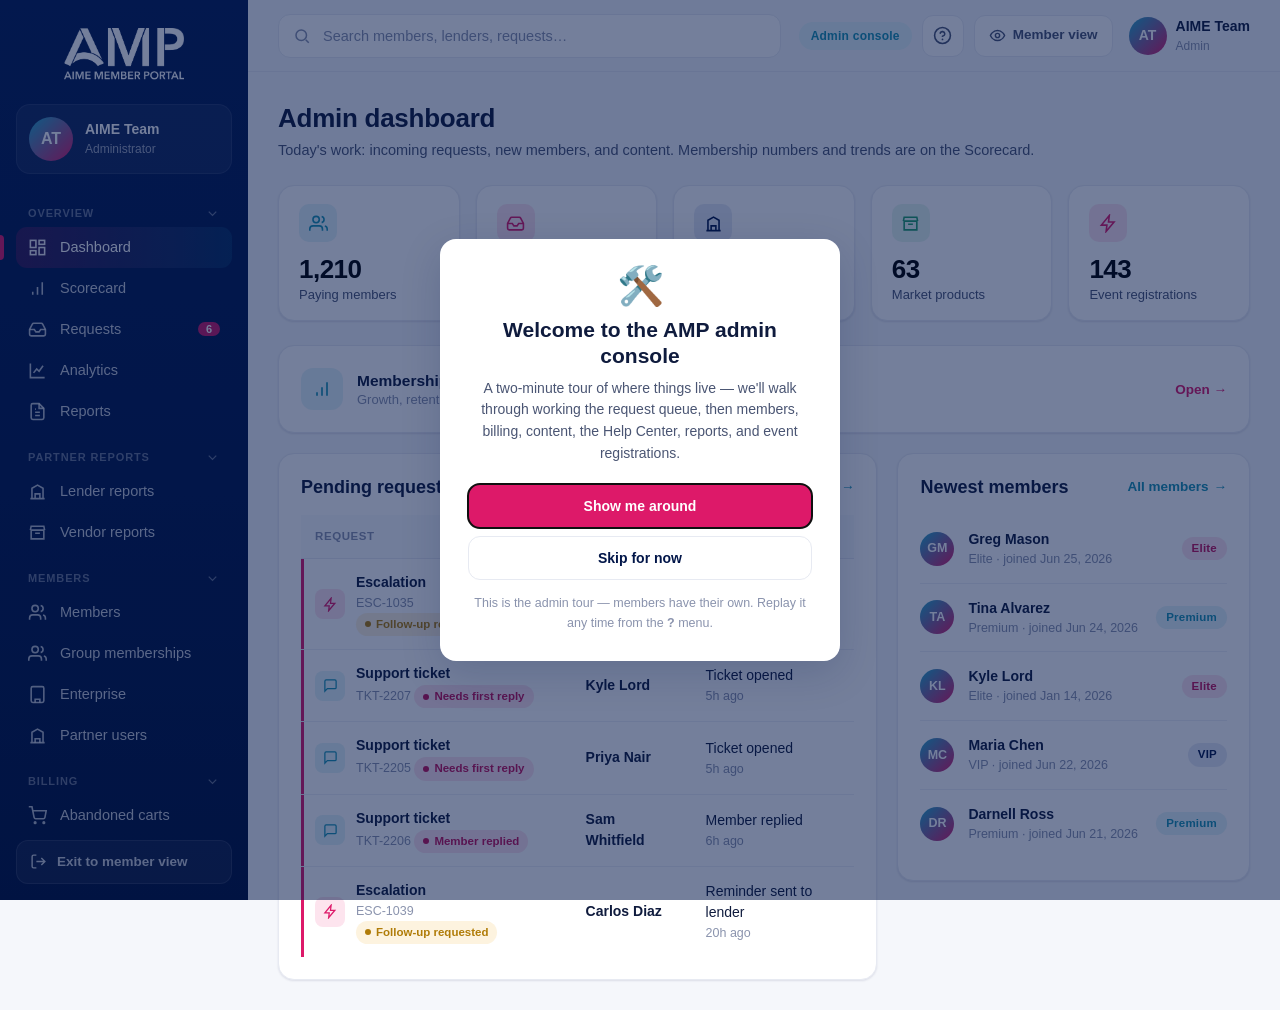
==== commit 2305ec33: "One-line table labels site-wide; Featured opens its item, 6 items Tables in both apps keep tags, sta" ====
--- a/admin.html
+++ b/admin.html
@@ -296,7 +296,7 @@
         </div>
         <div class="toolbar"><span class="count-note" id="resource-count">—</span></div>
         <div class="table-wrap"><div class="table-scroll"><table class="adm">
-          <thead><tr><th>Title</th><th>Type</th><th>Hub</th><th>Who can see</th><th>Duration</th><th>Published</th><th>Status</th><th class="t-right">Actions</th></tr></thead>
+          <thead><tr><th>Title</th><th>Type</th><th>Hub</th><th>Who can see</th><th>Category</th><th>Published</th><th>Status</th><th class="t-right">Actions</th></tr></thead>
           <tbody id="resources-tbody"></tbody>
         </table></div></div>
       </section>
@@ -707,7 +707,7 @@
           <div class="page-head" style="margin:0"><h1>Featured</h1><p>Curate the Featured section on the member home screen — all in one place.</p></div>
           <button class="btn btn-primary" data-edit="featured:new">+ Add featured item</button>
         </div>
-        <div class="callout" style="max-width:760px"><svg viewBox="0 0 24 24" fill="none" stroke="currentColor" stroke-width="2"><circle cx="12" cy="12" r="10"/><path d="M12 16v-4"/><circle cx="12" cy="8" r="1.1" fill="currentColor" stroke="none"/></svg><p>These appear in the order shown. Feature anything — a lender, resource, market deal, or event. Members see up to 4 at a time.</p></div>
+        <div class="callout" style="max-width:760px"><svg viewBox="0 0 24 24" fill="none" stroke="currentColor" stroke-width="2"><circle cx="12" cy="12" r="10"/><path d="M12 16v-4"/><circle cx="12" cy="8" r="1.1" fill="currentColor" stroke="none"/></svg><p>These appear in the order shown. Feature anything — a lender, resource, market deal, or event. Members see up to 6 at a time, and each one opens that item's own page.</p></div>
         <div class="table-wrap" style="max-width:760px"><div class="table-scroll"><table class="adm">
           <thead><tr><th>Order</th><th>Type</th><th>Item</th><th>Note</th><th class="t-right">Actions</th></tr></thead>
           <tbody id="featured-tbody"></tbody>
@@ -992,6 +992,8 @@
 <script src="admin-partner-reports.js"></script>
 <script src="learning-paths-store.js"></script>
 <script src="admin-learning-paths.js"></script>
+<script src="admin-bulk.js"></script>
+<script src="table-fit.js"></script>
 <script src="admin-nav-groups.js"></script>
 <!-- admin first-time walkthrough (separate from the member tour) -->
 <script src="tour-engine.js"></script>
--- a/admin.css
+++ b/admin.css
@@ -39,9 +39,9 @@
 table.adm { width:100%; border-collapse:collapse; min-width:680px; }
 table.adm th {
   text-align:left; font-size:11.5px; text-transform:uppercase; letter-spacing:.05em;
-  color:var(--muted); font-weight:700; padding:13px 18px; border-bottom:1px solid var(--line); background:var(--surface-alt); white-space:nowrap;
+  color:var(--muted); font-weight:700; padding:13px 14px; border-bottom:1px solid var(--line); background:var(--surface-alt); white-space:nowrap;
 }
-table.adm td { padding:13px 18px; border-bottom:1px solid var(--line-soft); font-size:14px; vertical-align:middle; color:var(--ink); }
+table.adm td { padding:13px 14px; border-bottom:1px solid var(--line-soft); font-size:14px; vertical-align:middle; color:var(--ink); }
 table.adm tr:last-child td { border-bottom:none; }
 table.adm tbody tr { transition:.1s; }
 table.adm tbody tr:hover td { background:#fafbfe; }
@@ -483,3 +483,36 @@
 .cp-show { display:inline-flex; align-items:center; gap:6px; font-size:13px; color:var(--muted); }
 #view-content .cp-table { min-width:0; }
 #view-content .t-right .pv-link { margin-left:auto; }
+
+/* ---------- Bulk edit on content lists (admin-bulk.js) ---------- */
+table.adm th.bk-col, table.adm td.bk-col { width:36px; padding-right:0; }
+.bk-check { width:16px; height:16px; accent-color:var(--pink, #dd1969); cursor:pointer; vertical-align:middle; }
+table.adm tr.bk-selected td { background:rgba(221,25,105,.05); }
+.bk-bar { display:flex; align-items:center; gap:12px; flex-wrap:wrap; margin:-6px 0 12px; font-size:14px; }
+.bk-bar.idle { color:var(--ink-soft); }
+.bk-bar.on { background:var(--navy, #021649); color:#fff; border-radius:12px; padding:10px 14px; position:sticky; top:8px; z-index:5; }
+.bk-bar.on .bk-sub { color:rgba(255,255,255,.7); }
+.bk-bar.on .link-act { color:#fff; }
+.bk-bar.on .btn-outline { background:transparent; color:#fff; border-color:rgba(255,255,255,.45); }
+.bk-bar .btn[disabled] { opacity:.45; cursor:not-allowed; }
+.bk-bar[hidden] { display:none; }
+.bk-bar.idle .dot-status { font-weight:600; }
+.dot-scheduled::before { background:var(--cyan, #20adce); }
+.bk-when-note { margin-top:3px; }
+.bk-bar.on .bk-danger { color:#ffc2d6; border-color:rgba(255,160,190,.55); }
+.btn.bk-danger-solid { background:#c8102e; border-color:#c8102e; }
+.bk-err { color:#c8102e; font-weight:600; }
+#bk-ed-when { margin:4px 0 16px; }
+.bt-modes { display:flex; gap:8px; flex-wrap:wrap; margin-top:6px; }
+#bt-tags .tax-chip.bt-on { border-color:var(--pink, #dd1969); background:#fef4f8; }
+.bk-tags { display:flex; flex-wrap:wrap; gap:4px; margin-top:4px; }
+.bk-tags .tag { font-size:11.5px; font-weight:600; }
+.bk-spacer { flex:1; }
+.bk-list { margin:0; padding-left:18px; max-height:260px; overflow:auto; font-size:14px; line-height:1.6; }
+@media (max-width:640px) { .bk-bar.on { position:static; } .bk-bar.on .bk-spacer { flex-basis:100%; height:0; } }
+
+/* Admin tables: keep pills, tags, dates, and statuses on one line; thumbnail beside the title */
+/* pills / tags / statuses / dates on one line when there's room: requests.css + table-fit.js */
+table.adm .t-titlecell { min-width:200px; }
+.t-title-row { display:flex; align-items:center; gap:10px; }
+.t-title-row .t-thumb { flex:0 0 auto; margin-right:0; }
--- a/requests.css
+++ b/requests.css
@@ -195,3 +195,11 @@
   .rq-msg { max-width:100%; }
   .rq-head { flex-direction:column; }
 }
+
+/* Every table on the site (admin, member, Lender / Vendor portal): pills, tags, and
+   statuses stay on one line instead of breaking mid-label; the column grows to fit. */
+table .badge, table .tag, table .chip, table .dot-status, table .mship-tag, table .act-area, table .pp-type, table .rq-flag,
+table .t-nowrap, table .bk-when-note { white-space:nowrap; }   /* .t-nowrap: dates, emails, phone numbers */
+/* Not enough room for one line (table-fit.js): let them wrap rather than scroll sideways */
+.tf-tight table .badge, .tf-tight table .tag, .tf-tight table .chip, .tf-tight table .dot-status, .tf-tight table .pp-type,
+.tf-tight table .t-nowrap, .tf-tight table .bk-when-note { white-space:normal; }
--- a/content.css
+++ b/content.css
@@ -17,3 +17,9 @@
 .res-thumb.has-logo, .detail-banner.has-logo { border-bottom: 1px solid var(--line, #e3e8f2); }
 .res-thumb.has-logo .badge, .detail-banner.has-logo .badge { box-shadow: 0 0 0 1px var(--line, #e3e8f2); }
 .detail-banner.has-logo { background-size: auto 62% !important; }
+
+/* Home → Featured: 6 items, always in even rows — 3 across when there's room, 2 across, 1 on narrow phones */
+.featured-wrap { container-type: inline-size; }
+#featured-grid { grid-template-columns: repeat(2, minmax(0, 1fr)); }
+@container (min-width: 720px) { #featured-grid { grid-template-columns: repeat(3, minmax(0, 1fr)); } }
+@container (max-width: 400px) { #featured-grid { grid-template-columns: 1fr; } }
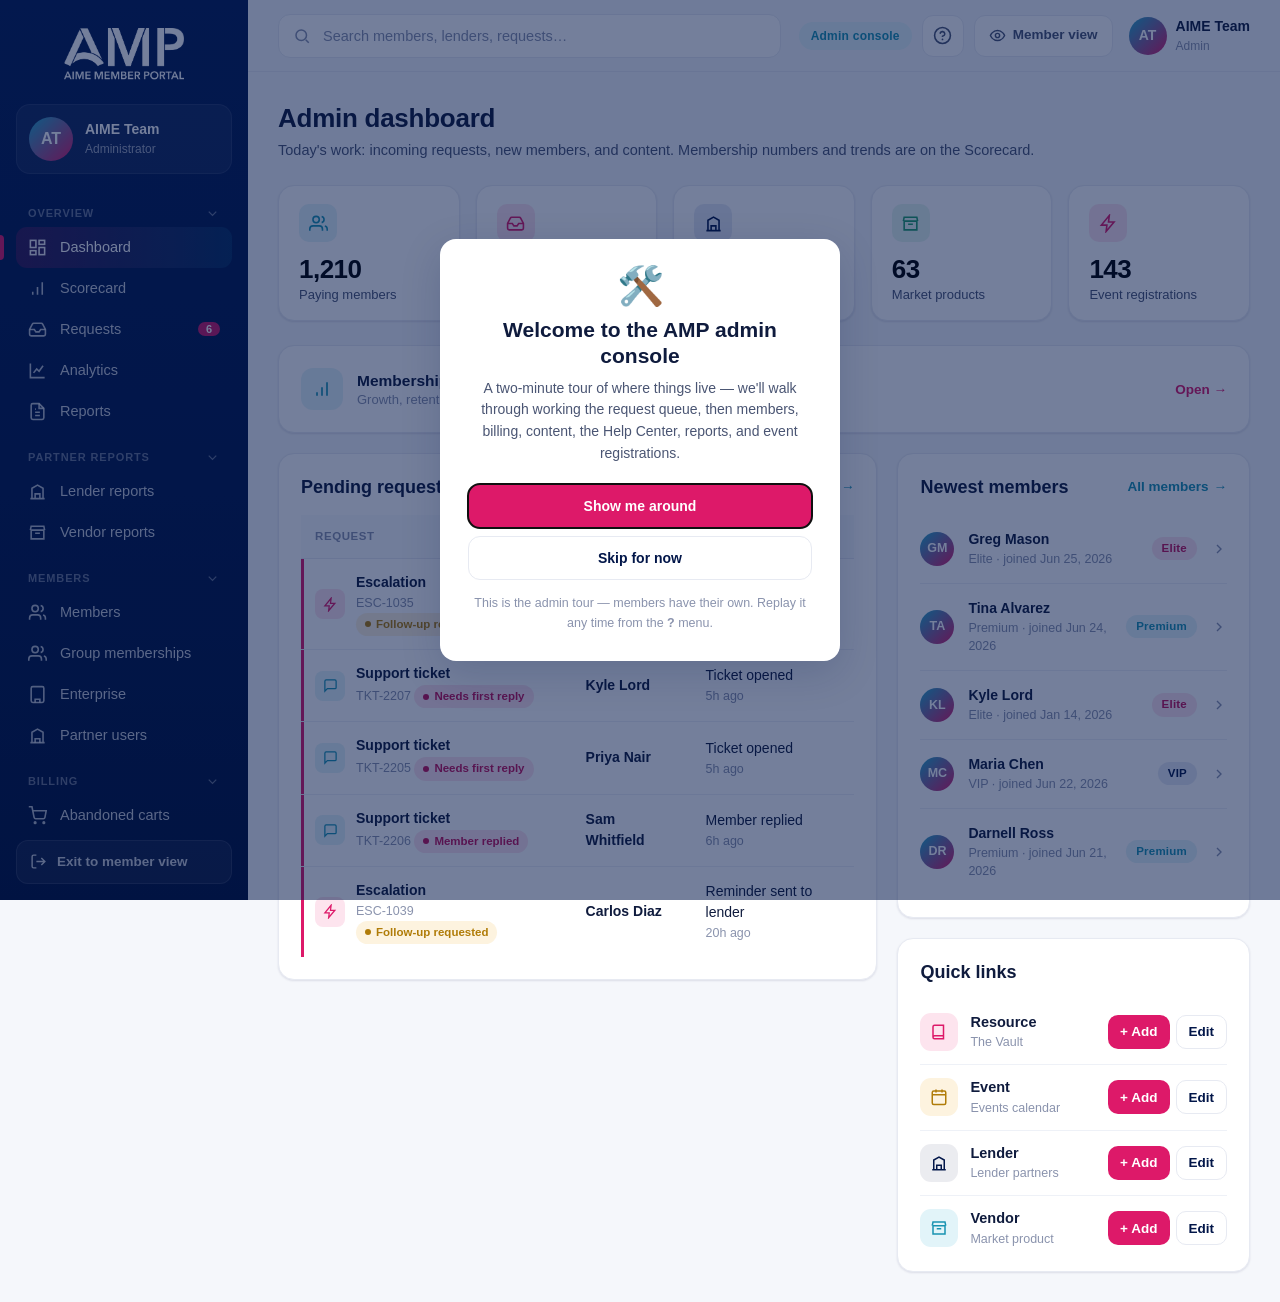
==== commit 09545235: "Admin dashboard: clickable new members and Quick links Newest members open the member's record. A Qu" ====
--- a/admin.html
+++ b/admin.html
@@ -223,6 +223,23 @@
             <div class="card card-pad">
               <div class="section-title"><h2>Newest members</h2><a href="#" data-nav="members">All members <span>→</span></a></div>
               <div id="dash-members"></div>
+            </div>
+            <div class="card card-pad" id="dash-quick" style="margin-top:20px">
+              <div class="section-title"><h2>Quick links</h2></div>
+              <div class="ql-list">
+                <div class="ql-row"><span class="ql-ico i-pink"><svg viewBox="0 0 24 24" fill="none" stroke="currentColor" stroke-width="2"><path d="M4 19V5a2 2 0 012-2h12v18H6a2 2 0 01-2-2zM4 19a2 2 0 012-2h12"/></svg></span>
+                  <span class="ql-main"><span class="ql-t">Resource</span><span class="ql-s">The Vault</span></span>
+                  <span class="ql-acts"><button class="btn btn-primary btn-sm" data-edit="resource:new">+ Add</button><button class="btn btn-outline btn-sm" data-nav="resources">Edit</button></span></div>
+                <div class="ql-row"><span class="ql-ico i-amber"><svg viewBox="0 0 24 24" fill="none" stroke="currentColor" stroke-width="2"><rect x="3" y="4" width="18" height="18" rx="2"/><path d="M3 9h18M8 2v4M16 2v4"/></svg></span>
+                  <span class="ql-main"><span class="ql-t">Event</span><span class="ql-s">Events calendar</span></span>
+                  <span class="ql-acts"><button class="btn btn-primary btn-sm" data-edit="event:new">+ Add</button><button class="btn btn-outline btn-sm" data-nav="events">Edit</button></span></div>
+                <div class="ql-row"><span class="ql-ico i-navy"><svg viewBox="0 0 24 24" fill="none" stroke="currentColor" stroke-width="2"><path d="M3 21h18M5 21V8l7-4 7 4v13M9 21v-6h6v6"/></svg></span>
+                  <span class="ql-main"><span class="ql-t">Lender</span><span class="ql-s">Lender partners</span></span>
+                  <span class="ql-acts"><button class="btn btn-primary btn-sm" data-edit="lender:new">+ Add</button><button class="btn btn-outline btn-sm" data-nav="lenders">Edit</button></span></div>
+                <div class="ql-row"><span class="ql-ico i-cyan"><svg viewBox="0 0 24 24" fill="none" stroke="currentColor" stroke-width="2"><path d="M3 9l1-5h16l1 5M4 9v11h16V9M4 9h16M9 13h6"/></svg></span>
+                  <span class="ql-main"><span class="ql-t">Vendor</span><span class="ql-s">Market product</span></span>
+                  <span class="ql-acts"><button class="btn btn-primary btn-sm" data-edit="vendor:new">+ Add</button><button class="btn btn-outline btn-sm" data-nav="market">Edit</button></span></div>
+              </div>
             </div>
           </div>
         </div>
@@ -548,7 +565,7 @@
 
       <!-- ============ ENGAGEMENT ============ -->
       <section class="view" id="view-engagement">
-        <div class="filters an-tabs" role="tablist"><button class="chip active" data-nav="engagement" role="tab">Engagement</button><button class="chip" data-nav="journeys" role="tab">Member journeys</button><button class="chip" data-nav="vendorclicks" role="tab">Vendor page views</button></div>
+        <div class="filters an-tabs" role="tablist"><button class="chip active" data-nav="engagement" role="tab">Engagement</button><button class="chip" data-nav="journeys" role="tab">Member journeys</button></div>
         <div class="adm-section-head">
           <div class="page-head" style="margin:0"><h1>Analytics</h1><p>Engagement — what members are engaging with across the portal — <span id="eng-range-note">last 30 days</span>.</p></div>
           <div class="date-range" id="engagement-range">
@@ -584,7 +601,7 @@
 
       <!-- ============ MEMBER JOURNEYS (Mixpanel) ============ -->
       <section class="view" id="view-journeys">
-        <div class="filters an-tabs" role="tablist"><button class="chip" data-nav="engagement" role="tab">Engagement</button><button class="chip active" data-nav="journeys" role="tab">Member journeys</button><button class="chip" data-nav="vendorclicks" role="tab">Vendor page views</button></div>
+        <div class="filters an-tabs" role="tablist"><button class="chip" data-nav="engagement" role="tab">Engagement</button><button class="chip active" data-nav="journeys" role="tab">Member journeys</button></div>
         <div class="adm-section-head">
           <div class="page-head" style="margin:0"><h1>Analytics</h1><p>Member journeys — how members move from signup to active — funnels, retention, and feature adoption for <span id="jr-range-note">the last 30 days</span>.</p></div>
           <div class="date-range" id="journeys-range">
@@ -664,43 +681,6 @@
       </section>
 
       <!-- ============ VENDOR PAGE VIEWS ============ -->
-      <section class="view" id="view-vendorclicks">
-        <div class="filters an-tabs" role="tablist"><button class="chip" data-nav="engagement" role="tab">Engagement</button><button class="chip" data-nav="journeys" role="tab">Member journeys</button><button class="chip active" data-nav="vendorclicks" role="tab">Vendor page views</button></div>
-        <div class="adm-section-head">
-          <div class="page-head" style="margin:0"><h1>Analytics</h1><p>Vendor page views — how many members view each Market product's page, and what they sent that vendor. Numbers your vendor team can share with partners. Click a views number to see who viewed it.</p></div>
-          <div class="date-range" id="vendorclicks-range">
-            <select class="select filter-select daterange-preset">
-              <option value="7d">Last 7 days</option>
-              <option value="30d" selected>Last 30 days</option>
-              <option value="90d">Last 90 days</option>
-              <option value="ytd">Year to date</option>
-              <option value="all">All time</option>
-              <option value="custom">Custom range…</option>
-            </select>
-            <div class="daterange-custom" hidden>
-              <input type="date" class="input daterange-from">
-              <span class="dr-sep">to</span>
-              <input type="date" class="input daterange-to">
-              <button class="btn btn-outline btn-sm daterange-apply">Apply</button>
-            </div>
-          </div>
-        </div>
-        <div class="stat-row admin3" style="margin:18px 0 20px">
-          <div class="stat"><div class="s-ico i-navy"><svg viewBox="0 0 24 24" fill="none" stroke="currentColor" stroke-width="2"><path d="M1 12s4-8 11-8 11 8 11 8-4 8-11 8-11-8-11-8z"/><circle cx="12" cy="12" r="3"/></svg></div><div class="s-val" id="vc-views">0</div><div class="s-lbl">Page views</div></div>
-          <div class="stat"><div class="s-ico i-pink"><svg viewBox="0 0 24 24" fill="none" stroke="currentColor" stroke-width="2"><path d="M17 21v-2a4 4 0 00-4-4H5a4 4 0 00-4 4v2M9 11a4 4 0 100-8 4 4 0 000 8zM23 21v-2a4 4 0 00-3-3.87M16 3.13a4 4 0 010 7.75"/></svg></div><div class="s-val" id="vc-unique">0</div><div class="s-lbl">Unique page views</div></div>
-          <div class="stat"><div class="s-ico i-green"><svg viewBox="0 0 24 24" fill="none" stroke="currentColor" stroke-width="2"><path d="M10 13a5 5 0 007 0l3-3a5 5 0 00-7-7l-1 1M14 11a5 5 0 00-7 0l-3 3a5 5 0 007 7l1-1"/><path d="M14 11a5 5 0 00-7 0l-3 3a5 5 0 007 7l1-1"/></svg></div><div class="s-val" id="vc-conn">0</div><div class="s-lbl">Connection requests</div></div>
-        </div>
-        <div class="toolbar" style="justify-content:space-between">
-          <span class="count-note" id="vendorclicks-count">—</span>
-          <button class="btn btn-outline btn-sm" data-toast="Exported vendor page views report to CSV.">Export CSV</button>
-        </div>
-        <div class="table-wrap"><div class="table-scroll"><table class="adm">
-          <thead><tr><th>Product</th><th>Category</th><th>Page views</th><th>Unique page views</th><th>Premium</th><th>Elite</th><th>VIP</th><th>Connections</th><th class="t-right">Actions</th></tr></thead>
-          <tbody id="vendorclicks-tbody"></tbody>
-        </table></div></div>
-        <p class="flow-caption"><strong>Page views</strong> = times the product's page was opened · <strong>Unique page views</strong> = different members who opened it (<strong>Premium</strong> · <strong>Elite</strong> · <strong>VIP</strong> split those by membership tier) · <strong>Connections</strong> = members who requested an intro. "Email vendor" sends that partner their own numbers.</p>
-      </section>
-
       <!-- ============ FEATURED ============ -->
       <section class="view" id="view-featured">
         <div class="adm-section-head">
--- a/admin.css
+++ b/admin.css
@@ -366,6 +366,11 @@
 .pr-tile { display:flex; align-items:center; gap:14px; text-align:left; background:#fff; border:1.5px solid var(--line); border-radius:var(--radius); padding:16px; transition:.15s; }
 .pr-tile[data-pr-tile] { cursor:pointer; }
 .pr-tile[data-pr-tile]:hover { border-color:#c9cfdd; }
+.pr-tile[data-pr-go] { cursor:pointer; }
+.pr-tile[data-pr-go]:hover { border-color:#c9cfdd; }
+/* Partner Reports → Overview */
+.pr-tabs { margin:6px 0 18px; }
+table.pr-ov tfoot .pr-total td { font-weight:800; background:var(--surface-alt, #f7f9fc); border-top:1.5px solid var(--line); border-bottom:none; }
 .pr-tile:disabled { cursor:default; color:inherit; opacity:1; }
 .pr-tile.active { border-color:var(--navy); box-shadow:0 0 0 3px rgba(2,22,73,.08); }
 .pr-tile-ico { width:42px; height:42px; border-radius:12px; display:grid; place-items:center; flex:none; }
@@ -516,3 +521,31 @@
 table.adm .t-titlecell { min-width:200px; }
 .t-title-row { display:flex; align-items:center; gap:10px; }
 .t-title-row .t-thumb { flex:0 0 auto; margin-right:0; }
+.rl-scroll { max-height:min(60vh, 520px); overflow:auto; }
+.rl-scroll table.adm { min-width:0; }
+.rl-scroll thead th { position:sticky; top:0; z-index:1; }
+@media (max-width:560px) {
+  #modal-reqlist .modal-foot { flex-wrap:wrap; }
+  #modal-reqlist #rl-all { flex-basis:100%; text-align:center; margin:0 0 6px !important; }
+  #modal-reqlist .modal-foot .btn { flex:1; }
+}
+/* Partner Reports Overview: partner name → All requests filtered to that partner */
+.pr-name { font:inherit; font-weight:700; color:var(--ink); text-align:left; padding:0; cursor:pointer; text-decoration:underline; text-decoration-color:var(--line); text-underline-offset:3px; }
+.pr-name:hover { color:var(--cyan-600); text-decoration-color:currentColor; }
+
+/* Dashboard: newest members open their record; quick links to add / edit content */
+.dash-member { width:100%; background:none; border:0; border-bottom:1px solid var(--line-soft); text-align:left; font:inherit; color:inherit; cursor:pointer; border-radius:0; }
+.dash-member:last-child { border-bottom:0; }
+.dash-member:hover .lt { color:var(--cyan-600); }
+.dash-member-go { width:16px; height:16px; color:var(--muted); flex:none; }
+.ql-list { display:flex; flex-direction:column; }
+.ql-row { display:flex; align-items:center; gap:12px; padding:12px 0; border-bottom:1px solid var(--line-soft); }
+.ql-row:last-child { border-bottom:0; padding-bottom:0; }
+.ql-ico { width:38px; height:38px; border-radius:11px; display:grid; place-items:center; flex:none; }
+.ql-ico svg { width:18px; height:18px; }
+.ql-ico.i-pink { background:#fde4ee; color:var(--pink); } .ql-ico.i-navy { background:rgba(2,22,73,.08); color:var(--navy); }
+.ql-ico.i-cyan { background:#e2f4f9; color:var(--cyan-600); } .ql-ico.i-amber { background:var(--amber-bg, #fdf3dc); color:#b07c08; }
+.ql-main { flex:1; min-width:0; display:flex; flex-direction:column; }
+.ql-t { font-weight:700; font-size:14.5px; } .ql-s { font-size:12.5px; color:var(--muted); }
+.ql-acts { display:flex; gap:6px; flex:none; }
+.ql-acts .btn { height:34px; padding:0 12px; }
--- a/content.css
+++ b/content.css
@@ -23,3 +23,20 @@
 #featured-grid { grid-template-columns: repeat(2, minmax(0, 1fr)); }
 @container (min-width: 720px) { #featured-grid { grid-template-columns: repeat(3, minmax(0, 1fr)); } }
 @container (max-width: 400px) { #featured-grid { grid-template-columns: 1fr; } }
+
+/* Detail-page hero (Vault resources, events, hub content, Market products with a graphic):
+   one uploaded image, shown whole — never cropped. The image sits centered at full height,
+   and a blurred, darkened copy of the same image fills the sides. On phones the hero takes
+   the image's 16:9 shape so it fills edge to edge. Logos (.has-logo) keep their own look. */
+.detail-banner[style*="url("]:not(.has-logo) { height:320px; isolation:isolate; overflow:hidden; }
+.detail-banner[style*="url("]:not(.has-logo)::before,
+.detail-banner[style*="url("]:not(.has-logo)::after { content:''; position:absolute; z-index:-1; background:inherit; background-repeat:no-repeat; background-position:center; }
+.detail-banner[style*="url("]:not(.has-logo)::before { inset:-40px; background-size:cover; filter:blur(24px) brightness(.62) saturate(1.15); }
+.detail-banner[style*="url("]:not(.has-logo)::after { inset:0; background-color:transparent; background-size:contain; }
+@media (max-width: 720px) {
+  .detail-banner[style*="url("]:not(.has-logo) { height:auto; aspect-ratio:16 / 9; }
+}
+
+/* Market cards: thumbnails are 16:9 like the uploaded graphics, so a graphic fills the space with nothing cut off
+   (transparent logos stay centered on white). */
+#market-grid .res-thumb { height:auto; aspect-ratio:16 / 9; }
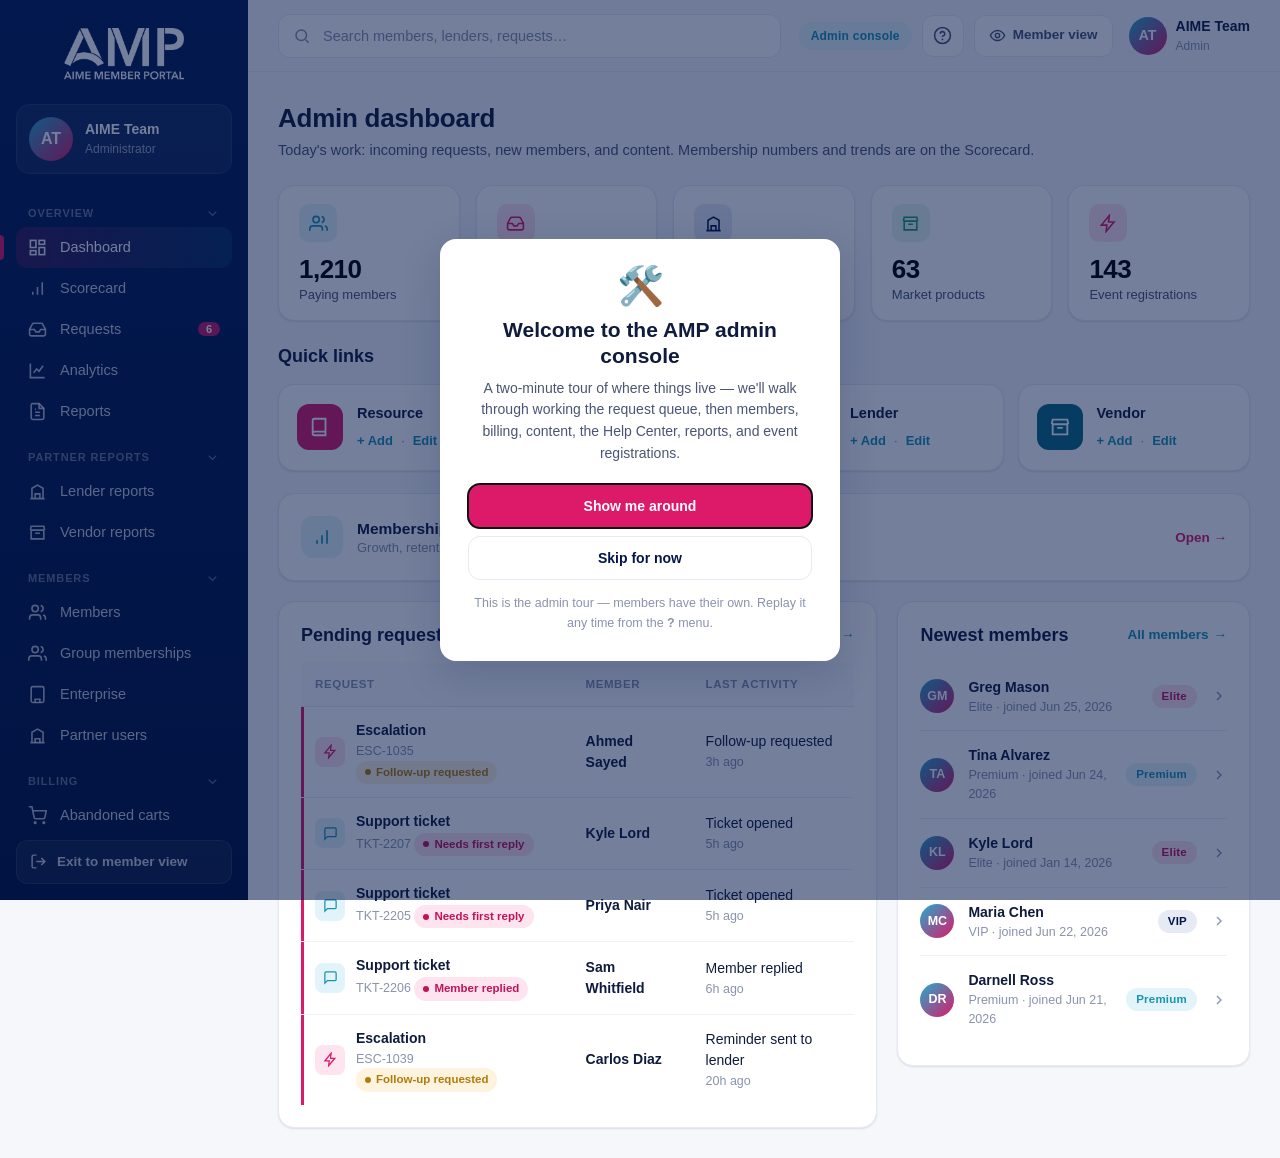
==== commit 25a47974: "Admin dashboard: Quick links as a row above the Scorecard Four cards (Resource, Event, Lender, Vendo" ====
--- a/admin.html
+++ b/admin.html
@@ -208,6 +208,20 @@
           </button>
         </div>
 
+        <div class="dash-ql">
+          <div class="section-title"><h2>Quick links</h2></div>
+          <div class="qa-grid" id="dash-quick">
+          <div class="qa ql-card"><div class="qa-ico pink"><svg viewBox="0 0 24 24" fill="none" stroke="currentColor" stroke-width="2"><path d="M4 19V5a2 2 0 012-2h12v18H6a2 2 0 01-2-2zM4 19a2 2 0 012-2h12"/></svg></div>
+            <div><div class="qa-t">Resource</div><div class="ql-links"><button type="button" data-edit="resource:new">+ Add</button><span aria-hidden="true">·</span><button type="button" data-nav="resources">Edit</button></div></div></div>
+          <div class="qa ql-card"><div class="qa-ico cyan"><svg viewBox="0 0 24 24" fill="none" stroke="currentColor" stroke-width="2"><rect x="3" y="4" width="18" height="18" rx="2"/><path d="M3 9h18M8 2v4M16 2v4"/></svg></div>
+            <div><div class="qa-t">Event</div><div class="ql-links"><button type="button" data-edit="event:new">+ Add</button><span aria-hidden="true">·</span><button type="button" data-nav="events">Edit</button></div></div></div>
+          <div class="qa ql-card"><div class="qa-ico navy"><svg viewBox="0 0 24 24" fill="none" stroke="currentColor" stroke-width="2"><path d="M3 21h18M5 21V8l7-4 7 4v13M9 21v-6h6v6"/></svg></div>
+            <div><div class="qa-t">Lender</div><div class="ql-links"><button type="button" data-edit="lender:new">+ Add</button><span aria-hidden="true">·</span><button type="button" data-nav="lenders">Edit</button></div></div></div>
+          <div class="qa ql-card"><div class="qa-ico teal"><svg viewBox="0 0 24 24" fill="none" stroke="currentColor" stroke-width="2"><path d="M3 9l1-5h16l1 5M4 9v11h16V9M4 9h16M9 13h6"/></svg></div>
+            <div><div class="qa-t">Vendor</div><div class="ql-links"><button type="button" data-edit="vendor:new">+ Add</button><span aria-hidden="true">·</span><button type="button" data-nav="market">Edit</button></div></div></div>
+          </div>
+        </div>
+
         <button class="card card-pad dash-sc-link" data-nav="scorecard">
           <span class="dash-sc-ico"><svg viewBox="0 0 24 24" fill="none" stroke="currentColor" stroke-width="2"><path d="M12 20V10M18 20V4M6 20v-4"/></svg></span>
           <span class="dash-sc-main"><span class="dash-sc-t">Membership scorecard</span><span class="dash-sc-s">Growth, retention, dues, tiers, renewals, FUSE.</span></span>
@@ -223,23 +237,6 @@
             <div class="card card-pad">
               <div class="section-title"><h2>Newest members</h2><a href="#" data-nav="members">All members <span>→</span></a></div>
               <div id="dash-members"></div>
-            </div>
-            <div class="card card-pad" id="dash-quick" style="margin-top:20px">
-              <div class="section-title"><h2>Quick links</h2></div>
-              <div class="ql-list">
-                <div class="ql-row"><span class="ql-ico i-pink"><svg viewBox="0 0 24 24" fill="none" stroke="currentColor" stroke-width="2"><path d="M4 19V5a2 2 0 012-2h12v18H6a2 2 0 01-2-2zM4 19a2 2 0 012-2h12"/></svg></span>
-                  <span class="ql-main"><span class="ql-t">Resource</span><span class="ql-s">The Vault</span></span>
-                  <span class="ql-acts"><button class="btn btn-primary btn-sm" data-edit="resource:new">+ Add</button><button class="btn btn-outline btn-sm" data-nav="resources">Edit</button></span></div>
-                <div class="ql-row"><span class="ql-ico i-amber"><svg viewBox="0 0 24 24" fill="none" stroke="currentColor" stroke-width="2"><rect x="3" y="4" width="18" height="18" rx="2"/><path d="M3 9h18M8 2v4M16 2v4"/></svg></span>
-                  <span class="ql-main"><span class="ql-t">Event</span><span class="ql-s">Events calendar</span></span>
-                  <span class="ql-acts"><button class="btn btn-primary btn-sm" data-edit="event:new">+ Add</button><button class="btn btn-outline btn-sm" data-nav="events">Edit</button></span></div>
-                <div class="ql-row"><span class="ql-ico i-navy"><svg viewBox="0 0 24 24" fill="none" stroke="currentColor" stroke-width="2"><path d="M3 21h18M5 21V8l7-4 7 4v13M9 21v-6h6v6"/></svg></span>
-                  <span class="ql-main"><span class="ql-t">Lender</span><span class="ql-s">Lender partners</span></span>
-                  <span class="ql-acts"><button class="btn btn-primary btn-sm" data-edit="lender:new">+ Add</button><button class="btn btn-outline btn-sm" data-nav="lenders">Edit</button></span></div>
-                <div class="ql-row"><span class="ql-ico i-cyan"><svg viewBox="0 0 24 24" fill="none" stroke="currentColor" stroke-width="2"><path d="M3 9l1-5h16l1 5M4 9v11h16V9M4 9h16M9 13h6"/></svg></span>
-                  <span class="ql-main"><span class="ql-t">Vendor</span><span class="ql-s">Market product</span></span>
-                  <span class="ql-acts"><button class="btn btn-primary btn-sm" data-edit="vendor:new">+ Add</button><button class="btn btn-outline btn-sm" data-nav="market">Edit</button></span></div>
-              </div>
             </div>
           </div>
         </div>
--- a/admin.css
+++ b/admin.css
@@ -538,14 +538,13 @@
 .dash-member:last-child { border-bottom:0; }
 .dash-member:hover .lt { color:var(--cyan-600); }
 .dash-member-go { width:16px; height:16px; color:var(--muted); flex:none; }
-.ql-list { display:flex; flex-direction:column; }
-.ql-row { display:flex; align-items:center; gap:12px; padding:12px 0; border-bottom:1px solid var(--line-soft); }
-.ql-row:last-child { border-bottom:0; padding-bottom:0; }
-.ql-ico { width:38px; height:38px; border-radius:11px; display:grid; place-items:center; flex:none; }
-.ql-ico svg { width:18px; height:18px; }
-.ql-ico.i-pink { background:#fde4ee; color:var(--pink); } .ql-ico.i-navy { background:rgba(2,22,73,.08); color:var(--navy); }
-.ql-ico.i-cyan { background:#e2f4f9; color:var(--cyan-600); } .ql-ico.i-amber { background:var(--amber-bg, #fdf3dc); color:#b07c08; }
-.ql-main { flex:1; min-width:0; display:flex; flex-direction:column; }
-.ql-t { font-weight:700; font-size:14.5px; } .ql-s { font-size:12.5px; color:var(--muted); }
-.ql-acts { display:flex; gap:6px; flex:none; }
-.ql-acts .btn { height:34px; padding:0 12px; }
+/* Quick links: same cards as the member home Quick actions, four across above the Scorecard link */
+.dash-ql { margin:4px 0 20px; }
+#dash-quick { grid-template-columns:repeat(4, minmax(0, 1fr)); }
+.ql-card:hover { transform:none; }
+.qa-ico.teal { background:#0b6b82; }
+.ql-links { display:flex; align-items:center; gap:8px; margin-top:4px; font-size:13px; color:var(--muted); }
+.ql-links button { font:inherit; font-weight:700; color:var(--cyan-600); padding:2px 0; cursor:pointer; }
+.ql-links button:hover { color:var(--navy); text-decoration:underline; text-underline-offset:3px; }
+@media (max-width:1100px) { #dash-quick { grid-template-columns:repeat(2, minmax(0, 1fr)); } }
+@media (max-width:560px) { #dash-quick { grid-template-columns:repeat(2, minmax(0, 1fr)); gap:10px; } .ql-card { flex-direction:column; align-items:flex-start; gap:10px; padding:14px; } .ql-card .qa-ico { width:40px; height:40px; flex-basis:40px; } }
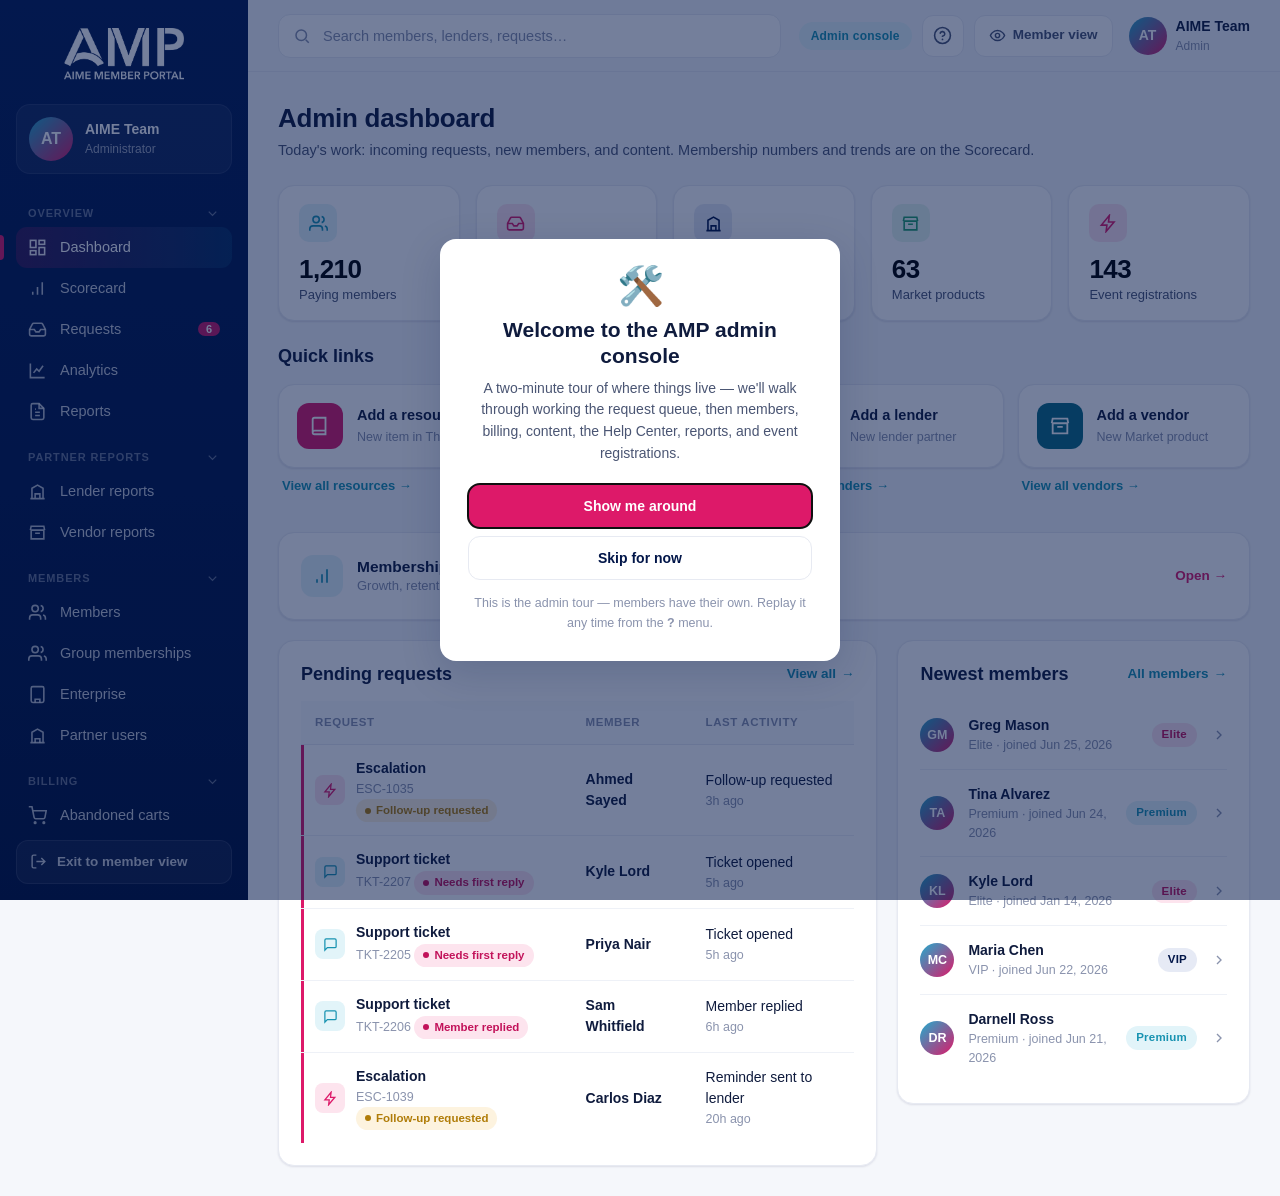
==== commit 86dc0ca2: "Admin dashboard: Quick links are add buttons with View all links Each card starts a new resource, ev" ====
--- a/admin.html
+++ b/admin.html
@@ -211,14 +211,26 @@
         <div class="dash-ql">
           <div class="section-title"><h2>Quick links</h2></div>
           <div class="qa-grid" id="dash-quick">
-          <div class="qa ql-card"><div class="qa-ico pink"><svg viewBox="0 0 24 24" fill="none" stroke="currentColor" stroke-width="2"><path d="M4 19V5a2 2 0 012-2h12v18H6a2 2 0 01-2-2zM4 19a2 2 0 012-2h12"/></svg></div>
-            <div><div class="qa-t">Resource</div><div class="ql-links"><button type="button" data-edit="resource:new">+ Add</button><span aria-hidden="true">·</span><button type="button" data-nav="resources">Edit</button></div></div></div>
-          <div class="qa ql-card"><div class="qa-ico cyan"><svg viewBox="0 0 24 24" fill="none" stroke="currentColor" stroke-width="2"><rect x="3" y="4" width="18" height="18" rx="2"/><path d="M3 9h18M8 2v4M16 2v4"/></svg></div>
-            <div><div class="qa-t">Event</div><div class="ql-links"><button type="button" data-edit="event:new">+ Add</button><span aria-hidden="true">·</span><button type="button" data-nav="events">Edit</button></div></div></div>
-          <div class="qa ql-card"><div class="qa-ico navy"><svg viewBox="0 0 24 24" fill="none" stroke="currentColor" stroke-width="2"><path d="M3 21h18M5 21V8l7-4 7 4v13M9 21v-6h6v6"/></svg></div>
-            <div><div class="qa-t">Lender</div><div class="ql-links"><button type="button" data-edit="lender:new">+ Add</button><span aria-hidden="true">·</span><button type="button" data-nav="lenders">Edit</button></div></div></div>
-          <div class="qa ql-card"><div class="qa-ico teal"><svg viewBox="0 0 24 24" fill="none" stroke="currentColor" stroke-width="2"><path d="M3 9l1-5h16l1 5M4 9v11h16V9M4 9h16M9 13h6"/></svg></div>
-            <div><div class="qa-t">Vendor</div><div class="ql-links"><button type="button" data-edit="vendor:new">+ Add</button><span aria-hidden="true">·</span><button type="button" data-nav="market">Edit</button></div></div></div>
+            <div class="ql-item">
+              <button class="qa" data-edit="resource:new"><div class="qa-ico pink"><svg viewBox="0 0 24 24" fill="none" stroke="currentColor" stroke-width="2"><path d="M4 19V5a2 2 0 012-2h12v18H6a2 2 0 01-2-2zM4 19a2 2 0 012-2h12"/></svg></div>
+                <div><div class="qa-t">Add a resource</div><div class="qa-s">New item in The Vault</div></div></button>
+              <a href="#" class="ql-all" data-nav="resources">View all resources <span>→</span></a>
+            </div>
+            <div class="ql-item">
+              <button class="qa" data-edit="event:new"><div class="qa-ico cyan"><svg viewBox="0 0 24 24" fill="none" stroke="currentColor" stroke-width="2"><rect x="3" y="4" width="18" height="18" rx="2"/><path d="M3 9h18M8 2v4M16 2v4"/></svg></div>
+                <div><div class="qa-t">Add an event</div><div class="qa-s">New event on the calendar</div></div></button>
+              <a href="#" class="ql-all" data-nav="events">View all events <span>→</span></a>
+            </div>
+            <div class="ql-item">
+              <button class="qa" data-edit="lender:new"><div class="qa-ico navy"><svg viewBox="0 0 24 24" fill="none" stroke="currentColor" stroke-width="2"><path d="M3 21h18M5 21V8l7-4 7 4v13M9 21v-6h6v6"/></svg></div>
+                <div><div class="qa-t">Add a lender</div><div class="qa-s">New lender partner</div></div></button>
+              <a href="#" class="ql-all" data-nav="lenders">View all lenders <span>→</span></a>
+            </div>
+            <div class="ql-item">
+              <button class="qa" data-edit="vendor:new"><div class="qa-ico teal"><svg viewBox="0 0 24 24" fill="none" stroke="currentColor" stroke-width="2"><path d="M3 9l1-5h16l1 5M4 9v11h16V9M4 9h16M9 13h6"/></svg></div>
+                <div><div class="qa-t">Add a vendor</div><div class="qa-s">New Market product</div></div></button>
+              <a href="#" class="ql-all" data-nav="market">View all vendors <span>→</span></a>
+            </div>
           </div>
         </div>
 
--- a/admin.css
+++ b/admin.css
@@ -538,13 +538,15 @@
 .dash-member:last-child { border-bottom:0; }
 .dash-member:hover .lt { color:var(--cyan-600); }
 .dash-member-go { width:16px; height:16px; color:var(--muted); flex:none; }
-/* Quick links: same cards as the member home Quick actions, four across above the Scorecard link */
+/* Quick links: same cards as the member home Quick actions, four across above the Scorecard link.
+   The card creates a new item; the link under it opens that list. */
 .dash-ql { margin:4px 0 20px; }
 #dash-quick { grid-template-columns:repeat(4, minmax(0, 1fr)); }
-.ql-card:hover { transform:none; }
+.ql-item { display:flex; flex-direction:column; gap:8px; min-width:0; }
+.ql-item .qa { width:100%; font:inherit; color:inherit; cursor:pointer; }
 .qa-ico.teal { background:#0b6b82; }
-.ql-links { display:flex; align-items:center; gap:8px; margin-top:4px; font-size:13px; color:var(--muted); }
-.ql-links button { font:inherit; font-weight:700; color:var(--cyan-600); padding:2px 0; cursor:pointer; }
-.ql-links button:hover { color:var(--navy); text-decoration:underline; text-underline-offset:3px; }
+.ql-all { font-size:13px; font-weight:700; color:var(--cyan-600); padding-left:4px; align-self:flex-start; }
+.ql-all span { transition:.15s; display:inline-block; }
+.ql-all:hover { color:var(--navy); } .ql-all:hover span { transform:translateX(2px); }
 @media (max-width:1100px) { #dash-quick { grid-template-columns:repeat(2, minmax(0, 1fr)); } }
-@media (max-width:560px) { #dash-quick { grid-template-columns:repeat(2, minmax(0, 1fr)); gap:10px; } .ql-card { flex-direction:column; align-items:flex-start; gap:10px; padding:14px; } .ql-card .qa-ico { width:40px; height:40px; flex-basis:40px; } }
+@media (max-width:560px) { #dash-quick { gap:12px 10px; } .ql-item .qa { flex-direction:column; align-items:flex-start; gap:10px; padding:14px; } .ql-item .qa .qa-ico { width:40px; height:40px; flex-basis:40px; } .ql-item .qa-s { display:none; } }
